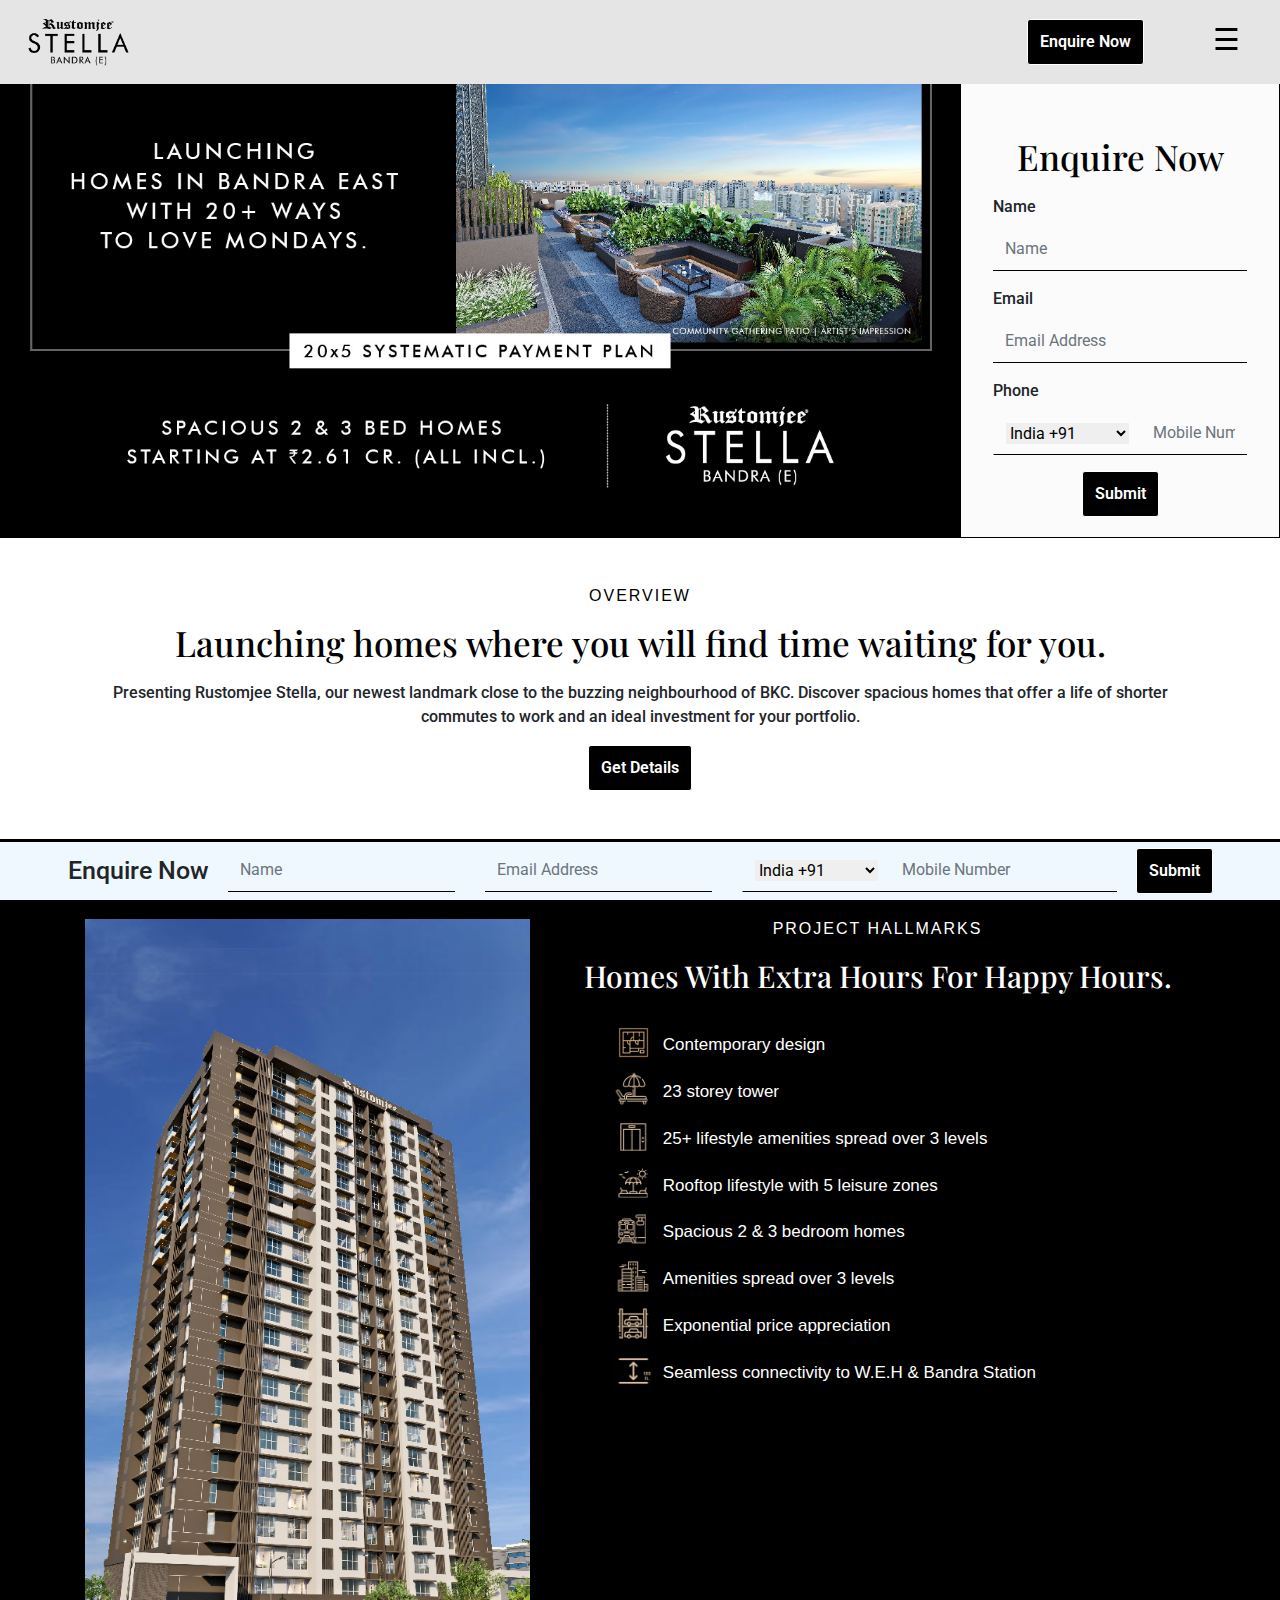
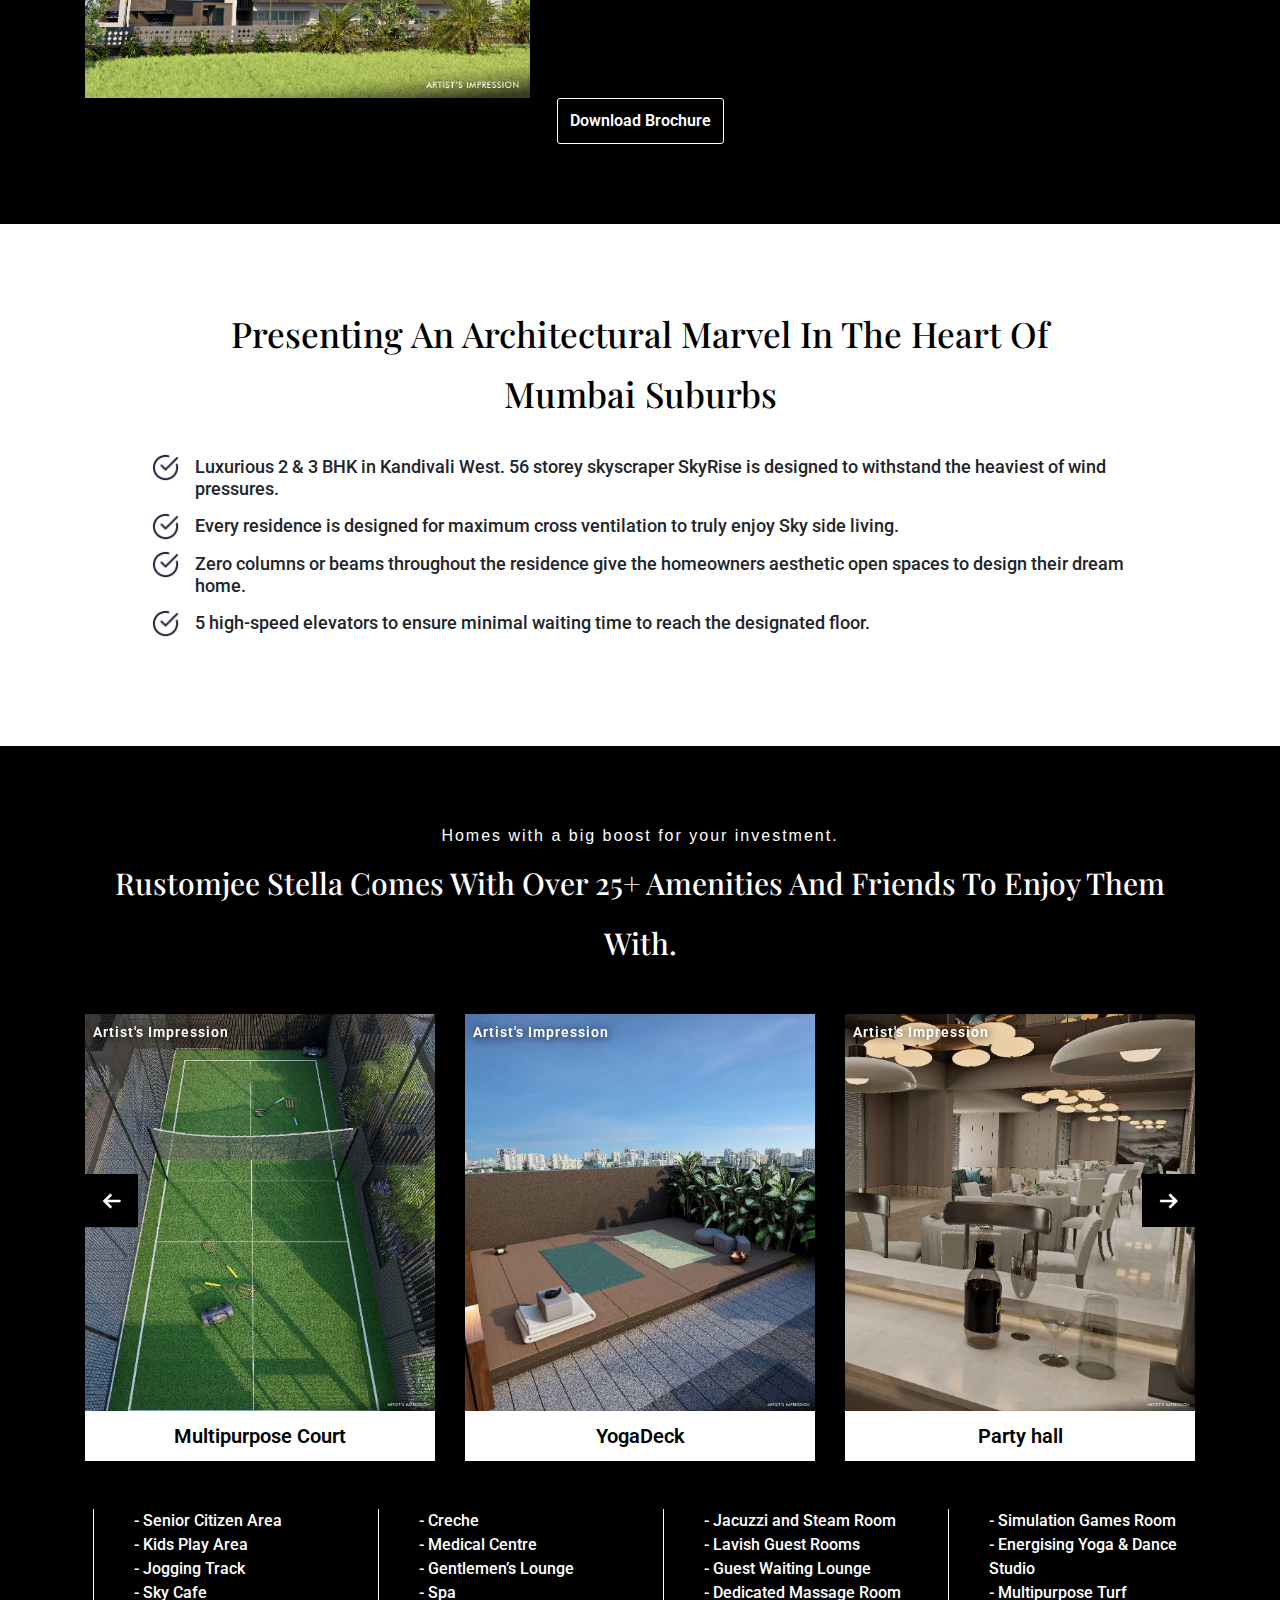
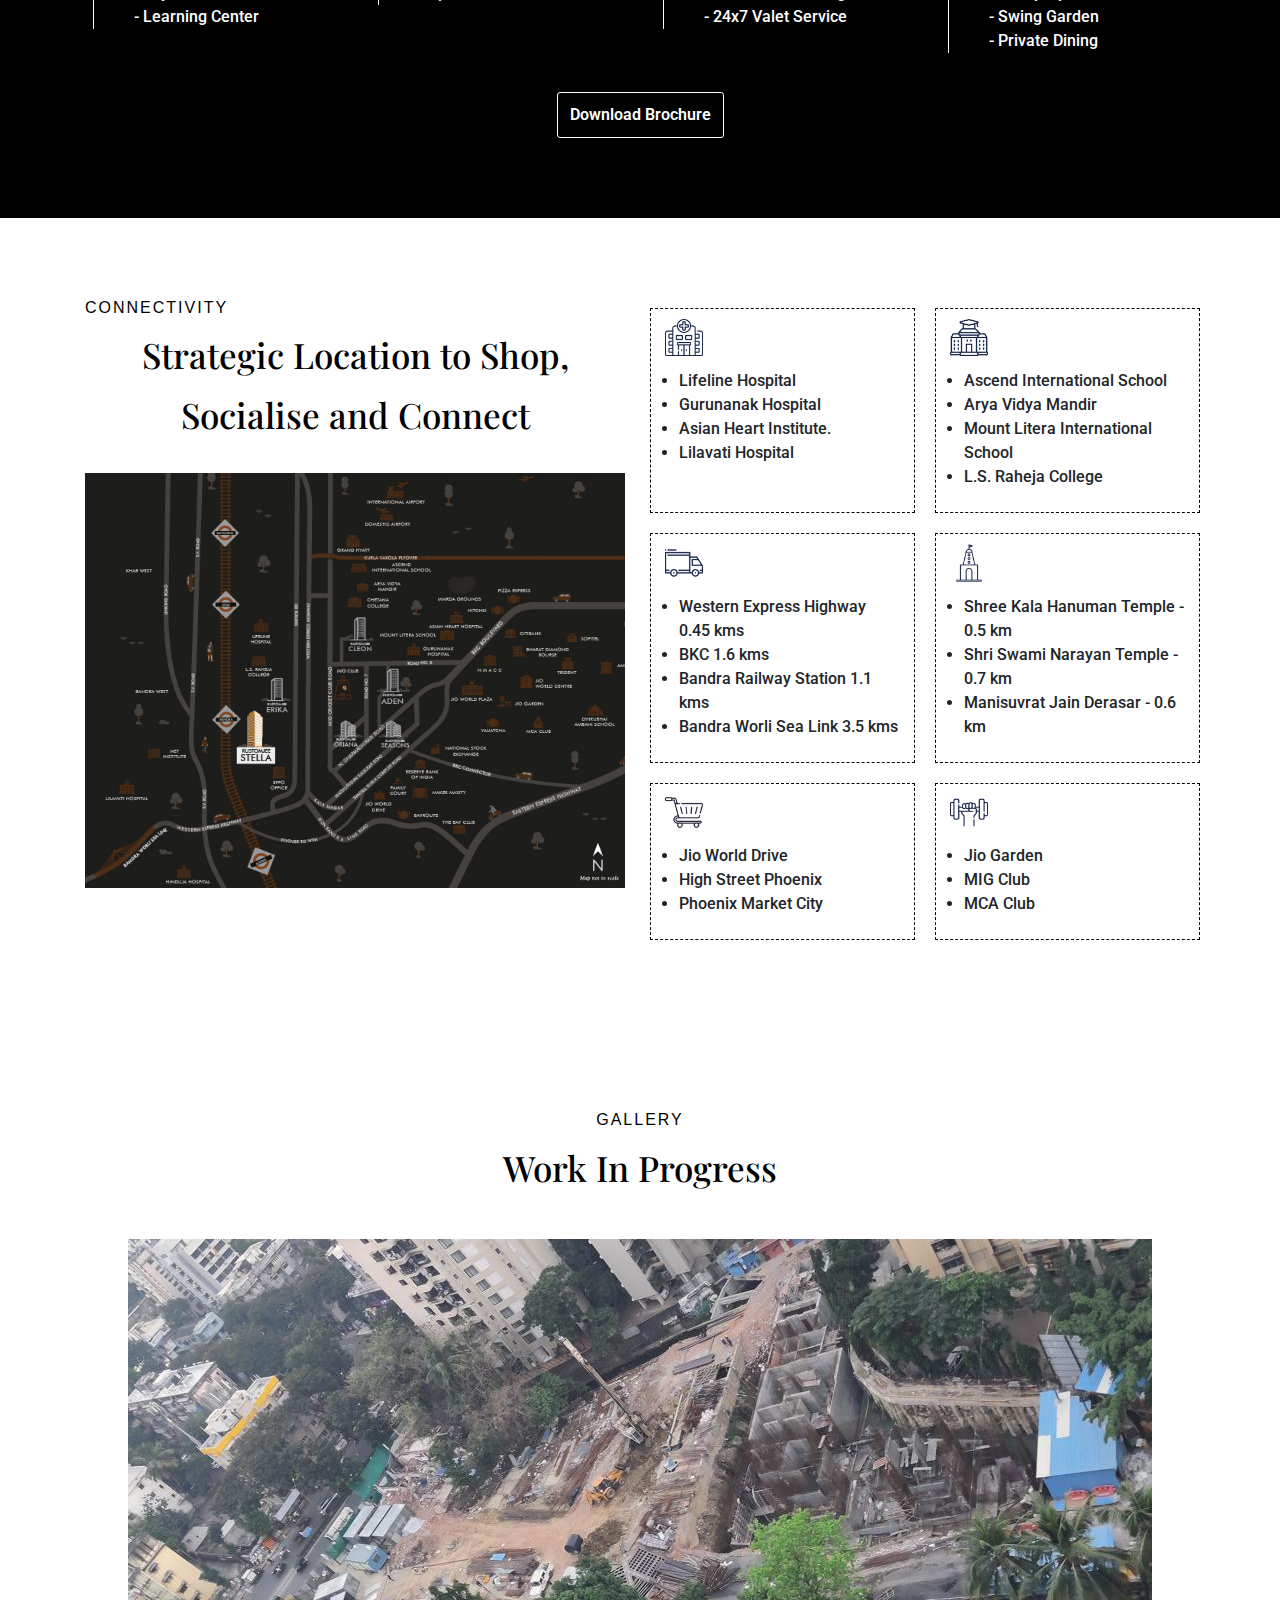
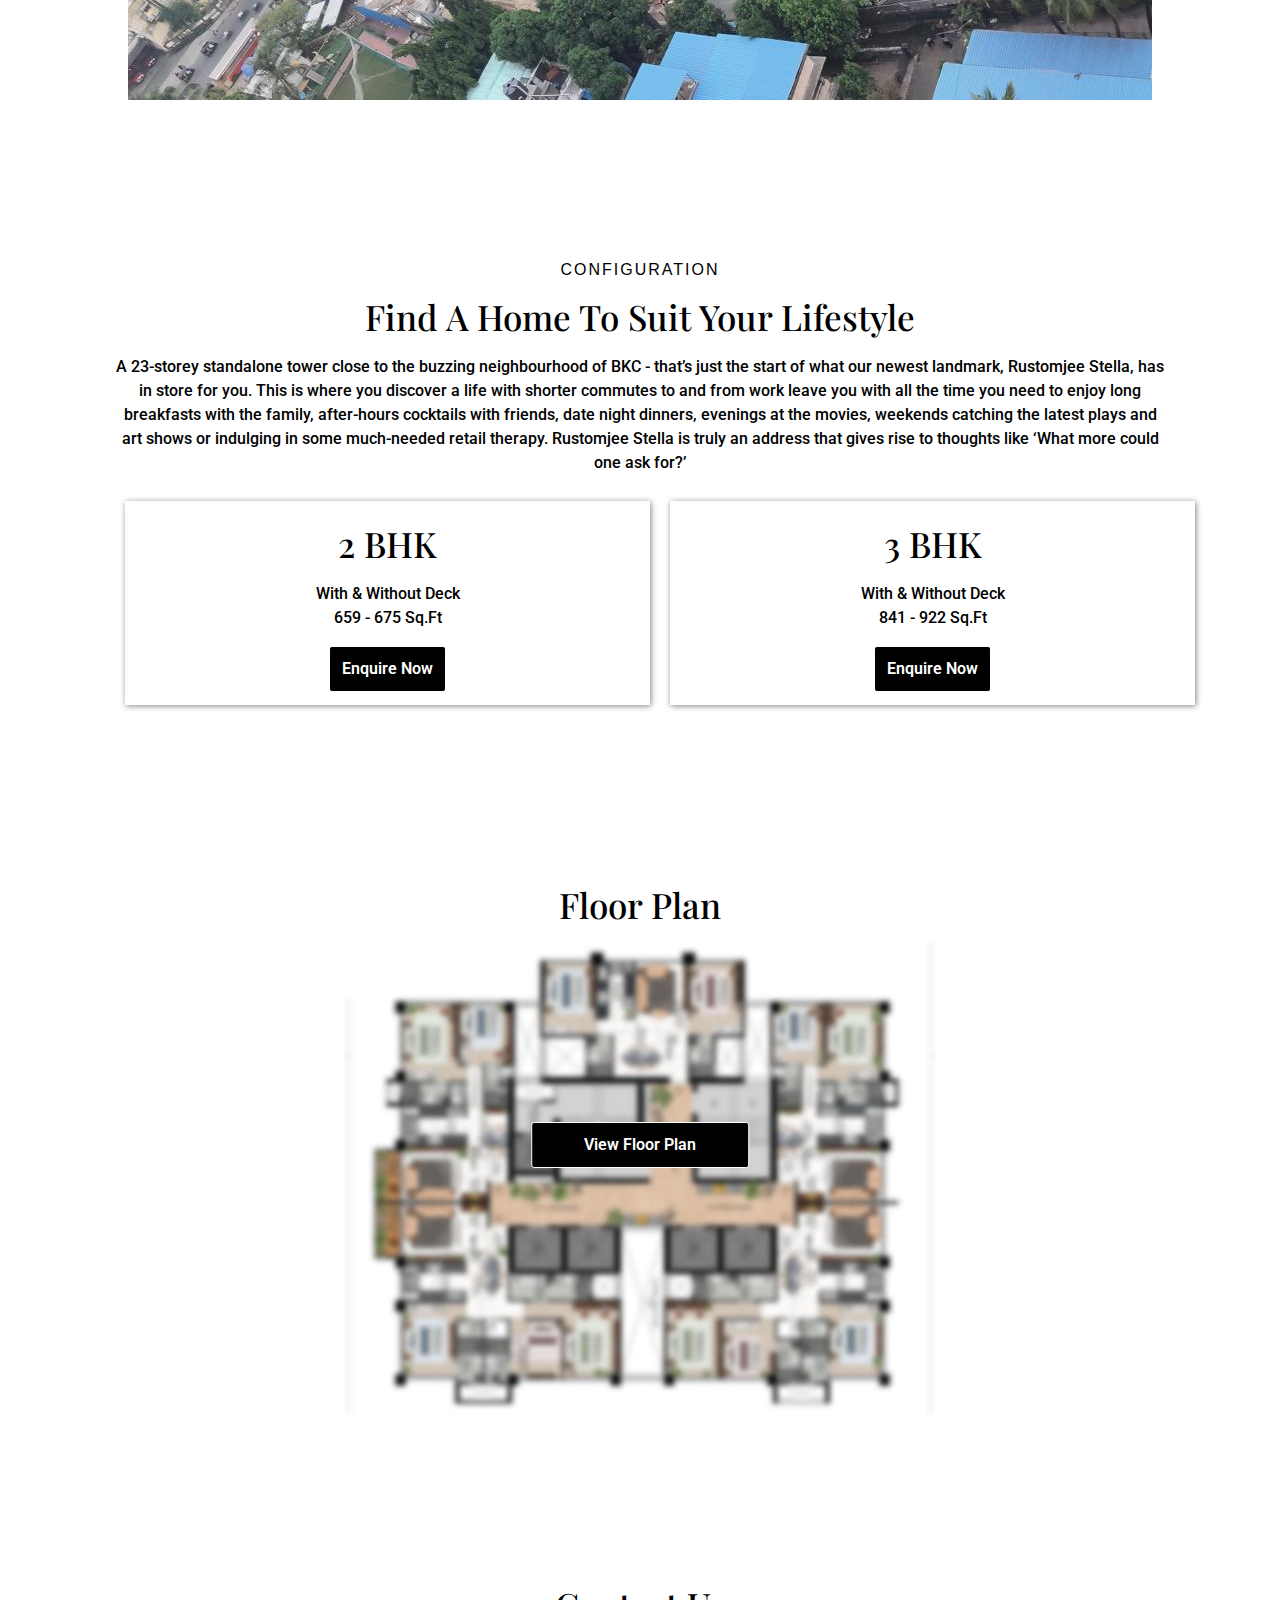
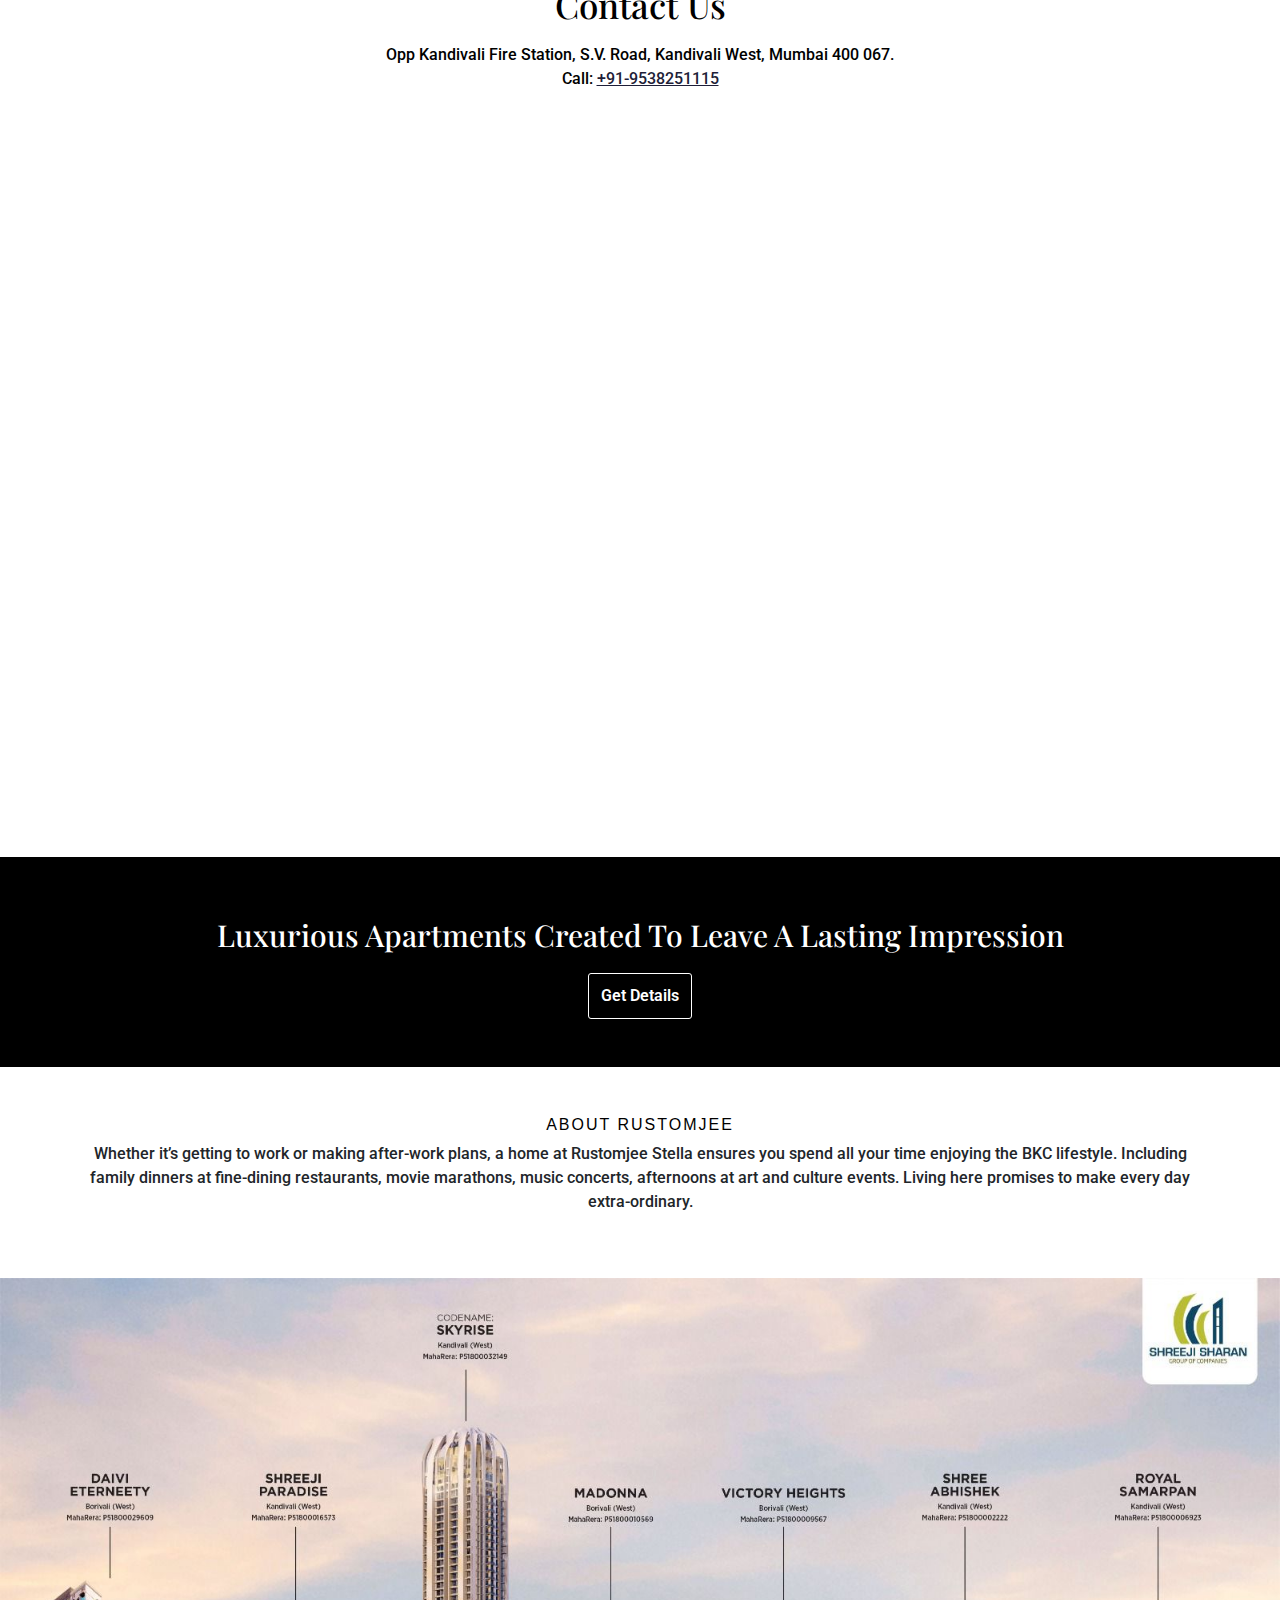
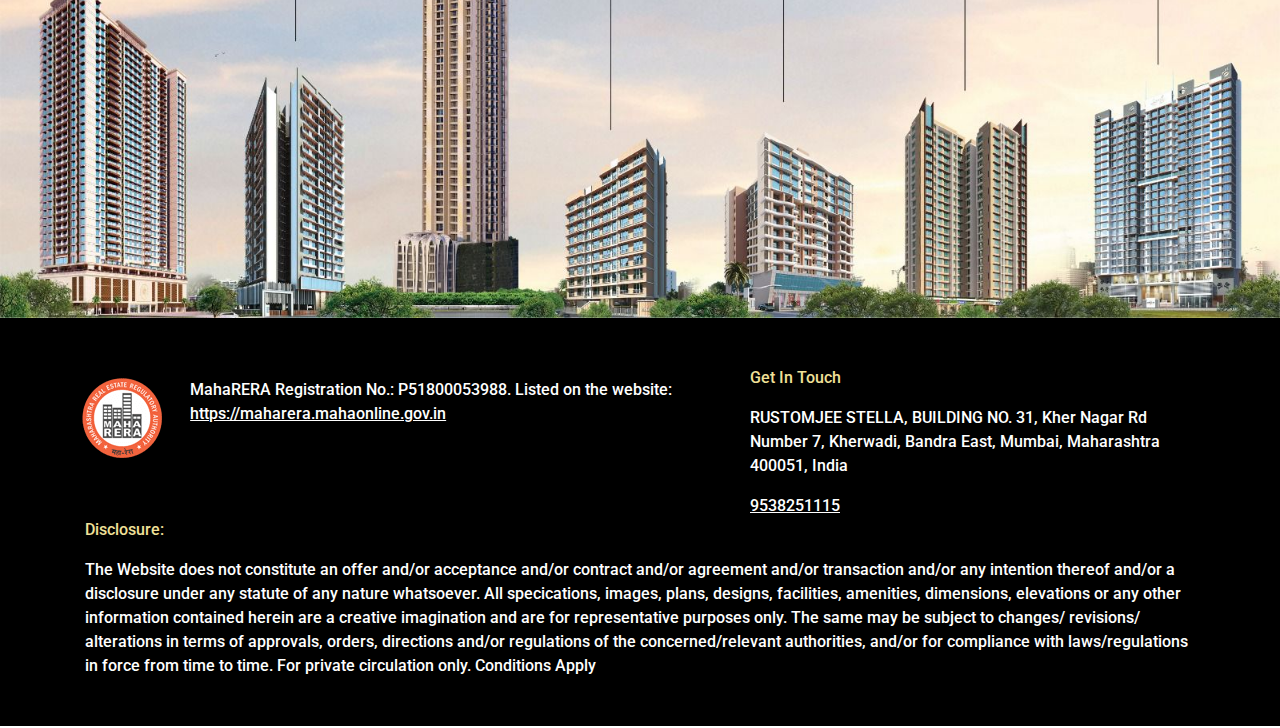
==== index.html @ 1943ddf2 "upd 1-29/1/23" ====
<!DOCTYPE html>
<html lang="en">
  <head>
    <meta charset="UTF-8" />
    <meta name="viewport" content="width=device-width, initial-scale=1" />
    <link
      rel="icon"
      type="image/png"
      href="./assets/images/codename-skyrise-favicon.png"
    />
    <link href="./assets/css/bootstrap.min.css" rel="stylesheet" />
    <link href="./assets/css/style.css" rel="stylesheet" />
    <link
      rel="stylesheet"
      href="https://cdn.jsdelivr.net/npm/bootstrap-icons@1.3.0/font/bootstrap-icons.css"
    />
    <link
      href="https://fonts.googleapis.com/css2?family=Playfair+Display:wght@600&display=swap"
      rel="stylesheet"
    />
    <link
      href="https://fonts.googleapis.com/css2?family=Roboto:wght@300&display=swap"
      rel="stylesheet"
    />
    <!-- End of CSS Section -->

    <link rel="canonical" href="https://shreejiskyrise.in/" />

    <!-- Google Tag Manager -->
    <script>
      (function (w, d, s, l, i) {
        w[l] = w[l] || [];
        w[l].push({ "gtm.start": new Date().getTime(), event: "gtm.js" });
        var f = d.getElementsByTagName(s)[0],
          j = d.createElement(s),
          dl = l != "dataLayer" ? "&l=" + l : "";
        j.async = true;
        j.src = "https://www.googletagmanager.com/gtm.js?id=" + i + dl;
        f.parentNode.insertBefore(j, f);
      })(window, document, "script", "dataLayer", "GTM-MJXNVMF");
    </script>
    <!-- End Google Tag Manager -->

    <title>Rustomjee Stella</title>
    <meta
      name="description"
      content="Live an extravagant life through a unique fusion of luxury and convenience with an awe-inspiring view, and experience 30+ world-class amenities at Shreeji Skyrise, Kandivali's finest skyscraper"
    />
    <link rel="canonical" href="/" />
  </head>
  <body>
    <!-- Google Tag Manager (noscript) -->
    <noscript
      ><iframe
        src="https://www.googletagmanager.com/ns.html?id=GTM-MJXNVMF"
        height="0"
        width="0"
        style="display: none; visibility: hidden"
      ></iframe
    ></noscript>
    <!-- End Google Tag Manager (noscript) -->

    <section class="skyrise-hero" id="about-skyrise">
      <!-- Header Section -->
      <nav
        class="navbar navbar-expand-lg navbar-light fixed-top"
        style="background: rgb(229, 229, 229)"
      >
        <a class="navbar-brand" href="/">
          <img
            src="assets\imagess\Logo (1).png"
            alt="skyrise-logo"
            class="logo-site"
            style="display: block"
          />
        </a>
        <span class="hambrger" onclick="openNav()">☰</span>

        <button
          type="button"
          class="btn btn-primary text-center skyrise-btn sky-nav-cta ss-n d-none d-lg-block"
          data-toggle="modal"
          data-target="#exampleModalCenter"
        >
          Enquire Now
        </button>

        <div id="mySidenav" class="sidenav">
          <a href="javascript:void(0)" class="closebtn" onclick="closeNav()"
            >×</a
          >

          <li class="nav-item">
            <a class="nav-link" onclick="closeNav()" href="#overview"
              >Overview</a
            >
          </li>
          <li class="nav-item">
            <a class="nav-link" onclick="closeNav()" href="#hallmarks"
              >Hallmarks</a
            >
          </li>
          <li class="nav-item">
            <a class="nav-link" onclick="closeNav()" href="#amenities"
              >Amenities</a
            >
          </li>
          <li class="nav-item">
            <a class="nav-link" onclick="closeNav()" href="#connectivity"
              >Connectivity</a
            >
          </li>
          <li class="nav-item">
            <a class="nav-link" onclick="closeNav()" href="#gallery">Gallery</a>
          </li>
          <li class="nav-item">
            <a class="nav-link" onclick="closeNav()" href="#configuration"
              >Configuration</a
            >
          </li>
          <li class="nav-item">
            <a class="nav-link" onclick="closeNav()" href="#floor-plan"
              >Floor Plan</a
            >
          </li>
          <li class="nav-item">
            <a class="nav-link" onclick="closeNav()" href="#enquire"
              >Enquire Now</a
            >
          </li>
        </div>
      </nav>

      <!-- End of Header Section -->
      <div class="container-fluid skyrise-container">
        <div class="row skyrise-hero-row">
          <div class="col-lg-9 skyrise-banner-slider">
            <div
              id="carouselExampleIndicatorsbb"
              class="carousel slide"
              data-ride="carousel"
            >
              <div class="carousel-inner">
                <div>
                  <img
                    class="d-none d-lg-block w-100"
                    src="assets\imagess\Stella NRI Landing Page 19 jan_1366x768.jpg"
                    alt="skyrise-website-banner"
                  />

                  <img
                    class="d-block d-lg-none w-100"
                    src="assets\imagess\Stella NRI Landing Page 19 jan_561×1000.jpg"
                    alt="skyrise-website-banner"
                  />
                </div>
              </div>
            </div>
            <!-- <div class="main-header">
              <h2 class="skyrise-big-header">
                Let The Sky Become Your New Neighbour At Kandivali’s Finest
                Landmark
              </h2>
              <h1 class="skyrise-small-subheader">
                2 &amp; 3 BHK flats in Kandivali West with deck starting at ₹
                2.05 Cr* onwards
              </h1>
            </div> -->
          </div>

          <div
            class="col-lg-3 col-sm-12 col-md-12 d-block d-lg-block d-md-block skyrise-banner-form frmbox"
          >
            <div class="form-container">
              <h2 class="skyrise-big-header-blue">Enquire Now</h2>
              <form id="headerform" action="javascript:void(0);" method="POST">
                <div class="form-group">
                  <label for="namelabel" class="formlabel"> Name </label>
                  <input
                    type="text"
                    class="form-control custfield"
                    name="name"
                    placeholder="Name"
                    id="nameinputf1"
                  />
                </div>
                <div class="form-group">
                  <label for="emaillabel" class="formlabel"> Email </label>
                  <input
                    type="email"
                    class="form-control custfield LoNotSensitive"
                    name="email"
                    placeholder="Email Address"
                    id="emailinputf1"
                    pattern="[a-z0-9._%+-]+@[a-z0-9.-]+\.[a-z]{2,63}$"
                  />
                </div>
                <div class="form-group">
                  <label for="phonelabel" class="formlabel"> Phone </label>
                  <div class="input-group">
                    <div class="input-group-prepend">
                      <span class="input-group-text custigp code-num">
                        <select name="country">
                          <option value="India +91" selected>India +91</option>
                          <option value="US +1">US +1</option>
                          <option value="UK +44">UK +44</option>
                          <option value="Canada +1">Canada +1</option>
                          <option value="Singapore +65">Singapore +65</option>
                          <option value="Dubai +971">Dubai +971</option>
                        </select>
                      </span>
                    </div>
                    <input
                      type="tel"
                      placeholder="Mobile Number"
                      class="form-control custfield custfieldphone LoNotSensitive"
                      name="phone"
                      id="phoneinputf1"
                      pattern="[6-9]{1}[0-9]{9}"
                      onkeypress="if(this.value.length==10) return false;"
                      required
                    />
                  </div>
                </div>
                <div>
                  <input type="hidden" class="querystring" name="qs" />
                  <input type="hidden" name="formid" value="HeaderForm" />
                </div>
                <div class="form-group frmsubmit">
                  <div class="text-center">
                    <button
                      type="submit"
                      id="submitf1"
                      class="skyrise-btn ss-n"
                    >
                      Submit
                    </button>
                  </div>
                </div>
              </form>
            </div>
          </div>
        </div>
      </div>
    </section>

    <section class="skyrise-about-ss" id="overview">
      <div class="container text-center">
        <div class="row">
          <div class="col-12">
            <h4 class="skyrise-small-subheader-blue">OVERVIEW</h4>
            <h2 class="skyrise-big-header-blue">
              Launching homes where you will find time waiting for you.
            </h2>
            <p>
              Presenting Rustomjee Stella, our newest landmark close to the
              buzzing neighbourhood of BKC. Discover spacious homes that offer a
              life of shorter commutes to work and an ideal investment for your
              portfolio.
            </p>
            <button
              type="button"
              class="btn btn-primary text-center skyrise-btn ss-n"
              data-toggle="modal"
              data-target="#exampleModalCenter"
            >
              Get Details
            </button>
          </div>
        </div>
      </div>
    </section>

    <section class="skyrise-project-hallmarks" id="hallmarks">
      <div class="container">
        <div class="row d-flex d-lg-flex">
          <div class="col-lg-5 col-md-12 col-sm-12 phallmarks-2">
            <img
              src="assets\imagess\571×1000 px elevation-01.jpg"
              alt=""
              class="hallmarks-elevation"
            />
          </div>

          <div class="col-lg-7 col-md-12 col-sm-12 phallmarks-2 text-center">
            <h4 class="skyrise-small-subheader">PROJECT HALLMARKS</h4>
            <h2 class="skyrise-big-header">
              Homes with extra hours for happy hours.
            </h2>
            <ul class="list-unstyled">
              <li class="media my-4">
                <img
                  class="bullets"
                  src="./assets/images/floor-plan-icon.png"
                  class="mr-3"
                  alt="Luxurious 2 & 3 BHK"
                />
                <div class="media-body">
                  <h5 class="mt-4 mb-1">Contemporary design</h5>
                </div>
              </li>
              <li class="media my-4 text-center">
                <img
                  class="bullets"
                  src="./assets/images/2-Eco-deck-amenities-level-at-105 -ft-above-ground.png"
                  class="mr-3"
                  alt="2 Eco-deck amenities "
                />
                <div class="media-body">
                  <h5 class="mt-4 mb-1">23 storey tower</h5>
                </div>
              </li>
              <li class="media my-4">
                <img
                  class="bullets"
                  src="./assets/images/Innovative-and-futuristic-elevation.png"
                  class="mr-3"
                  alt="futuristic elevation"
                />
                <div class="media-body">
                  <h5 class="mt-4 mb-1">
                    25+ lifestyle amenities spread over 3 levels
                  </h5>
                </div>
              </li>
              <li class="media my-4">
                <img
                  class="bullets"
                  src="./assets/images/Sky-Deck-amenities-at 617-ft-above-ground.png"
                  class="mr-3"
                  alt="Sky-Deck-amenities-at 617-ft-above-ground"
                />
                <div class="media-body">
                  <h5 class="mt-4 mb-1">
                    Rooftop lifestyle with 5 leisure zones
                  </h5>
                </div>
              </li>
              <li class="media my-4">
                <img
                  class="bullets"
                  src="./assets/images/Close-to-Kandivali-railway-station.png"
                  class="mr-3"
                  alt="Close-to-Kandivali-railway-station"
                />
                <div class="media-body">
                  <h5 class="mt-4 mb-1">Spacious 2 & 3 bedroom homes</h5>
                </div>
              </li>

              <li class="media my-4">
                <img
                  class="bullets"
                  src="./assets/images/Magnificent-58-Storey-skyscraper.png"
                  class="mr-3"
                  alt="Magnificent-58-Storey-skyscraper"
                />
                <br />
                <div class="media-body">
                  <h5 class="mt-4 mb-1">Amenities spread over 3 levels</h5>
                </div>
              </li>

              <li class="media my-4">
                <img
                  class="bullets"
                  src="./assets/images/10-levels-of-ramp-car-parking.png"
                  class="mr-3"
                  alt="ramp-car-parking"
                />
                <div class="media-body">
                  <h5 class="mt-4 mb-1">Exponential price appreciation</h5>
                </div>
              </li>

              <li class="media my-4">
                <img
                  class="bullets"
                  src="./assets/images/1st-habitable-floor-at-about-130-ft-above-ground.png"
                  class="mr-3"
                  alt="1st habitable floor "
                />
                <div class="media-body">
                  <h5 class="mt-4 mb-1">
                    Seamless connectivity to W.E.H & Bandra Station
                  </h5>
                </div>
              </li>

              <!-- <li class="media my-4">
                <img
                  class="bullets"
                  src="./assets/images/Awe-inspiring-national-park-and-sea-views.png"
                  class="mr-3"
                  alt=" national park and sea views"
                />
                <div class="media-body">
                  <h5 class="mt-4 mb-1">
                    Awe-inspiring national park and sea views
                  </h5>
                </div>
              </li> -->
            </ul>
          </div>
          <div class="col-12 text-center">
            <button
              type="button"
              class="btn btn-primary text-center skyrise-btn ss-n"
              data-toggle="modal"
              data-target="#exampleModalCenter"
            >
              Download Brochure
            </button>
          </div>
        </div>
      </div>
    </section>

    <section class="skyrise-pointofview" id="pointofview">
      <div class="container">
        <div class="row">
          <div class="col-12 text-center">
            <h2 class="skyrise-big-header-blue">
              Presenting An Architectural Marvel In The Heart Of <br />Mumbai
              Suburbs
            </h2>
          </div>
          <ul class="list-unstyled-pov">
            <li class="media my-4">
              <img
                class="bullets-pov"
                src="./assets/images/check.png"
                class="mr-3"
                alt="Architectural Marvel"
              />
              <div class="media-body">
                <h5 class="text-pov">
                  Luxurious 2 & 3 BHK in Kandivali West. 56 storey skyscraper
                  SkyRise is designed to withstand the heaviest of wind
                  pressures.
                </h5>
              </div>
            </li>
            <li class="media my-4">
              <img
                class="bullets-pov"
                src="./assets/images/check.png"
                class="mr-3"
                alt="Architectural Marvel"
              />
              <div class="media-body">
                <h5 class="text-pov">
                  Every residence is designed for maximum cross ventilation to
                  truly enjoy Sky side living.
                </h5>
              </div>
            </li>
            <li class="media my-4">
              <img
                class="bullets-pov"
                src="./assets/images/check.png"
                class="mr-3"
                alt="Architectural Marvel"
              />
              <div class="media-body">
                <h5 class="text-pov">
                  Zero columns or beams throughout the residence give the
                  homeowners aesthetic open spaces to design their dream home.
                </h5>
              </div>
            </li>
            <li class="media my-4">
              <img
                class="bullets-pov"
                src="./assets/images/check.png"
                class="mr-3"
                alt="Architectural Marvel"
              />
              <div class="media-body">
                <h5 class="text-pov">
                  5 high-speed elevators to ensure minimal waiting time to reach
                  the designated floor.
                </h5>
              </div>
            </li>
          </ul>
        </div>
      </div>
    </section>

    <section class="skyrise-amenities" id="amenities">
      <div class="container text-center">
        <div class="row">
          <div class="col-12">
            <h4 class="skyrise-small-subheader">
              Homes with a big boost for your investment.
            </h4>
            <h2 class="skyrise-big-header">
              Rustomjee Stella comes with over 25+ amenities and friends to
              enjoy them with.
            </h2>
            <!--  <p class="skyrise-paragraph-text">An epitome of luxury and class invites you to live your every desire. Be it fitness, relaxation, passion or socialising avenues, here you have an assortment for your every aspiration.</p> -->
          </div>
        </div>

        <div class="carousel-inner d-block d-lg-none d-md-block">
          <div
            id="carouselExampleControlsm"
            class="carousel slide"
            data-ride="carousel"
          >
            <div class="carousel-inner">
              <div class="carousel-item active">
                <div class="relativetextbox">
                  <div class="absolutetexttop">Artist's Impression</div>
                </div>
                <img
                  class="galleryimg"
                  src="assets\imagess\989x1120 stella amenities_Community gathering.jpg"
                  alt="skyrise-website-gallery-carousel"
                />
                <div class="caption">Community gathering</div>
              </div>
              <div class="carousel-item">
                <div class="relativetextbox">
                  <div class="absolutetexttop">Artist's Impression</div>
                </div>
                <img
                  class="galleryimg"
                  src="assets\imagess\989x1120 stella amenities_Children_s play.jpg"
                  alt="skyrise-website-gallery-carousel"
                />
                <div class="caption">Children's play</div>
              </div>
              <div class="carousel-item">
                <div class="relativetextbox">
                  <div class="absolutetexttop">Artist's Impression</div>
                </div>
                <img
                  class="galleryimg"
                  src="assets\imagess\989x1120 stella amenities_Fitness center.jpg"
                  alt="skyrise-website-gallery-carousel"
                />
                <div class="caption">Fitness center</div>
              </div>
              <div class="carousel-item">
                <div class="relativetextbox">
                  <div class="absolutetexttop">Artist's Impression</div>
                </div>
                <img
                  class="galleryimg"
                  src="assets\imagess\989x1120 stella amenities_GameZone.jpg"
                  alt="skyrise-website-gallery-carousel"
                />
                <div class="caption">GameZone</div>
              </div>
              <div class="carousel-item">
                <div class="relativetextbox">
                  <div class="absolutetexttop">Artist's Impression</div>
                </div>
                <img
                  class="galleryimg"
                  src="assets\imagess\989x1120 stella amenities_Hammock.jpg"
                  alt="skyrise-website-gallery-carousel"
                />
                <div class="caption">Hammock</div>
              </div>

              <div class="carousel-item">
                <div class="relativetextbox">
                  <div class="absolutetexttop">Artist's Impression</div>
                </div>
                <img
                  class="galleryimg"
                  src="assets\imagess\989x1120 stella amenities_Mirror Screen.jpg"
                  alt="skyrise-website-gallery-carousel"
                />
                <div class="caption">Mirror Screen</div>
              </div>
              <div class="carousel-item">
                <div class="relativetextbox">
                  <div class="absolutetexttop">Artist's Impression</div>
                </div>
                <img
                  class="galleryimg"
                  src="assets\imagess\989x1120 stella amenities_Multipurpose Court.jpg"
                  alt="skyrise-website-gallery-carousel"
                />
                <div class="caption">Multipurpose Court</div>
              </div>
              <div class="carousel-item">
                <div class="relativetextbox">
                  <div class="absolutetexttop">Artist's Impression</div>
                </div>
                <img
                  class="galleryimg"
                  src="assets\imagess\989x1120 stella amenities_YogaDeck.jpg"
                  alt="skyrise-website-gallery-carousel"
                />
                <div class="caption">YogaDeck</div>
              </div>

              <div class="carousel-item">
                <div class="relativetextbox">
                  <div class="absolutetexttop">Artist's Impression</div>
                </div>
                <img
                  class="galleryimg"
                  src="assets\imagess\989x1120 stella amenities_Party hall.jpg"
                  alt="skyrise-website-gallery-carousel"
                />
                <div class="caption">Party hall</div>
              </div>
            </div>

            <a
              class="carousel-control-prev"
              href="#carouselExampleControlsm"
              role="button"
              data-slide="prev"
            >
              <span
                class="carousel-control-prev-icon"
                aria-hidden="true"
              ></span>
              <span class="sr-only">Previous</span>
            </a>
            <a
              class="carousel-control-next"
              href="#carouselExampleControlsm"
              role="button"
              data-slide="next"
            >
              <span
                class="carousel-control-next-icon"
                aria-hidden="true"
              ></span>
              <span class="sr-only">Next</span>
            </a>
          </div>
        </div>

        <div class="row com-row-amen">
          <div
            class="col-lg-12 col-md-12 col-sm-12 amenities-2 d-none d-lg-block d-md-none"
          >
            <div
              id="carouselExampleControlsd"
              class="carousel slide"
              data-ride="carousel"
            >
              <div class="carousel-inner">
                <div class="carousel-item">
                  <div class="row">
                    <div class="col-lg-4 text-center">
                      <div class="relativetextbox">
                        <div class="absolutetexttop">Artist's Impression</div>
                      </div>
                      <img
                        class="galleryimg"
                        src="assets\imagess\989x1120 stella amenities_Community gathering.jpg"
                        alt="skyrise-website-gallery-carousel"
                      />
                      <div class="caption">Community gathering</div>
                    </div>

                    <div class="col-lg-4">
                      <div class="relativetextbox">
                        <div class="absolutetexttop">Artist's Impression</div>
                      </div>
                      <img
                        class="galleryimg"
                        src="assets\imagess\989x1120 stella amenities_Children_s play.jpg"
                        alt="skyrise-website-gallery-carousel"
                      />
                      <div class="caption">Children's play</div>
                    </div>

                    <div class="col-lg-4">
                      <div class="relativetextbox">
                        <div class="absolutetexttop">Artist's Impression</div>
                      </div>
                      <img
                        class="galleryimg"
                        src="assets\imagess\989x1120 stella amenities_Fitness center.jpg"
                        alt="skyrise-website-gallery-carousel"
                      />
                      <div class="caption">Fitness center</div>
                    </div>
                  </div>
                </div>

                <div class="carousel-item">
                  <div class="row">
                    <div class="col-lg-4 text-center">
                      <div class="relativetextbox">
                        <div class="absolutetexttop">Artist's Impression</div>
                      </div>
                      <img
                        class="galleryimg"
                        src="assets\imagess\989x1120 stella amenities_GameZone.jpg"
                        alt="skyrise-website-gallery-carousel"
                      />
                      <div class="caption">GameZone</div>
                    </div>

                    <div class="col-lg-4">
                      <div class="relativetextbox">
                        <div class="absolutetexttop">Artist's Impression</div>
                      </div>
                      <img
                        class="galleryimg"
                        src="assets\imagess\989x1120 stella amenities_Hammock.jpg"
                        alt="Multipurpose Hall"
                      />
                      <div class="caption">Hammock</div>
                    </div>

                    <div class="col-lg-4">
                      <div class="relativetextbox">
                        <div class="absolutetexttop">Artist's Impression</div>
                      </div>
                      <img
                        class="galleryimg"
                        src="assets\imagess\989x1120 stella amenities_Mirror Screen.jpg"
                        alt="Fully Equipped Fitness Center"
                      />
                      <div class="caption">Mirror Screen</div>
                    </div>
                  </div>
                </div>

                <div class="carousel-item active">
                  <div class="row">
                    <div class="col-lg-4 text-center">
                      <div class="relativetextbox">
                        <div class="absolutetexttop">Artist's Impression</div>
                      </div>
                      <img
                        class="galleryimg"
                        src="assets\imagess\989x1120 stella amenities_Multipurpose Court.jpg"
                        alt="skyrise-website-gallery-carousel"
                      />
                      <div class="caption">Multipurpose Court</div>
                    </div>

                    <div class="col-lg-4">
                      <div class="relativetextbox">
                        <div class="absolutetexttop">Artist's Impression</div>
                      </div>
                      <img
                        class="galleryimg"
                        src="assets\imagess\989x1120 stella amenities_YogaDeck.jpg"
                        alt="skyrise-website-gallery-carousel"
                      />
                      <div class="caption">YogaDeck</div>
                    </div>

                    <div class="col-lg-4">
                      <div class="relativetextbox">
                        <div class="absolutetexttop">Artist's Impression</div>
                      </div>
                      <img
                        class="galleryimg"
                        src="assets\imagess\989x1120 stella amenities_Party hall.jpg"
                        alt="skyrise-website-gallery-carousel"
                      />
                      <div class="caption">Party hall</div>
                    </div>
                  </div>
                </div>

                <a
                  class="carousel-control-prev"
                  href="#carouselExampleControlsd"
                  role="button"
                  data-slide="prev"
                >
                  <span
                    class="carousel-control-prev-icon"
                    aria-hidden="true"
                  ></span>
                  <span class="sr-only">Previous</span>
                </a>
                <a
                  class="carousel-control-next"
                  href="#carouselExampleControlsd"
                  role="button"
                  data-slide="next"
                >
                  <span
                    class="carousel-control-next-icon"
                    aria-hidden="true"
                  ></span>
                  <span class="sr-only">Next</span>
                </a>
              </div>
            </div>
          </div>

          <div class="col-lg-12 col-md-12 col-sm-12 amenities-1">
            <div class="row">
              <div class="col skyrise-con-amen-blocks">
                <ul class="nearest-amenities">
                  <li class="media">- Senior Citizen Area</li>
                  <li class="media">- Kids Play Area</li>
                  <li class="media">- Jogging Track</li>
                  <li class="media">- Sky Cafe</li>
                  <li class="media">- Learning Center</li>
                </ul>
              </div>
              <div class="col skyrise-con-amen-blocks">
                <ul class="nearest-amenities">
                  <li class="media">- Creche</li>
                  <li class="media">- Medical Centre</li>
                  <li class="media">- Gentlemen’s Lounge</li>
                  <li class="media">- Spa</li>
                </ul>
              </div>

              <div class="col skyrise-con-amen-blocks">
                <ul class="nearest-amenities">
                  <li class="media">- Jacuzzi and Steam Room</li>
                  <li class="media">- Lavish Guest Rooms</li>
                  <li class="media">- Guest Waiting Lounge</li>
                  <li class="media">- Dedicated Massage Room</li>
                  <li class="media">- 24x7 Valet Service</li>
                </ul>
              </div>

              <div class="col skyrise-con-amen-blocks">
                <ul class="nearest-amenities">
                  <li class="media">- Simulation Games Room</li>
                  <li class="media">- Energising Yoga &amp; Dance Studio</li>
                  <li class="media">- Multipurpose Turf</li>
                  <li class="media">- Swing Garden</li>
                  <li class="media">- Private Dining</li>
                </ul>
              </div>
            </div>
          </div>
        </div>
      </div>
      <div class="col-12 text-center">
        <button
          type="button"
          class="btn btn-primary text-center skyrise-btn ss-n"
          data-toggle="modal"
          data-target="#exampleModalCenter"
        >
          Download Brochure
        </button>
      </div>
    </section>

    <section class="skyrise-connectivity" id="connectivity">
      <div class="container">
        <div class="row">
          <div class="col-lg-6 col-md-12 col-sm-12 Connectivity-1">
            <h4 class="skyrise-small-subheader-blue">CONNECTIVITY</h4>
            <h2 class="skyrise-big-header-blue">
              Strategic Location to Shop, Socialise and Connect
            </h2>
            <img
              class="location-plan"
              src="assets\imagess\707×543 stella map-01.jpg"
              alt="skyrise-website-connectivity-location"
            />
          </div>
          <div class="col-lg-6 col-md-12 col-sm-1 Connectivity-2">
            <div class="row">
              <div class="col skyrise-con-blocks">
                <img
                  class="skyrise-icons-con text-center"
                  src="assets/images/skyrise-website-connectivity-icon-hospital230822.png"
                  alt="skyrise-website-connectivity-icon-hospital"
                />
                <ul class="nearest-loc">
                  <li>Lifeline Hospital</li>
                  <li>Gurunanak Hospital</li>
                  <li>Asian Heart Institute.</li>
                  <li>Lilavati Hospital</li>
                </ul>
              </div>
              <div class="col skyrise-con-blocks">
                <img
                  class="skyrise-icons-con text-center"
                  src="assets/images/skyrise-website-connectivity-icon-school230822.png"
                  alt="skyrise-website-connectivity-icon-school"
                />
                <ul class="nearest-loc">
                  <li>Ascend International School</li>
                  <li>Arya Vidya Mandir</li>
                  <li>Mount Litera International School</li>
                  <li>L.S. Raheja College</li>
                </ul>
              </div>
            </div>

            <div class="row">
              <div class="col skyrise-con-blocks">
                <img
                  class="skyrise-icons-con text-center"
                  src="assets/images/skyrise-website-connectivity-icon-truck230822.png"
                  alt="skyrise-website-connectivity-icon-truck"
                />
                <ul class="nearest-loc">
                  <li>Western Express Highway 0.45 kms</li>
                  <li>BKC 1.6 kms</li>
                  <li>Bandra Railway Station 1.1 kms</li>
                  <li>Bandra Worli Sea Link 3.5 kms</li>
                </ul>
              </div>
              <div class="col skyrise-con-blocks">
                <img
                  class="skyrise-icons-con text-center"
                  src="assets/images/skyrise-website-connectivity-icon-temple230822.png"
                  alt="skyrise-website-connectivity-icon-temple"
                />
                <ul class="nearest-loc">
                  <li>Shree Kala Hanuman Temple - 0.5 km</li>
                  <li>Shri Swami Narayan Temple - 0.7 km</li>
                  <li>Manisuvrat Jain Derasar - 0.6 km</li>
                </ul>
              </div>
            </div>

            <div class="row">
              <div class="col skyrise-con-blocks">
                <img
                  class="skyrise-icons-con text-center"
                  src="assets/images/skyrise-website-connectivity-icon-shopping-cart230822.png"
                  alt="skyrise-website-connectivity-icon-shopping-cart"
                />
                <ul class="nearest-loc">
                  <li>Jio World Drive</li>
                  <li>High Street Phoenix</li>
                  <li>Phoenix Market City</li>
                </ul>
              </div>
              <div class="col skyrise-con-blocks">
                <img
                  class="skyrise-icons-con text-center"
                  src="assets/images/skyrise-website-connectivity-icon-gym230822.png"
                  alt="skyrise-website-connectivity-icon-gym"
                />
                <ul class="nearest-loc">
                  <li>Jio Garden</li>
                  <li>MIG Club</li>
                  <li>MCA Club</li>
                </ul>
              </div>
            </div>
          </div>
        </div>
      </div>
    </section>

    <section class="skyrise-gallery-carousal text-center" id="gallery">
      <div class="container">
        <div class="row">
          <div class="col-12">
            <h4 class="skyrise-small-subheader-blue">GALLERY</h4>
            <h2 class="skyrise-big-header-blue">Work In Progress</h2>
          </div>
        </div>
        <img
          src="assets/images/skyrise-work-in-progress.jpeg"
          class="img-fluid"
          alt=""
        />
      </div>
    </section>

    <section class="skyrise-conf" id="configuration">
      <div class="container">
        <div class="row">
          <div class="col-lg-12 col-md-12 col-sm-12">
            <div class="col configuration1">
              <div class="col-12 text-center">
                <h4 class="skyrise-small-subheader-blue">CONFIGURATION</h4>
                <h2 class="skyrise-big-header-blue">
                  Find A Home To Suit Your Lifestyle
                </h2>
                <p class="skyrise-paragraph-text-blue">
                  A 23-storey standalone tower close to the buzzing
                  neighbourhood of BKC - that’s just the start of what our
                  newest landmark, Rustomjee Stella, has in store for you. This
                  is where you discover a life with shorter commutes to and from
                  work leave you with all the time you need to enjoy long
                  breakfasts with the family, after-hours cocktails with
                  friends, date night dinners, evenings at the movies, weekends
                  catching the latest plays and art shows or indulging in some
                  much-needed retail therapy. Rustomjee Stella is truly an
                  address that gives rise to thoughts like ‘What more could one
                  ask for?’
                </p>
              </div>

              <div class="col-12 text-center d-lg-flex">
                <div class="col-lg-6 col-md-12 col-sm-12 skyrise-config-blocks">
                  <h2 class="skyrise-big-header-blue">2 BHK</h2>
                  <p class="skyrise-paragraph-text-blue">
                    With & Without Deck <br />659 - 675 Sq.Ft
                  </p>
                  <button
                    type="button"
                    class="btn btn-primary text-center skyrise-btn ss-n"
                    data-toggle="modal"
                    data-target="#exampleModalCenter"
                  >
                    Enquire Now
                  </button>
                </div>

                <div class="col-lg-6 col-md-12 col-sm-12 skyrise-config-blocks">
                  <h2 class="skyrise-big-header-blue">3 BHK</h2>
                  <p class="skyrise-paragraph-text-blue">
                    With & Without Deck <br />
                    841 - 922 Sq.Ft
                  </p>
                  <button
                    type="button"
                    class="btn btn-primary text-center skyrise-btn ss-n"
                    data-toggle="modal"
                    data-target="#exampleModalCenter"
                  >
                    Enquire Now
                  </button>
                </div>
              </div>
            </div>
          </div>
        </div>
      </div>
    </section>

    <section class="skyrise-floorplan" id="floor-plan">
      <div class="container-fluid">
        <div class="row">
          <div class="col-12 configuration2 text-center">
            <h2 class="skyrise-big-header-blue">Floor Plan</h2>
            <img
              src="./assets/images/Floor-plan copy.jpg"
              alt="Floor-plan copy"
              class="floorplan"
            />
            <button
              type="button"
              class="btn btn-primary text-center skyrise-btn floor-plan-cta ss-n"
              data-toggle="modal"
              data-target="#exampleModalCenter"
            >
              View Floor Plan
            </button>
          </div>
        </div>
      </div>
    </section>

    <section class="skyrise-contact" id="enquire">
      <div class="container-fluid">
        <div class="row">
          <div class="col-12 text-center">
            <h2 class="skyrise-big-header-blue">Contact Us</h2>
            <p class="skyrise-paragraph-address">
              Opp Kandivali Fire Station, S.V. Road, Kandivali West, Mumbai 400
              067. <br />Call:
              <span
                ><a href="tel:+91-9538251115" style="color: #1e1e38">
                  +91-9538251115
                </a></span
              >
            </p>

            <div class="responsive-map">
              <!--Google map-->
              <div
                id="map-container-google-1"
                class="z-depth-1-half map-container"
              >
                <iframe
                src="https://www.google.com/maps/embed?pb=!1m18!1m12!1m3!1d3771.1351086445534!2d72.8439195!3d19.0577964!2m3!1f0!2f0!3f0!3m2!1i1024!2i768!4f13.1!3m3!1m2!1s0x3be7c9e6a5e8c529%3A0xed1de53fac4bdb6e!2sVinay%20co%20op%20hsg!5e0!3m2!1sen!2sin!4v1705578314848!5m2!1sen!2sin"
                  width="600"
                  height="450"
                  style="border: 0"
                  allowfullscreen=""
                  loading="lazy"
                  responsive
                ></iframe>
              </div>
            </div>
          </div>
        </div>
      </div>
    </section>

    <section class="skyrise-cta">
      <div class="container text-center">
        <div class="row">
          <div class="col-12">
            <h2 class="skyrise-big-header">
              Luxurious Apartments Created To Leave A Lasting Impression
            </h2>
            <button
              type="button"
              class="btn btn-primary text-center skyrise-btn ss-n"
              data-toggle="modal"
              data-target="#exampleModalCenter"
            >
              Get Details
            </button>
          </div>
        </div>
      </div>
    </section>

    <section class="skyrise-about-ss">
      <div class="container text-center">
        <div class="row">
          <div class="col-12">
            <h4 class="skyrise-small-subheader-blue">ABOUT RUSTOMJEE</h4>
            <!-- <h2 class="skyrise-big-header-blue">
              Elevating Mumbai's Skyline With Our Iconic Landmark
            </h2> -->
            <p>
              Whether it’s getting to work or making after-work plans, a home at
              Rustomjee Stella ensures you spend all your time enjoying the BKC
              lifestyle. Including family dinners at fine-dining restaurants,
              movie marathons, music concerts, afternoons at art and culture
              events. Living here promises to make every day extra-ordinary. 
            </p>
          </div>
        </div>
      </div>
    </section>

    <!-- all modals -->
    <!-- Button trigger modal -->

    <!-- Modal -->
    <div
      class="modal fade"
      id="exampleModalCenter"
      tabindex="-1"
      role="dialog"
      aria-labelledby="exampleModalCenterTitle"
      aria-hidden="true"
    >
      <div class="modal-dialog modal-dialog-centered" role="document">
        <div class="modal-content frmbdr">
          <div class="modal-body frmbox">
            <button
              type="button"
              class="close"
              data-dismiss="modal"
              aria-label="Close"
            >
              <span aria-hidden="true">&times;</span>
            </button>
            <br />
            <br />
            <h5 class="modal-title text-center" id="exampleModalLongTitle">
              Enquire Now
            </h5>
            <form id="popupform" action="javascript:void(0);" method="POST">
              <div class="form-group">
                <label for="namelabel" class="formlabel"> Name </label>
                <input
                  type="text"
                  class="form-control custfield"
                  name="name"
                  pattern="[a-zA-Z\s]*$"
                  placeholder="Name"
                  id="nameinputf1"
                  required
                />
              </div>
              <div class="form-group">
                <label for="emaillabel" class="formlabel"> Email </label>
                <input
                  type="email"
                  class="form-control custfield LoNotSensitive"
                  name="email"
                  placeholder="Email Address"
                  id="emailinputf1"
                  pattern="[a-z0-9._%+-]+@[a-z0-9.-]+\.[a-z]{2,63}$"
                  required
                />
              </div>
              <div class="form-group">
                <label for="phonelabel" class="formlabel"> Phone </label>
                <div class="input-group">
                  <div class="input-group-prepend">
                    <span class="input-group-text custigp code-num">
                      <select name="country">
                        <option value="India +91" selected>India +91</option>
                        <option value="US +1">US +1</option>
                        <option value="UK +44">UK +44</option>
                        <option value="Canada +1">Canada +1</option>
                        <option value="Singapore +65">Singapore +65</option>
                        <option value="Dubai +971">Dubai +971</option>
                      </select>
                    </span>
                  </div>
                  <input
                    type="tel"
                    placeholder="Mobile Number"
                    class="form-control custfield custfieldphone LoNotSensitive"
                    name="phone"
                    id="phoneinputf1"
                    pattern="[6-9]{1}[0-9]{9}"
                    onkeypress="if(this.value.length==10) return false;"
                    required
                  />
                </div>
              </div>
              <div>
                <input type="hidden" class="querystring" name="qs" />
                <input type="hidden" name="formid" value="Popupform" />
              </div>
              <div class="form-group frmsubmit">
                <div class="text-center">
                  <button type="submit" id="submitf1" class="skyrise-btn ss-n">
                    Submit
                  </button>
                </div>
              </div>
            </form>
          </div>
        </div>
      </div>
    </div>

    <img
      src="./assets/images/ShreejiElevations.jpg"
      style="height: auto; width: 100%"
      alt="ShreejiElevations"
      srcset=""
    />

    <!-- Footer Section -->
    <footer class="bg-footer">
      <div class="container">
        <div class="row">
          <div class="col-lg-7">
            <div class="row p-2">
              <div class="col-lg-2 col-12 p-1">
                <img
                  src="./assets/images/maharera-logo.png"
                  alt="maharera"
                  title="maharera"
                />
              </div>
              <div class="col-lg-10 col-12 p-1">
                <p class="mb-0">
                  MahaRERA Registration No.: P51800053988. Listed on the website:
                  <span
                    ><br />
                    <a
                      class="footer-link"
                      target="_blank"
                      href="https://maharera.mahaonline.gov.in/"
                      >https://maharera.mahaonline.gov.in</a
                    >
                  </span>
                </p>
                <!-- <a class="footer-link" href="/privacy-policy.html" target=""
                  >Privacy Policy</a
                > -->
              </div>
            </div>
          </div>

          <div class="col-lg-5 all-f-links">
            <p class="footer-company-about text-white-50">
              <span class="text-white-50" style="color: #f1e098 !important"
                >Get In Touch</span
              >
            </p>
            <div>
              <p class="">
                <span
                  >RUSTOMJEE STELLA, BUILDING NO. 31, Kher Nagar Rd Number 7, Kherwadi, Bandra East, Mumbai, Maharashtra 400051, India</span
                >
              </p>
            </div>
            <div class="links-div">
              <a class="footer-link" href="tel:9538251115">9538251115</a>
            </div>
          </div>
        </div>
      </div>

      <div class="container" id="instructions">
        <p class="footer-company-about text-white-50">
          <span class="text-white-50" style="color: #f1e098 !important"
            >Disclosure:</span
          >
        </p>

        The Website does not constitute an offer and/or acceptance and/or
        contract and/or agreement and/or transaction and/or any intention
        thereof and/or a disclosure under any statute of any nature whatsoever.
        All specications, images, plans, designs, facilities, amenities,
        dimensions, elevations or any other information contained herein are a
        creative imagination and are for representative purposes only. The same
        may be subject to changes/ revisions/ alterations in terms of approvals,
        orders, directions and/or regulations of the concerned/relevant
        authorities, and/or for compliance with laws/regulations in force from
        time to time. For private circulation only. Conditions Apply
      </div>
    </footer>

    <!-- <p class="end text-center">
      This site is designed and developed by
      <a class="footer-link" href="https://altois.com/" target="_blank"
        >Altois</a
      >
    </p> -->

    <!-- sticky mob -->
    <div class="fixed-bottom d-md-block d-lg-none d-block container-fluid">
      <div id="stickymob">
        <div class="row stickybtn">
          <a
            class="col stickycall text-center stickycol stickybdr calltrigger"
            href="tel:+917406163163"
          >
            CALL NOW
          </a>
          <a
            class="col stickyenq text-center stickycol"
            href=""
            data-toggle="modal"
            data-target="#exampleModalCenter"
          >
            ENQUIRE NOW
          </a>
        </div>
      </div>
    </div>

    <section class="fixed-bottom d-md-none d-none d-lg-block stickyest">
      <div id="FooterForm">
        <div class="container-fluid px-0">
          <form id="footerForm" action="javascript:void(0);" method="POST">
            <div class="row justify-content-center">
              <div class="col-lg-auto px-1 d-flex align-items-center">
                <h5 class="modal-title text-center" id="exampleModalLongTitle">
                  Enquire Now
                </h5>
              </div>

              <div class="col-lg-auto col stformspace">
                <input
                  type="text"
                  class="form-control custfield LoNotSensitive"
                  name="name"
                  pattern="[a-zA-Z\s]*$"
                  placeholder="Name"
                  id="nameinputf1"
                  required
                />
              </div>

              <div class="col-lg-auto col stformspace">
                <input
                  type="email"
                  class="form-control custfield LoNotSensitive"
                  name="email"
                  placeholder="Email Address"
                  id="emailinputf1"
                  pattern="[a-z0-9._%+-]+@[a-z0-9.-]+\.[a-z]{2,63}$"
                  required
                />
              </div>
              <div class="col-lg-auto col stformspace">
                <div class="input-group">
                  <div class="input-group-prepend">
                    <span class="input-group-text custigp code-num">
                      <select name="country">
                        <option value="India +91" selected>India +91</option>
                        <option value="US +1">US +1</option>
                        <option value="UK +44">UK +44</option>
                        <option value="Canada +1">Canada +1</option>
                        <option value="Singapore +65">Singapore +65</option>
                        <option value="Dubai +971">Dubai +971</option>
                      </select>
                    </span>
                  </div>
                  <input
                    type="tel"
                    placeholder="Mobile Number"
                    class="form-control custfield custfieldphone LoNotSensitive"
                    name="phone"
                    id="phoneinputf1"
                    pattern="[6-9]{1}[0-9]{9}"
                    onkeypress="if(this.value.length==10) return false;"
                    required
                  />
                </div>
              </div>

              <div>
                <input type="hidden" class="querystring" name="qs" />
                <input type="hidden" name="formid" value="FooterForm" />
              </div>
              <div class="col-lg-auto col px-1">
                <div class="text-center">
                  <button type="submit" id="submitf4" class="skyrise-btn ss-n">
                    Submit
                  </button>
                </div>
              </div>
            </div>
          </form>
        </div>
      </div>
    </section>

    <div id="myBtn">
      <!-- <a href="https://wa.me/917406163163?">
  <img class="wapp" src="assets/images/whatsapp.png"></a> -->
    </div>
    <!-- End of Footer Section-->

    <!-- Scripts Section -->
    <script type="text/javascript" src="./assets/js/jquery.min.js"></script>
    <script
      type="text/javascript"
      src="./assets/js/bootstrap.bundle.min.js"
    ></script>
    <script type="text/javascript" src="./assets/js/script.js"></script>
    <script src="assets/ajax/validation.js"></script>
    <script src="assets/ajax/ajax-form.js"></script>

    <script>
      function openNav() {
        document.getElementById("mySidenav").style.width = "250px";
      }

      function closeNav() {
        document.getElementById("mySidenav").style.width = "0";
      }
    </script>

    <!-- End of Scripts Section-->
  </body>
</html>
---- assets/css/style.css ----
html {
  scroll-behavior: smooth;
}

section#not-foud-section {
  padding: 10rem;
}

body {
  font-family: "Roboto", sans-serif;
  font-weight: 500;
}

.navbar {
  transition: background-color 0.4s ease-out;
}

.sidenav {
  height: 100%;
  width: 0;
  position: fixed;
  z-index: 1;
  top: 0;
  right: 0;
  background-color: #000000;
  overflow-x: hidden;
  transition: 0.5s;
  padding-top: 60px;
}

.hallmarks-elevation {
  width: 100%;
}

.main-header {
  position: absolute !important;
  bottom: 0px !important;
  left: 0px !important;
  /* background: linear-gradient(to top, rgba(255,255,255,1) 0%, rgba(255,255,255,0.75) 20%, rgba(255,255,255,0.50) 40%, rgba(255,255,255,0.25) 60%, rgba(255,255,255,0.10) 80%, rgba(255,255,255,0.05) 100%); */
  color: #ffffff !important;
  background-color: rgb(0 0 0 / 65%) !important;
  width: 100%;
  margin-bottom: 0px;
  padding: 1rem;
}

.sidenav a {
  padding: 8px 8px 8px 32px;
  text-decoration: none;
  font-weight: bold;
  font-size: 18px;
  color: white;
  display: block;
  transition: 0.3s;
}

.sidenav a:hover {
  color: #f1f1f1;
}

.sidenav .closebtn {
  position: absolute;
  top: 0;
  right: 25px;
  font-size: 36px;
  margin-left: 50px;
}

@media screen and (max-height: 450px) {
  .sidenav {
    padding-top: 15px;
  }

  .sidenav a {
    font-size: 18px;
  }
}

.btn-primary:not(:disabled):not(.disabled).active:focus,
.btn-primary:not(:disabled):not(.disabled):active:focus,
.show > .btn-primary.dropdown-toggle:focus {
  box-shadow: none;
}

.carousel-control-prev-icon {
  background-image: url(../../assets/images/arrow.png);
}

.carousel-control-next-icon {
  background-image: url(../../assets/images/r-arrow.png);
}

.btn-primary:not(:disabled):not(.disabled).active,
.btn-primary:not(:disabled):not(.disabled):active,
.show > .btn-primary.dropdown-toggle {
  color: #fff;
  background-color: #000000;
  border-color: #005cbf;
}

.frmbox {
  border: 1px solid #000;
  padding: 1rem;
}

.frmbdr {
  padding: 0.25rem;
  border-radius: 0rem;
  background-color: #ffffff;
}

a.carousel-control-prev,
a.carousel-control-next {
  opacity: 1;
  top: 160px;
  background: #000000;
  height: 53px;
  width: 53px;
}

div#navbarNav {
  margin: auto 2em;
}

.hambrger {
  color: #000000;
  font-size: 30px;
  cursor: pointer;
  padding: 30px 40px 35px 30px;
  position: absolute;
  right: 0;
}

.navbar-light .navbar-nav .nav-link {
  text-decoration: none;
  font-weight: 500;
  color: #ffffff;
}

.navbar-light .navbar-nav .nav-link:focus,
.navbar-light .navbar-nav .nav-link:hover {
  color: #ffffff;
}

button.btn.btn-primary.text-center.skyrise-btn.sky-nav-cta {
  margin-top: 0px;
}

.fixed-top button.btn.btn-primary.text-center.skyrise-btn.sky-nav-cta {
  position: absolute;
  right: 136px;
}

.navbar-light .navbar-nav .active > .nav-link,
.navbar-light .navbar-nav .nav-link.active,
.navbar-light .navbar-nav .nav-link.show,
.navbar-light .navbar-nav .show > .nav-link {
  color: #ffffff;
}

.fixed-top {
  height: 84px;
}

.btn-primary:hover {
  color: #fff;
  background-color: #000000;
  border-color: #ffffff;
}

.btn-primary:not(:disabled):not(.disabled).active,
.btn-primary:not(:disabled):not(.disabled):active,
.show > .btn-primary.dropdown-toggle {
  color: #fff;
  background-color: #000000;
  border-color: #ffffff;
}

.btn-primary.focus,
.btn-primary:focus {
  box-shadow: none;
}

.floor-plan-cta {
  position: absolute;
  top: 50%;
  left: 50%;
  transform: translate(-50%, -50%);
  width: 17%;
}

.row.stickybtn {
  background: black;
  text-align: center;
  padding: 12px;
}

a.col-sm-6.stickycall,
a.col-sm-6.stickyenq.text-center.stickycol {
  text-decoration: none;
  color: #000000;
  font-weight: 600;
}

p.end.text-center.second {
  margin-bottom: 0;
}

#ppsec1 {
  padding: 36px 14px;
}

a.col.stickycall.text-center.stickycol.stickybdr.calltrigger {
  padding: 0px 20px;
  text-decoration: none;
  border-right: 1px solid white;
}

a.col.stickyenq.text-center.stickycol {
  padding: 0px 30px;
  text-decoration: none;
}

p.end.text-center {
  color: #daced2;
  margin-bottom: 0px;
  font-weight: 400;
  padding: 10px;
  background: #000000;
}

.modal-title {
  margin-bottom: 0;
  line-height: 1.5;
  font-size: 25px;
}

img.logo-site {
  display: none;
  max-width: 125px;
  height: auto;
}

a.navbar-brand {
  padding: 0;
}

.bg-light {
  z-index: 1;
  height: 96px;
  /*background-color: #00000000!important;*/
  padding: 0px;
}

.bg-light .container-fluid {
  padding: 0;
}

.skyrise-container {
  margin-top: -2px;
}

.icon-hamburger {
  font-size: 30px;
  cursor: pointer;
  float: right;
}

section#header-fil-form {
  padding: 5rem 3rem;
}

.skyrise-banner-slider {
  padding: 0;
}

.skyrise-banner-form {
  margin: 0 auto;
  padding: 8rem 2rem 0rem 2rem !important;
  background: #fbfbfb;
}

.stickyest {
  background: aliceblue;
  padding: 6px;
}

#FooterForm .form-group {
  display: inline-flex;
}

.centered {
  position: absolute;
  top: 50%;
  left: 37%;
  transform: translate(-50%, -50%);
}

.custfield {
  background-color: transparent;
  color: #000000;
  border-width: 0px 0px 1px 0px;
  border-radius: 0;
  border-style: solid;
  border-color: #000000 !important;
  box-shadow: 0px 0px !important;
  /* height: calc(1.5em + 0.75rem + 2px); */
  height: 2.75rem;
  resize: none;
}

hr {
  margin: 20px 0px;
  border: none;
  border-left: 1px solid hsl(0deg 0% 100%);
  height: 10vh;
  width: 1px;
}

.media {
  margin: 0 !important;
  list-style: none;
}

i {
  padding: 0px;
  font-size: 30px;
  color: white;
}

.hero-copy {
  text-align: center;
  font-size: 50px;
  font-family: "Playfair Display", serif;
  line-height: 68px;
}

.skyrise-btn {
  color: white;
  text-decoration: none;
  font-family: inherit;
  border: 1px solid #ffffff;
  background: #000000;
  padding: 10px 12px;
}

h2.skyrise-big-header.dark-color {
  padding-bottom: 30px;
}

.hamburger {
  font-size: 30px;
  cursor: pointer;
  margin: 40px !important;
}

.section-skyrise-mid {
  padding-right: 50px;
  border-right: 2px solid #000000;
}

.skyrise-project-hallmarks {
  padding: 5rem 3rem;
  background: #000000;
  background-position: center;
  background-size: cover;
}

.location-plan-half {
  width: 86%;
  padding: 32px;
}

.skyrise-small-subheader {
  font-weight: 300;
  color: white;
  font-family: "Roboto Condensed", sans-serif;
  font-size: 16px;
  letter-spacing: 2px;
}

.skyrise-big-header {
  text-transform: capitalize;
  font-size: 30px;
  font-family: "Playfair Display";
  color: #ffffff;
  line-height: 60px;
}

.skyrise-paragraph-text {
  line-height: 26px;
  font-family: "Roboto Condensed", sans-serif;
  color: #fffefed9;
  font-weight: 400;
}

.skyrise-amenities {
  padding: 5rem 3rem;
  background: #000000;
  background-position: center;
  background-size: cover;
}

.skyrise-conf {
  padding: 5rem 3rem;
  background: #fff;
}

.bullets {
  width: 8%;
}

.mt-4.mb-1 {
  color: white;
  margin-top: 16px !important;
  text-align: left;
  font-family: "Roboto Condensed", sans-serif;
  margin-left: 6px;
  font-size: 17px;
}

li.nav-item {
  list-style: none;
}

.list-unstyled {
  margin: 13px 0px 50px 50px;
}

section#pointofview {
  padding: 5rem 3rem;
}

img.bullets-pov {
  width: 3%;
}

.list-unstyled-pov {
  margin: 20px 40px;
}

.text-pov {
  font-size: 18px;
  padding: 4px 14px;
}

.skyrise-connectivity {
  padding: 5rem 3rem;
  background: #ffffff;
}

.skyrise-small-subheader-blue {
  font-weight: 300;
  color: #000000;
  font-family: "Roboto Condensed", sans-serif;
  font-size: 16px;
  letter-spacing: 2px;
}

.skyrise-big-header-blue {
  text-align: center;
  font-size: 35px;
  font-family: "Playfair Display";
  color: #000000;
  line-height: 60px;
}

.skyrise-icons-con {
  width: 16%;
}

.nearest-loc {
  margin: 13px 0px;
  padding-left: inherit;
}

.sky-amen-carousel {
  height: 23rem;
  width: 100% !important;
  /* margin: 43px auto; */
}

.skyrise-con-blocks {
  margin: 10px;
  border: 1px dashed #000000;
  padding: 10px 14px;
}

.com-row-amen {
  margin-top: 3%;
}

.location-plan {
  margin-top: 20px;
  width: 100%;
}

.skyrise-amen-lists {
  text-align: left;
  color: white;
  font-size: 16px;
}

.skyrise-amenities .list-unstyled {
  margin: 46px 0px 0px 0px;
}

.nearest-amenities {
  color: #ffffff;
  text-align: left;
  border-left: 1px solid #ffffff;
}

.amenities-1 {
  margin-top: 25px;
}

section.skyrise-configuration {
  /*padding: 5rem 3rem;*/
  background: #000000;
}

.skyrise-config-blocks {
  margin: 10px;
  /* border: 1px solid #ffffff; */
  box-shadow: 1px 1px 6px #858483;
  padding: 13px;
}

.wapp {
  width: 45px;
}

#myBtn {
  display: none;
  position: fixed;
  bottom: 78px;
  right: 0px;
  z-index: 99;
  cursor: pointer;
  padding: 15px;
}

.img-fluid {
  margin-top: 3%;
}

.caption {
  background: #ffffff;
  color: #000000;
  font-size: 20px;
  font-weight: 600;
  padding: 10px;
}

/*.configuration1 {
  padding: 5rem 3rem;
}*/
.configuration2 {
  padding: 5rem 3rem;
  background-color: white;
}

.floorplan {
  width: 50%;
}

.conf-h4 {
  margin-left: -14px;
}

.skyrise-con-amen-blocks {
  margin: 10px;
  max-width: 45%;
  padding: 13px;
}

section.skyrise-contact {
  background: #ffffff;
  padding: 5rem 3rem;
}

.skyrise-paragraph-address {
  margin-bottom: 37px;
  color: #000000;
}

section.skyrise-cta {
  background: #000000;
  padding: 3rem 2rem;
}

.skyrise-cta .skyrise-btn {
  float: none;
  margin-top: 0;
}

section.skyrise-about-ss {
  padding: 3rem 2rem;
}

section.skyrise-gallery-carousal {
  padding: 5rem 3rem;
}

.galleryimg {
  width: 100%;
}

.relativetextbox {
  position: relative;
  width: auto;
}

.absolutetexttop {
  letter-spacing: 1px;
  font-size: 14px;
  position: absolute;
  top: 0;
  left: 0;
  padding: 0.5rem;
  text-shadow: 1px 1px 10px #000000;
  color: #fff;
  text-align: left;
  font-weight: 600;
}

.ss-n {
  font-weight: 600;
  /* background: #ffffff; */
  /* color: #000000; */
  font-weight: 600;
  background: #000000;
  color: #ffffff;
  border-radius: 3px;
}

footer {
  color: white;
  padding: 3rem 2rem;
  background: #000000;
}

a {
  color: #ffffff;
  text-decoration: underline;
  background-color: transparent;
}

.responsive-map {
  overflow: hidden;
  padding-bottom: 56.25%;
  position: relative;
  height: 0;
}

.responsive-map iframe {
  left: 0;
  top: 0;
  height: 100%;
  width: 100%;
  position: absolute;
}

button:focus {
  outline: 1px dotted;
  outline: none;
}

.navbar-light .navbar-toggler-icon {
  background-image: url(../../assets/images/menu.png);
}

section#tyfssec1 {
  padding: 5rem 3rem;
}

.code-num {
  background: #f0f8ff00;
  border-radius: 0;
  border-bottom: 1px solid black !important;
  border: 1px solid #ced4da00;
}

.skyrise-paragraph-text-blue {
  color: #000000;
}

.space {
  height: 24px;
}

.input-group select {
  border: none;
}

@media screen and (min-device-width: 320px) and (max-device-width: 767px) {
  .logo-box {
    width: 50%;
  }

  .sky-amen-carousel {
    height: 16rem;
    width: 100% !important;
    margin: 40px auto;
  }

  img.bullets-pov {
    width: 9%;
  }

  .list-unstyled-pov {
    margin: 20px 30px;
    padding: 5px;
  }

  .text-pov {
    line-height: inherit;
    font-size: 18px;
    padding: 3px 12px;
  }

  .hambrger {
    padding: 1px 15px 33px 14px;
  }

  a.carousel-control-prev,
  a.carousel-control-next {
    top: 150px;
  }

  .Connectivity-1 {
    padding: 0;
  }

  .all-f-links {
    margin-bottom: 30px;
  }

  .skyrise-banner-form {
    padding: 3rem 2rem 0rem 2rem !important;
    height: 30rem;
  }

  .row {
    display: block;
  }

  .skyrise-big-header-blue {
    font-size: 25px;
    line-height: 35px;
  }

  .skyrise-big-header {
    font-size: 25px;
    line-height: 35px;
  }

  .floorplan {
    width: 100%;
  }

  .floor-plan-cta {
    width: 55%;
  }

  .skyrise-con-blocks {
    max-width: 100%;
  }

  .dark-color {
    color: #000000;
  }

  p.bold-text {
    font-weight: 700;
  }

  .phallmarks-2 {
    padding: 0;
    background-image: none;
  }

  .list-unstyled {
    margin: 42px auto;
  }

  .skyrise-config-blocks {
    margin: 25px auto;
  }

  .skyrise-amenities,
  .skyrise-project-hallmarks,
  .skyrise-connectivity,
  .configuration2,
  section.skyrise-contact,
  section.skyrise-about-ss,
  section.skyrise-gallery-carousal,
  .skyrise-conf {
    padding: 3rem 2rem;
  }

  .skyrise-con-blocks {
    margin: 11px auto;
  }

  img.logo-site {
    max-width: 28%;
  }

  .bg-light {
    height: auto;
    /*background-color: #1c1c36!important;*/
    padding: 12px;
  }

  button.btn.btn-primary.text-center.skyrise-btn.sky-nav-cta {
    float: initial;
    margin-left: 0px;
    margin-top: 0px;
  }

  div#navbarNav {
    margin: auto;
  }

  .navbar-light .navbar-toggler {
    color: rgb(21 35 72);
    border-color: none !important;
  }

  .navbar-light .navbar-nav .nav-link {
    text-decoration: none;
    font-weight: 600;
    color: rgb(255 255 255) !important;
  }

  footer {
    color: white;
    padding: 1rem 1rem;
    background: #000000;
  }

  .skyrise-con-amen-blocks {
    max-width: 100%;
  }

  .location-plan {
    margin: 28px auto;
    width: 100%;
  }

  .amenities-2 {
    background-size: contain;
    height: 18rem;
    background-position: center;
    background-repeat: no-repeat;
  }

  p.end.text-center {
    margin-bottom: 47px;
  }

  .bullets {
    width: 20%;
  }

  .media.my-4 {
    text-align: center;
  }

  .mt-4.mb-1 {
    margin-top: 10px !important;
  }

  .configuration1 {
    padding: 0px !important;
  }

  .absolutetexttop {
    font-weight: 400;
  }

  .skyrise-container {
    margin-top: 0px;
  }

  .povtext {
    padding: 1rem;
  }

  section#pointofview {
    padding: 3rem 0rem;
  }

  .location-plan-half {
    padding: 0px;
  }

  .Connectivity-1 {
    text-align: center;
    padding: 0;
  }

  .row.d-flex.d-lg-flex {
    flex-direction: column-reverse;
  }
}

/*
@media (min-width: 576px) {
.col-sm-1 {
  -ms-flex: 0 0 8.333333%;
  flex: 0 0 8.333333%;
  max-width: 100%;
}  
}
*/
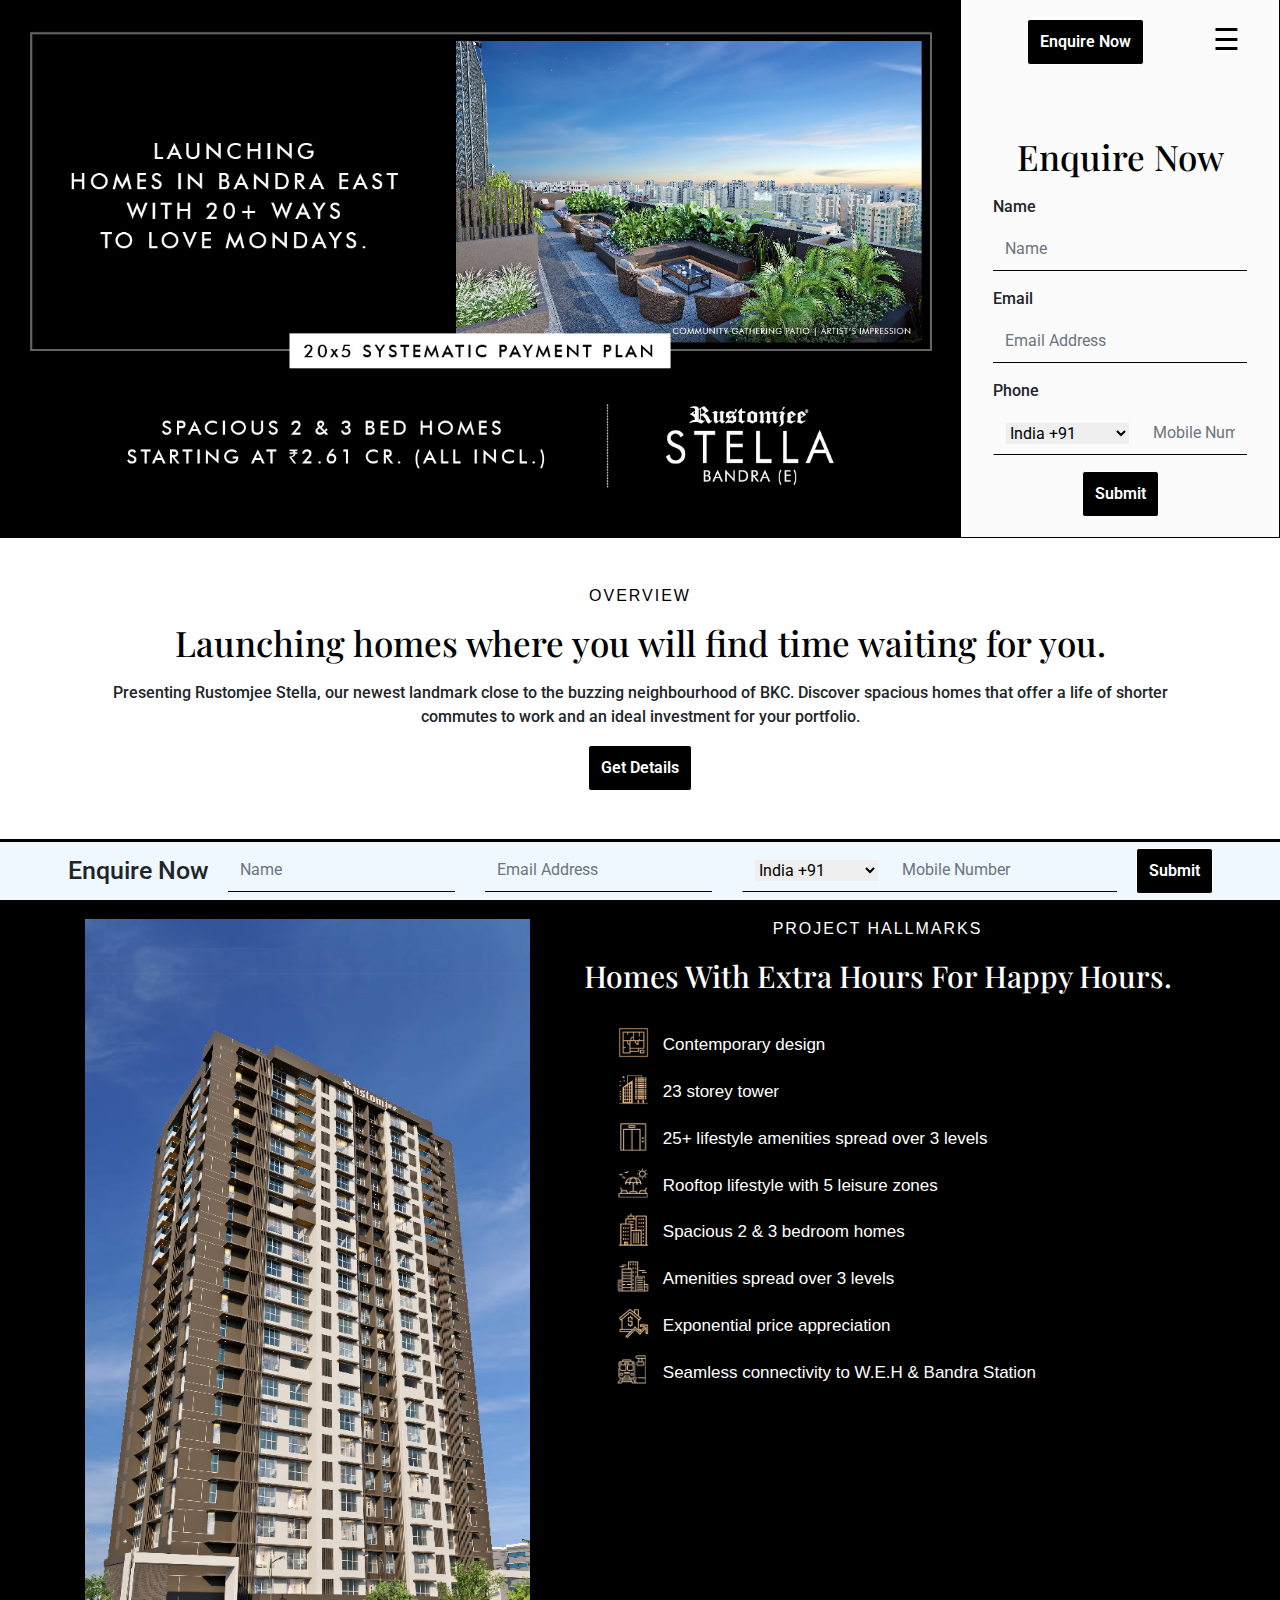
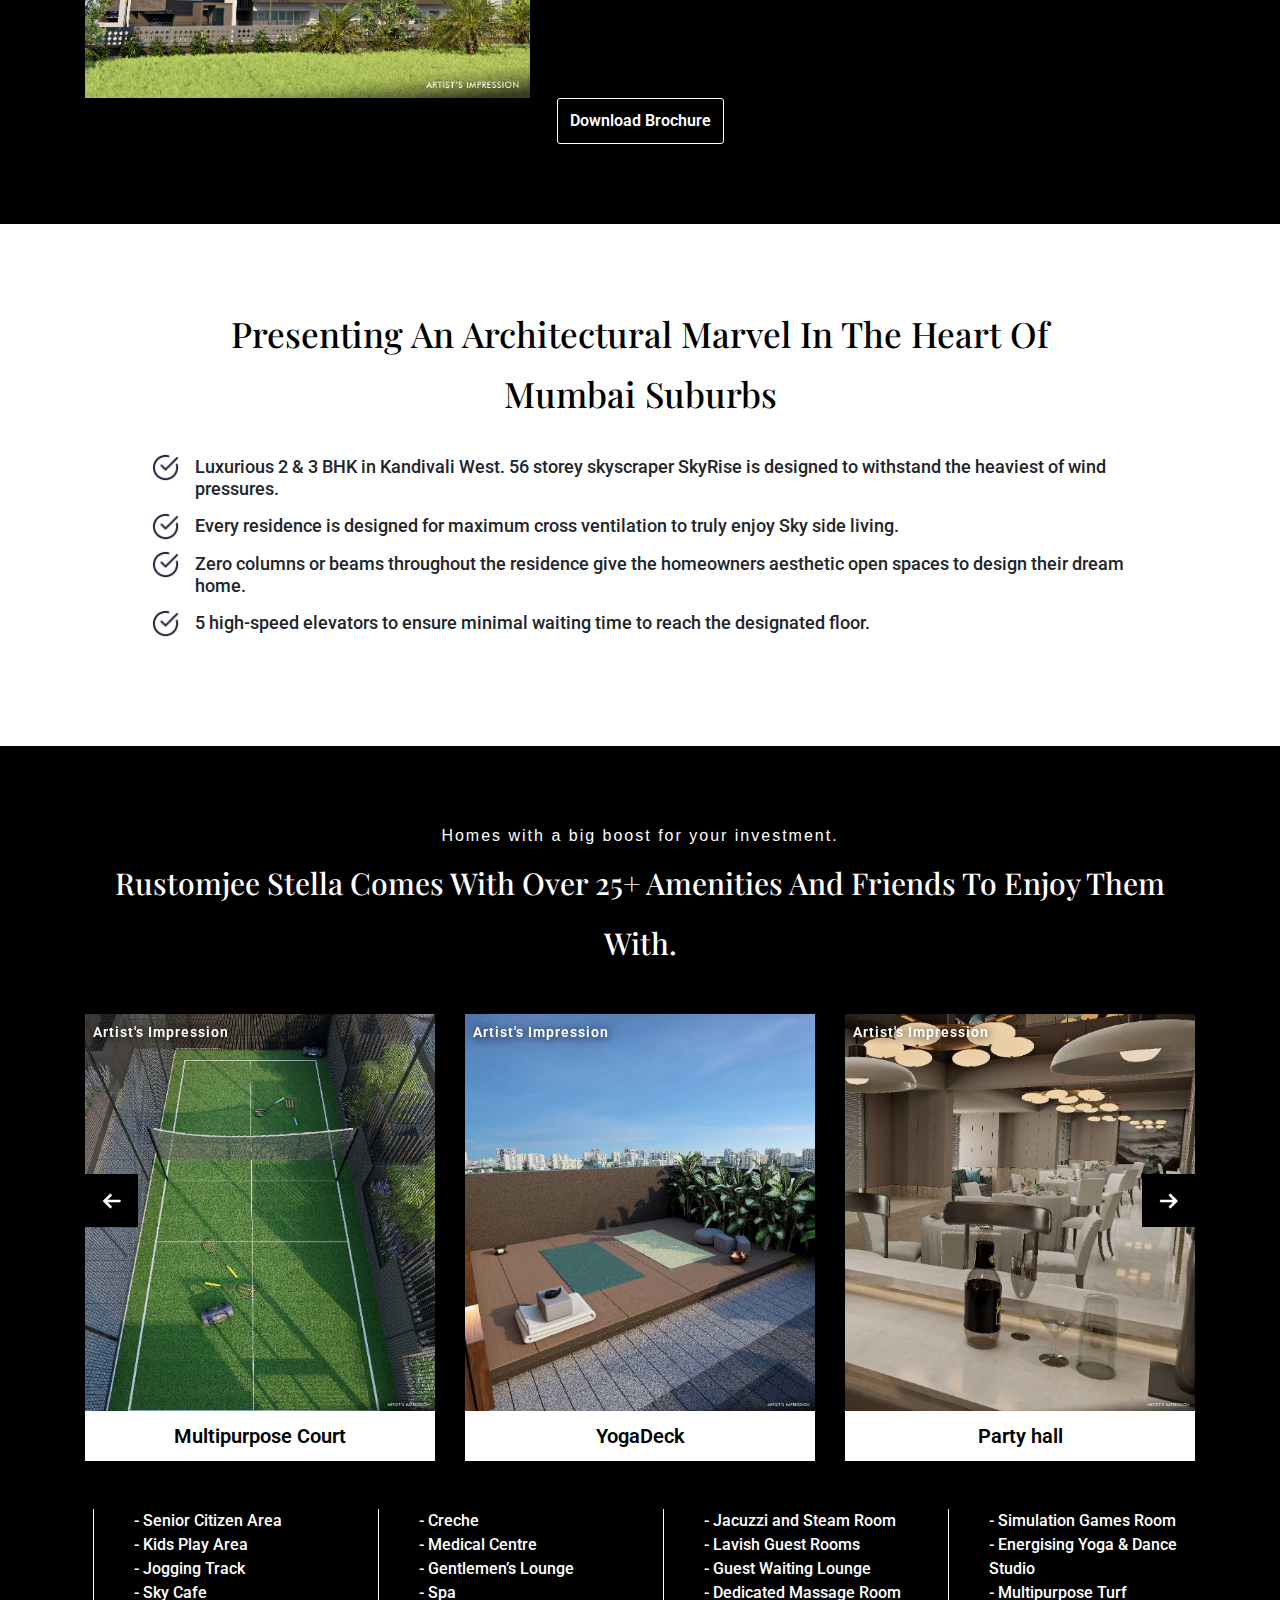
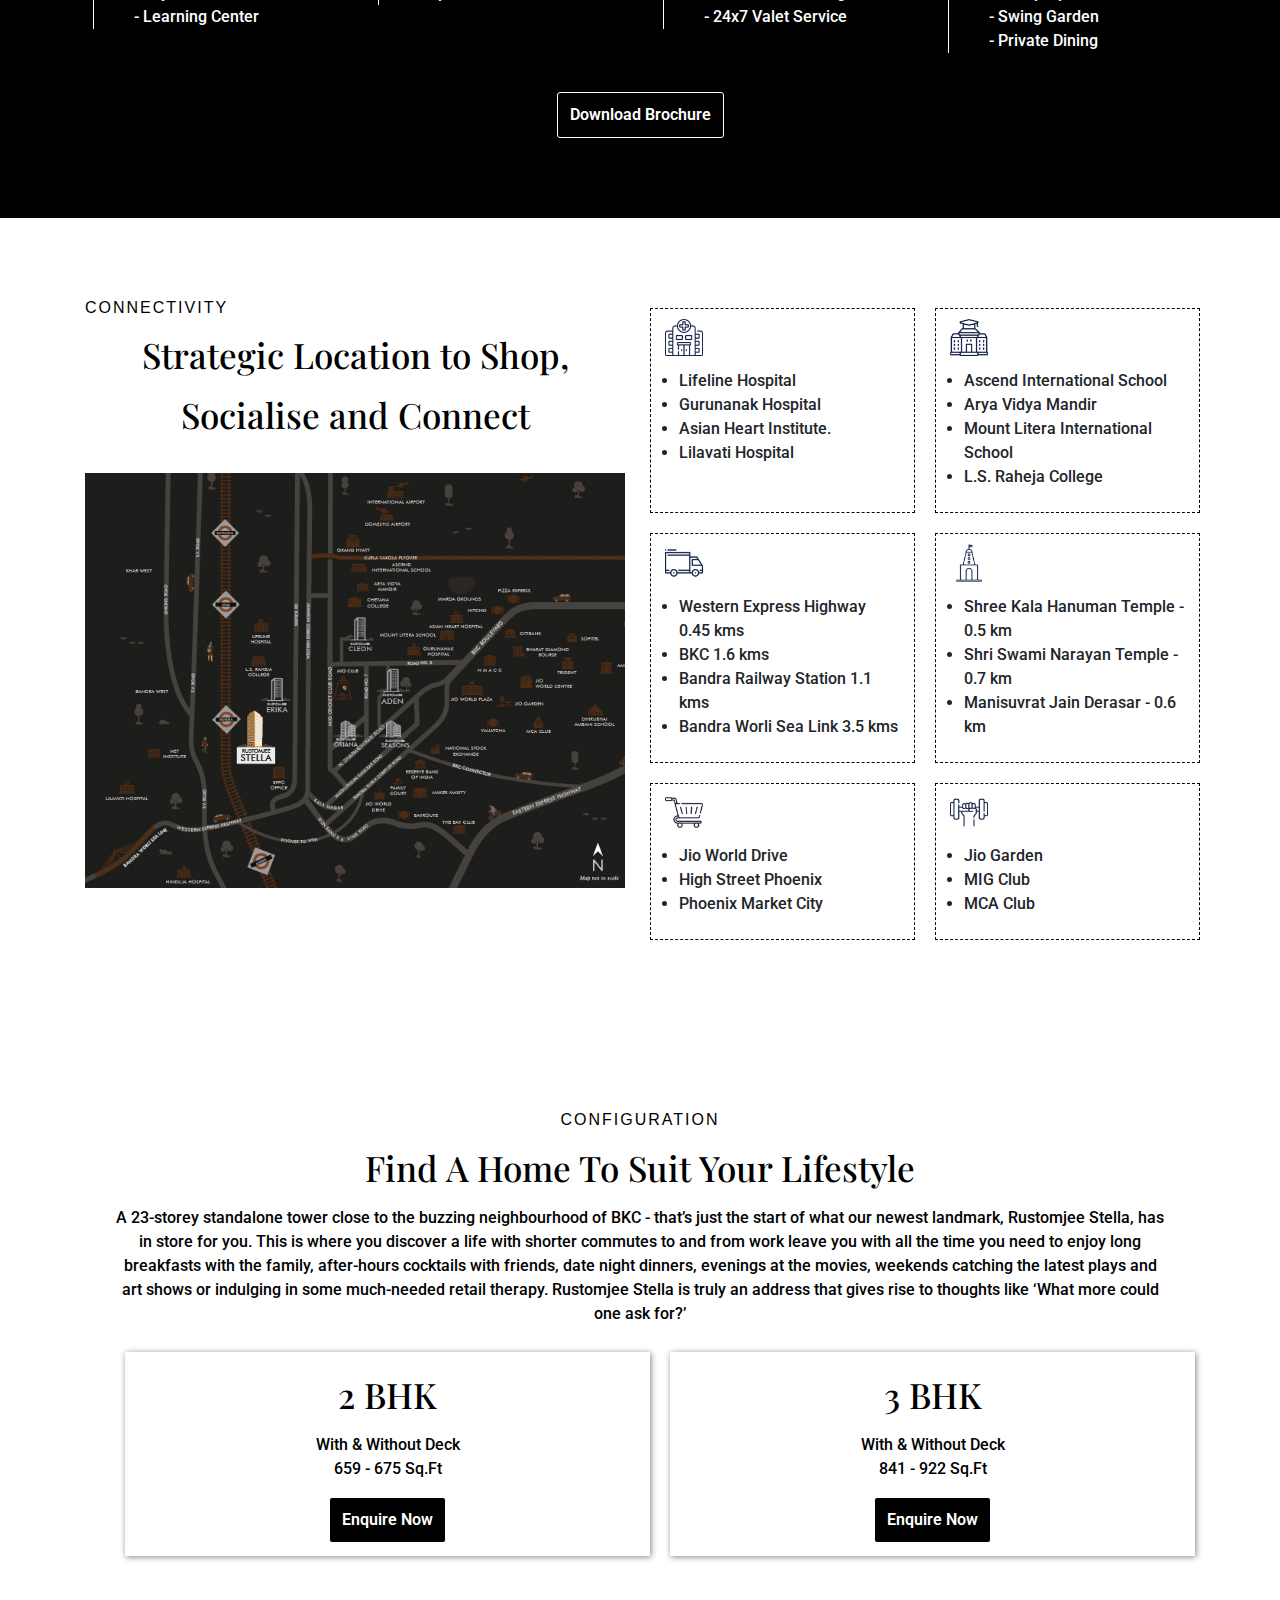
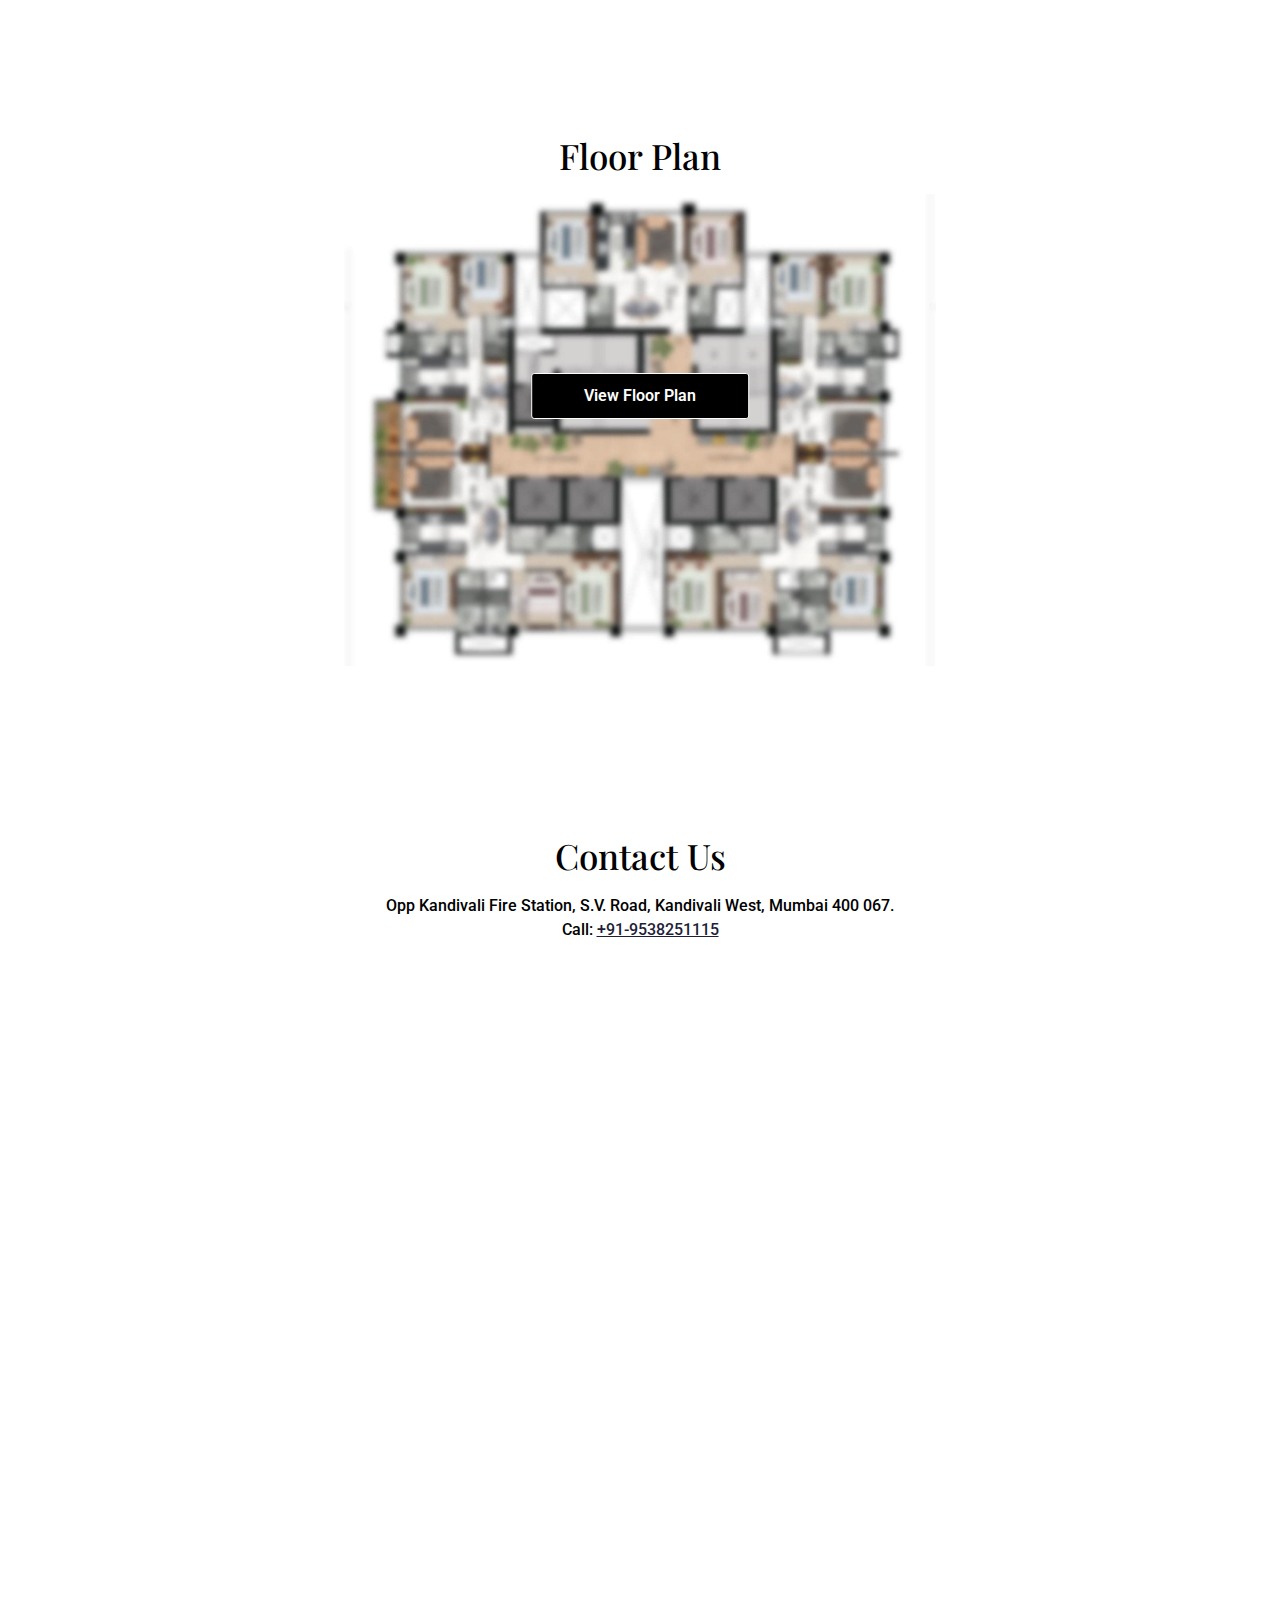
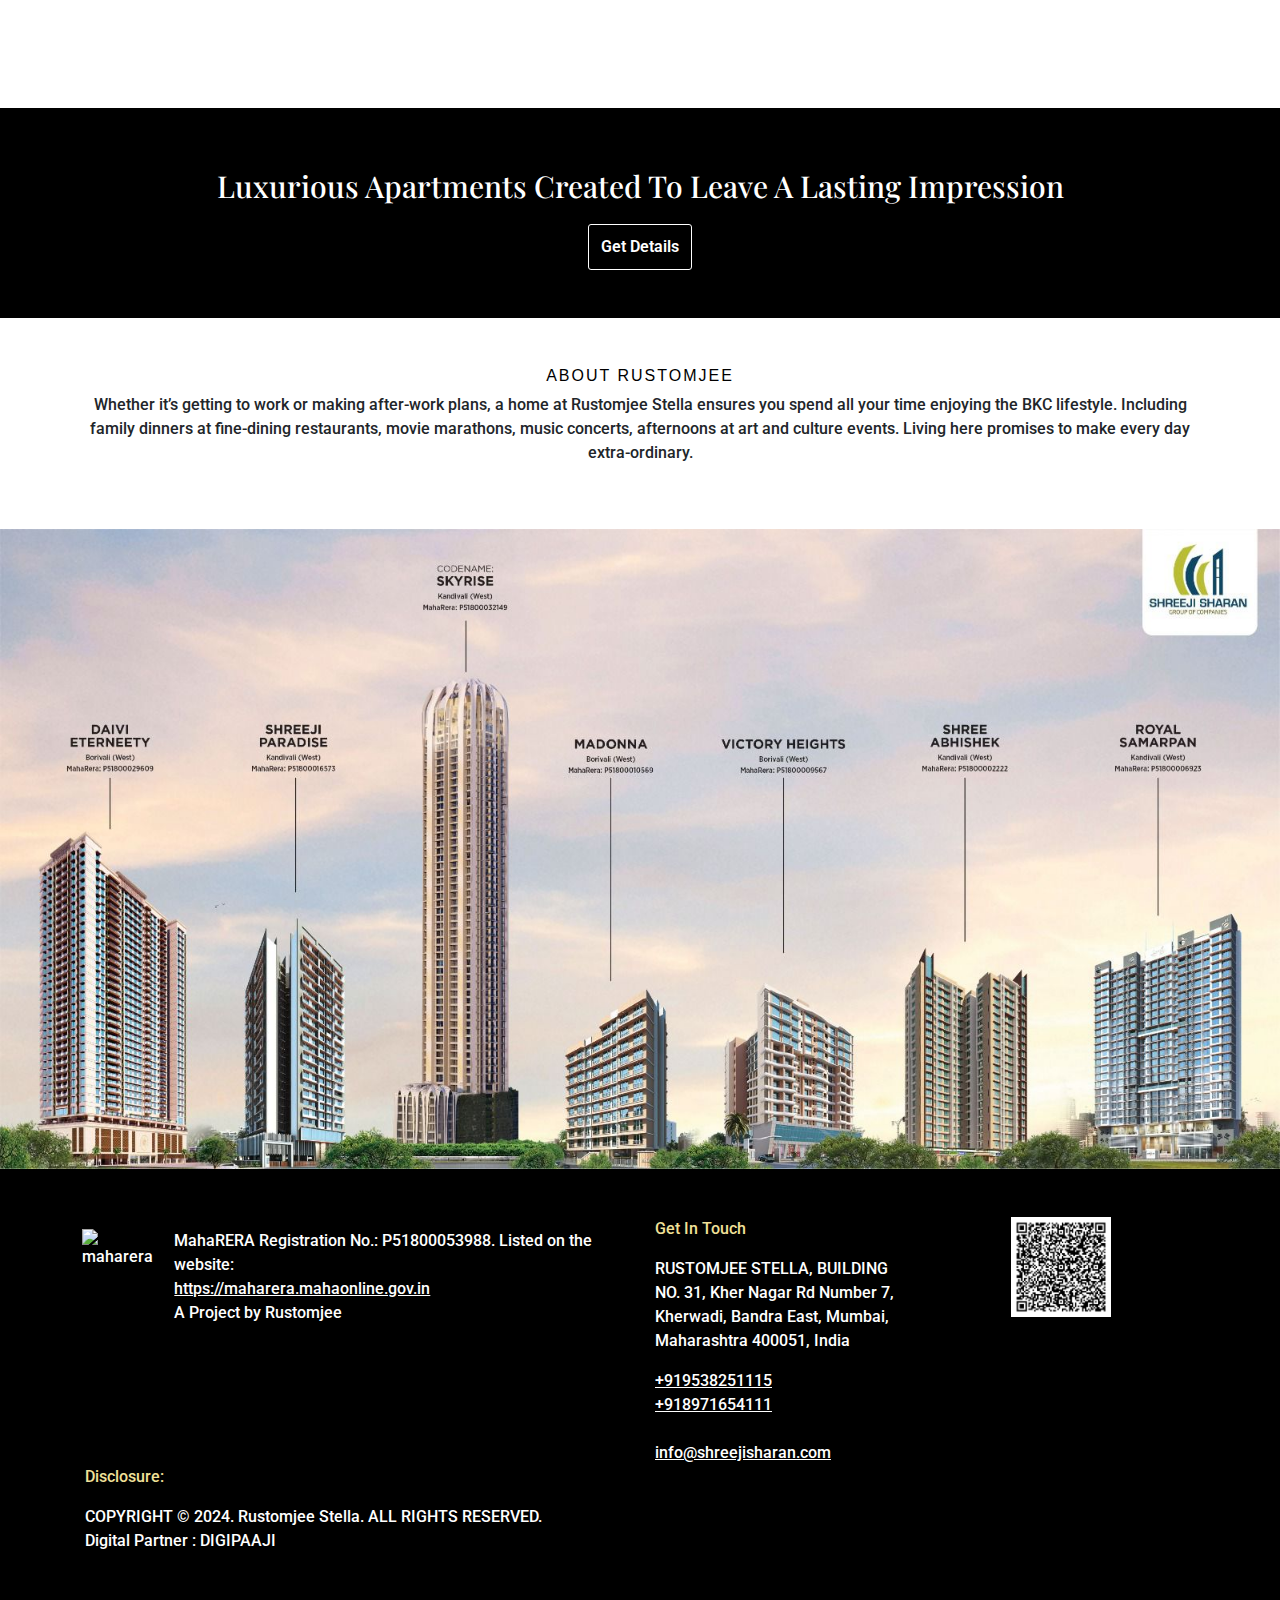
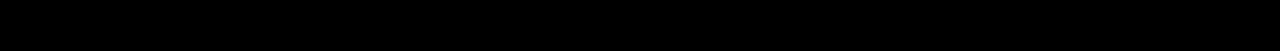
==== commit a20a331c: "update 29/01/2024" ====
--- a/index.html
+++ b/index.html
@@ -24,10 +24,10 @@
     />
     <!-- End of CSS Section -->
 
-    <link rel="canonical" href="https://shreejiskyrise.in/" />
+    <link rel="canonical" href="" />
 
     <!-- Google Tag Manager -->
-    <script>
+    <!-- <script>
       (function (w, d, s, l, i) {
         w[l] = w[l] || [];
         w[l].push({ "gtm.start": new Date().getTime(), event: "gtm.js" });
@@ -38,13 +38,13 @@
         j.src = "https://www.googletagmanager.com/gtm.js?id=" + i + dl;
         f.parentNode.insertBefore(j, f);
       })(window, document, "script", "dataLayer", "GTM-MJXNVMF");
-    </script>
+    </script> -->
     <!-- End Google Tag Manager -->
 
     <title>Rustomjee Stella</title>
     <meta
       name="description"
-      content="Live an extravagant life through a unique fusion of luxury and convenience with an awe-inspiring view, and experience 30+ world-class amenities at Shreeji Skyrise, Kandivali's finest skyscraper"
+      content=""
     />
     <link rel="canonical" href="/" />
   </head>
@@ -64,14 +64,13 @@
       <!-- Header Section -->
       <nav
         class="navbar navbar-expand-lg navbar-light fixed-top"
-        style="background: rgb(229, 229, 229)"
+        style="background: rgba(51, 51, 51, 0)"
       >
-        <a class="navbar-brand" href="/">
+        <a class="navbar-brand" href="#">
           <img
             src="assets\imagess\Logo (1).png"
             alt="skyrise-logo"
             class="logo-site"
-            style="display: block"
           />
         </a>
         <span class="hambrger" onclick="openNav()">☰</span>
@@ -302,7 +301,7 @@
               <li class="media my-4 text-center">
                 <img
                   class="bullets"
-                  src="./assets/images/2-Eco-deck-amenities-level-at-105 -ft-above-ground.png"
+                  src="assets\images\building 1 (1).png"
                   class="mr-3"
                   alt="2 Eco-deck amenities "
                 />
@@ -339,7 +338,7 @@
               <li class="media my-4">
                 <img
                   class="bullets"
-                  src="./assets/images/Close-to-Kandivali-railway-station.png"
+                  src="assets\images\skyline 1 (1).png"
                   class="mr-3"
                   alt="Close-to-Kandivali-railway-station"
                 />
@@ -364,7 +363,7 @@
               <li class="media my-4">
                 <img
                   class="bullets"
-                  src="./assets/images/10-levels-of-ramp-car-parking.png"
+                  src="assets\images\house_8301312 1 (1).png"
                   class="mr-3"
                   alt="ramp-car-parking"
                 />
@@ -376,7 +375,7 @@
               <li class="media my-4">
                 <img
                   class="bullets"
-                  src="./assets/images/1st-habitable-floor-at-about-130-ft-above-ground.png"
+                  src="./assets/images/Close-to-Kandivali-railway-station.png"
                   class="mr-3"
                   alt="1st habitable floor "
                 />
@@ -956,7 +955,7 @@
       </div>
     </section>
 
-    <section class="skyrise-gallery-carousal text-center" id="gallery">
+    <!-- <section class="skyrise-gallery-carousal text-center" id="gallery">
       <div class="container">
         <div class="row">
           <div class="col-12">
@@ -970,7 +969,7 @@
           alt=""
         />
       </div>
-    </section>
+    </section> -->
 
     <section class="skyrise-conf" id="configuration">
       <div class="container">
@@ -1241,76 +1240,76 @@
 
     <!-- Footer Section -->
     <footer class="bg-footer">
-      <div class="container">
-        <div class="row">
-          <div class="col-lg-7">
-            <div class="row p-2">
-              <div class="col-lg-2 col-12 p-1">
-                <img
-                  src="./assets/images/maharera-logo.png"
-                  alt="maharera"
-                  title="maharera"
-                />
-              </div>
-              <div class="col-lg-10 col-12 p-1">
-                <p class="mb-0">
-                  MahaRERA Registration No.: P51800053988. Listed on the website:
-                  <span
-                    ><br />
-                    <a
-                      class="footer-link"
-                      target="_blank"
-                      href="https://maharera.mahaonline.gov.in/"
-                      >https://maharera.mahaonline.gov.in</a
-                    >
-                  </span>
-                </p>
-                <!-- <a class="footer-link" href="/privacy-policy.html" target=""
-                  >Privacy Policy</a
-                > -->
-              </div>
-            </div>
-          </div>
-
-          <div class="col-lg-5 all-f-links">
-            <p class="footer-company-about text-white-50">
-              <span class="text-white-50" style="color: #f1e098 !important"
-                >Get In Touch</span
-              >
-            </p>
-            <div>
-              <p class="">
-                <span
-                  >RUSTOMJEE STELLA, BUILDING NO. 31, Kher Nagar Rd Number 7, Kherwadi, Bandra East, Mumbai, Maharashtra 400051, India</span
-                >
-              </p>
-            </div>
-            <div class="links-div">
-              <a class="footer-link" href="tel:9538251115">9538251115</a>
-            </div>
-          </div>
-        </div>
-      </div>
-
-      <div class="container" id="instructions">
-        <p class="footer-company-about text-white-50">
-          <span class="text-white-50" style="color: #f1e098 !important"
-            >Disclosure:</span
-          >
-        </p>
-
-        The Website does not constitute an offer and/or acceptance and/or
-        contract and/or agreement and/or transaction and/or any intention
-        thereof and/or a disclosure under any statute of any nature whatsoever.
-        All specications, images, plans, designs, facilities, amenities,
-        dimensions, elevations or any other information contained herein are a
-        creative imagination and are for representative purposes only. The same
-        may be subject to changes/ revisions/ alterations in terms of approvals,
-        orders, directions and/or regulations of the concerned/relevant
-        authorities, and/or for compliance with laws/regulations in force from
-        time to time. For private circulation only. Conditions Apply
-      </div>
-    </footer>
+      <div class="container"> 
+       <div class="row">
+        <div class="col-lg-6">
+         <div class="row p-2">
+          <div class="col-lg-2 col-12 p-1">
+            <img src="https://shreejiskyrise.in/assets/images/maharera-logo.png" alt="maharera" title="maharera" loding="lazy">
+          </div>
+          <div class="col-lg-10 col-12 p-1">
+           <p class="mb-0">
+            MahaRERA Registration No.: P51800053988. Listed on the website:
+            <span><br>
+             <a class="footer-link" target="_blank" href="https://maharera.mahaonline.gov.in/">https://maharera.mahaonline.gov.in</a>
+           </span>
+         </p>
+         <p>A Project by Rustomjee</p>
+         <!-- <a class="footer-link" href="https://shreejiskyrise.in/privacy-policy/" target="">Privacy Policy</a> -->
+         
+       </div>
+     </div>
+     </div>
+     
+     
+     <div class="col-lg-3 all-f-links">
+       <p class="footer-company-about text-white-50">
+         <span class="text-white-50" style="color: #f1e098 !important;">Get In Touch</span>
+       </p>
+       <div>
+         <p class=""><span>RUSTOMJEE STELLA, BUILDING NO. 31, Kher Nagar Rd Number 7, Kherwadi, Bandra East, Mumbai, Maharashtra 400051, India</span></p>
+         </div>
+         <div class="links-div d-flex flex-column">
+          <a class="footer-link" href="tel:+919538251115"> +919538251115</a>
+          <a class="footer-link" href="tel:+918971654111"> +918971654111</a>
+          <br>
+          <a class="footer-link" href="mailto:info@shreejisharan.com">info@shreejisharan.com</a>
+        </div>
+      </div>
+     
+     
+     
+     
+      <div class="col-lg-3 all-f-links">
+      <div class="row" style="justify-content: center;">
+        <div class="col-6">
+        <img src="assets\images\qr.webp" alt="maharera qr" title="maharera qr" width="100" height="100" loding="lazy">
+        </div>
+        <!-- <div class="col-6">
+           <p style="font-size:14px">2 BHK Kandivali West</p>
+           <p style="font-size:14px">2 BHK for Sale in Kandivali West</p>
+           <p style="font-size:14px">2BHK Flat in Kandivali West</p>
+        </div> -->
+      </div>
+      </div>
+     
+     
+     
+     
+     
+     
+     </div>
+     </div>
+     
+     <div class="container" id="instructions" style="margin-bottom: 50px;">
+      <p class="footer-company-about text-white-50">
+       <span class="text-white-50" style="color: #f1e098 !important;">Disclosure:</span>
+     </p>
+     
+     COPYRIGHT © 2024. Rustomjee Stella. ALL RIGHTS RESERVED.<br>
+     Digital Partner : <a href="https://digipaaji.com/" target="_blank" style="text-decoration: none;"> DIGIPAAJI</a>
+     </div>
+     </footer>
 
     <!-- <p class="end text-center">
       This site is designed and developed by
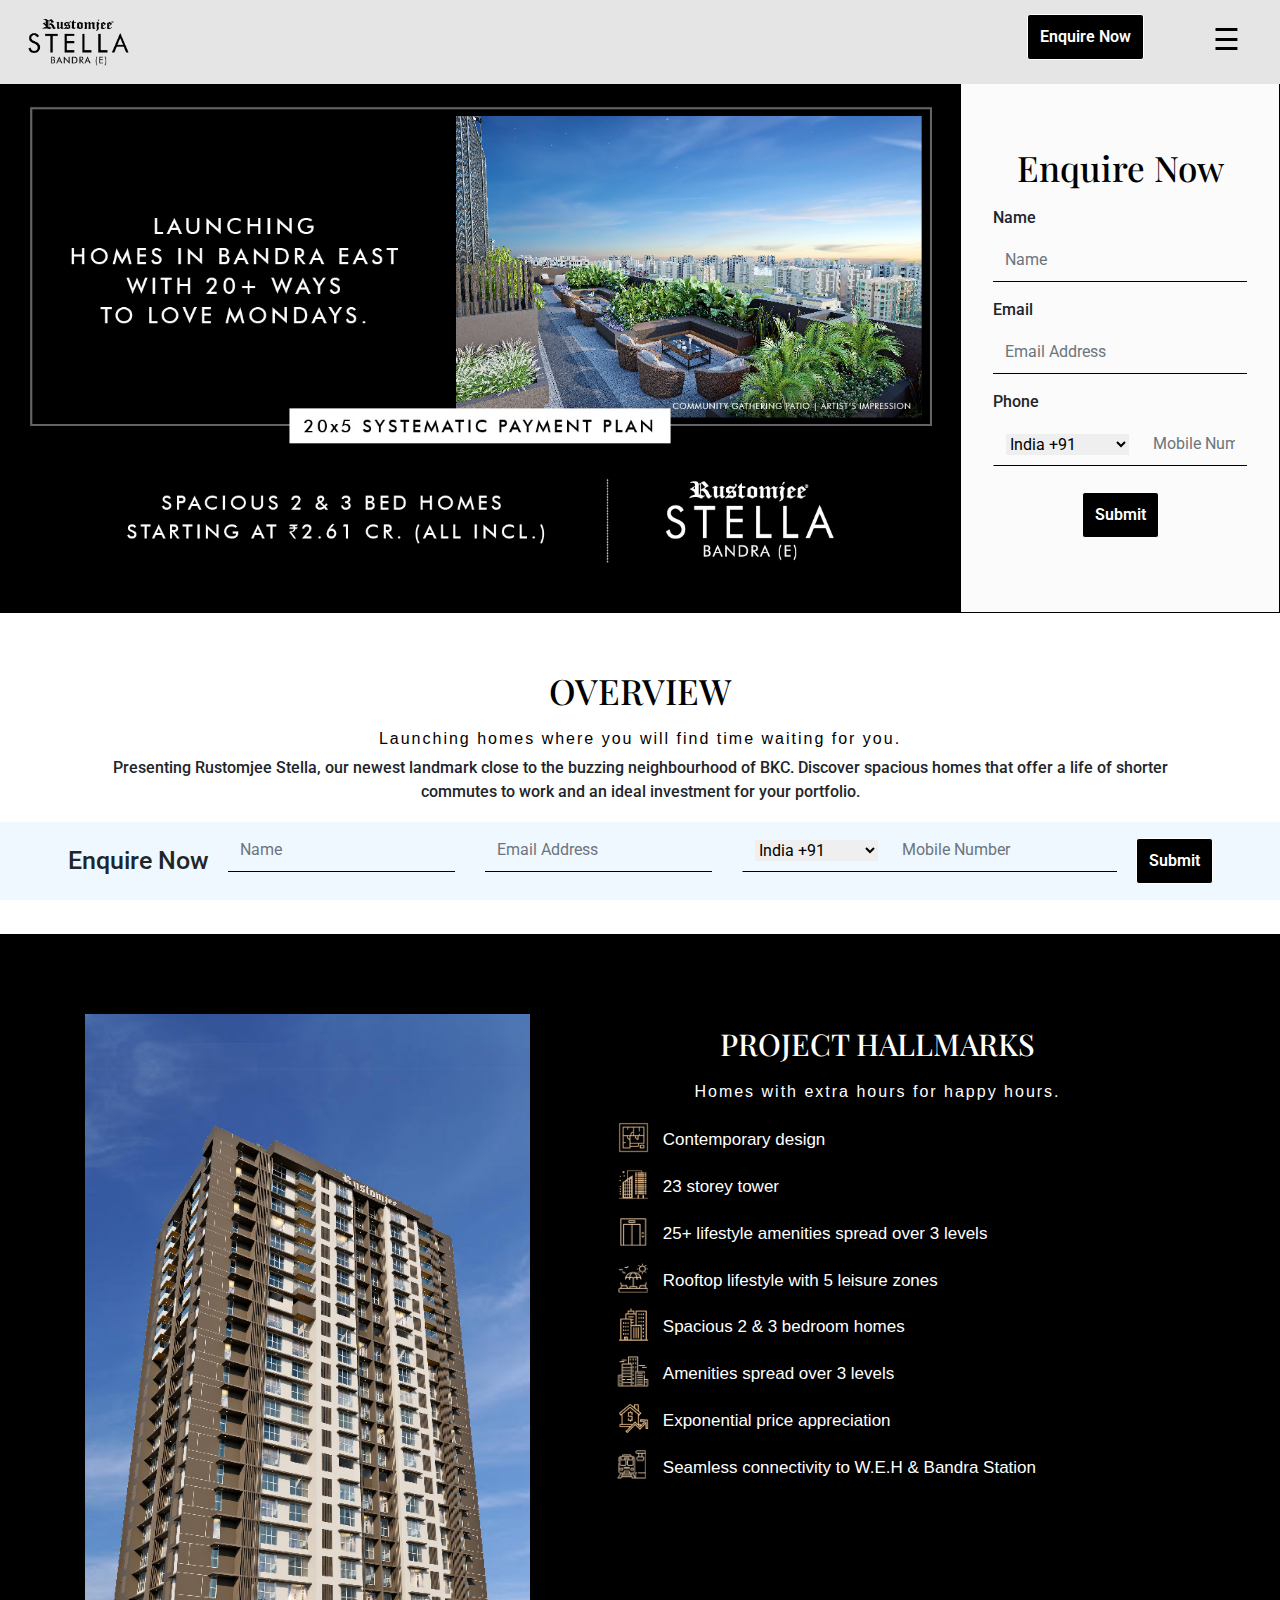
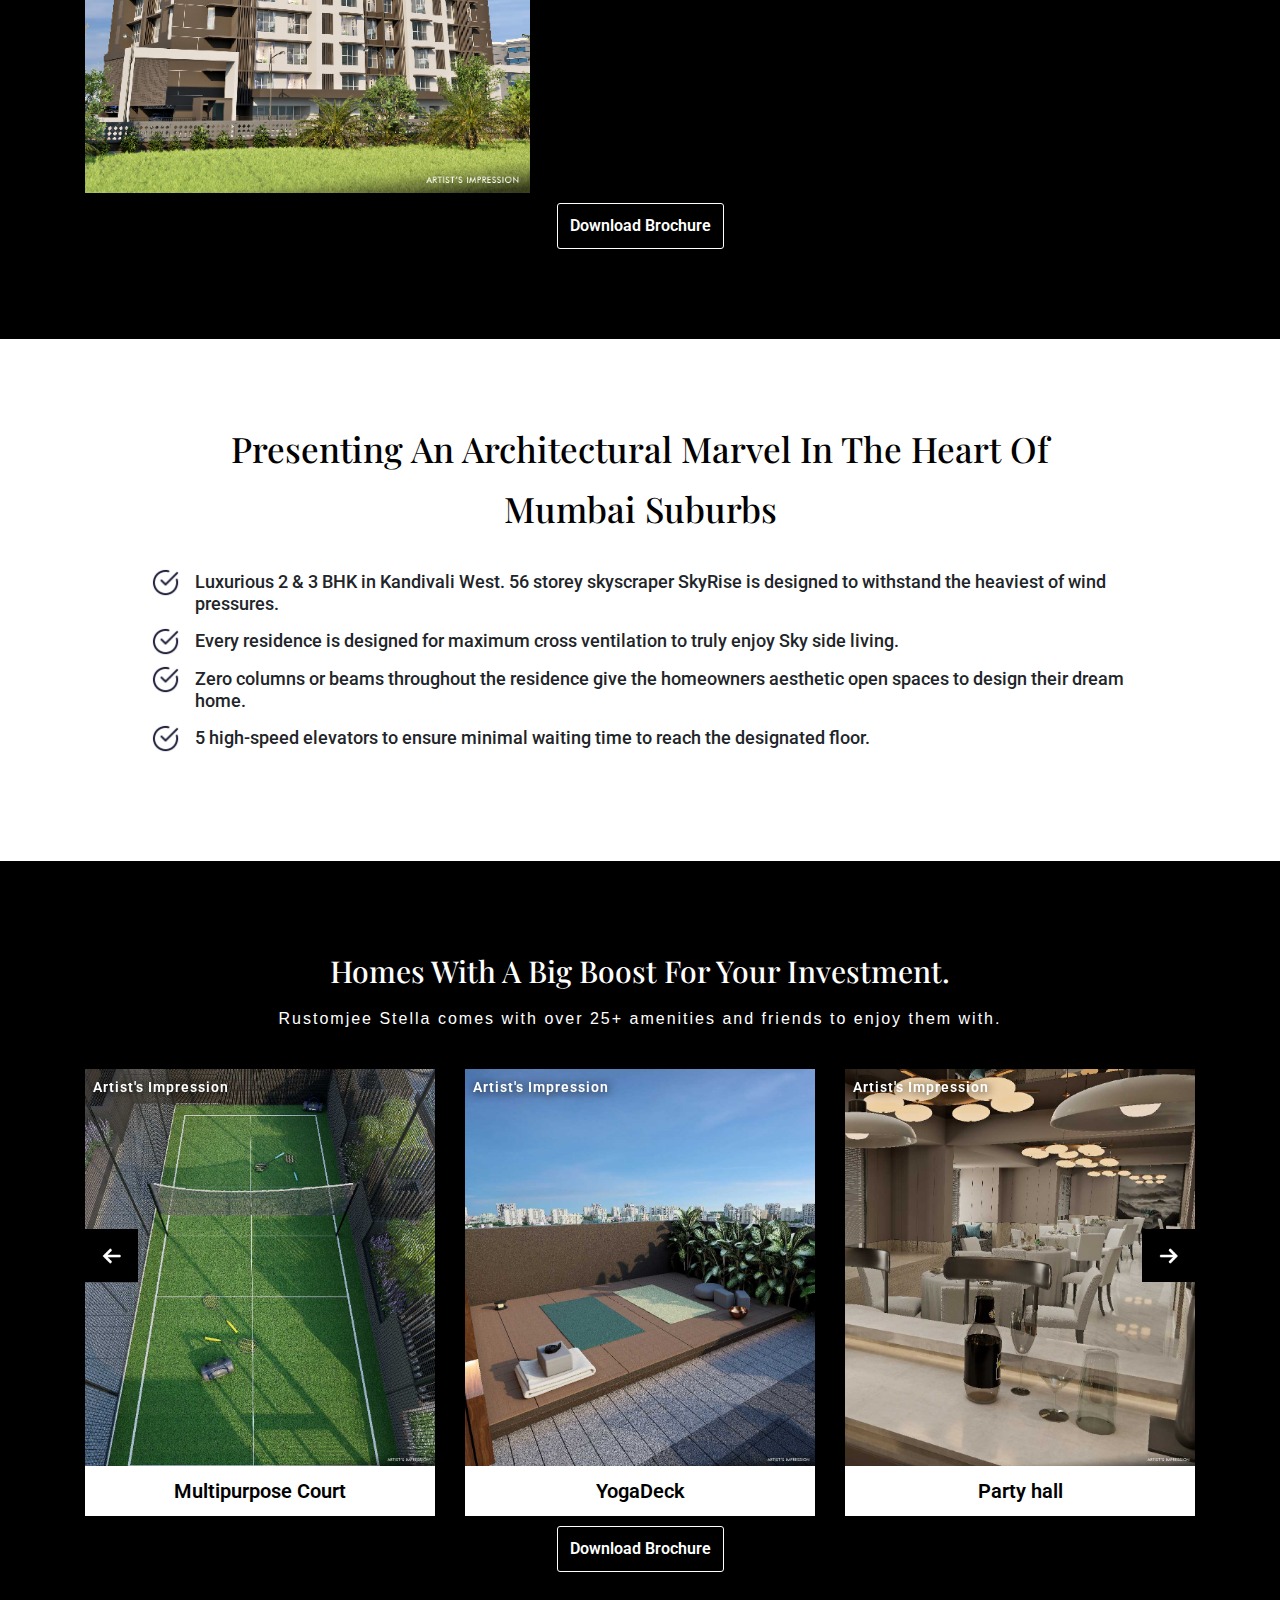
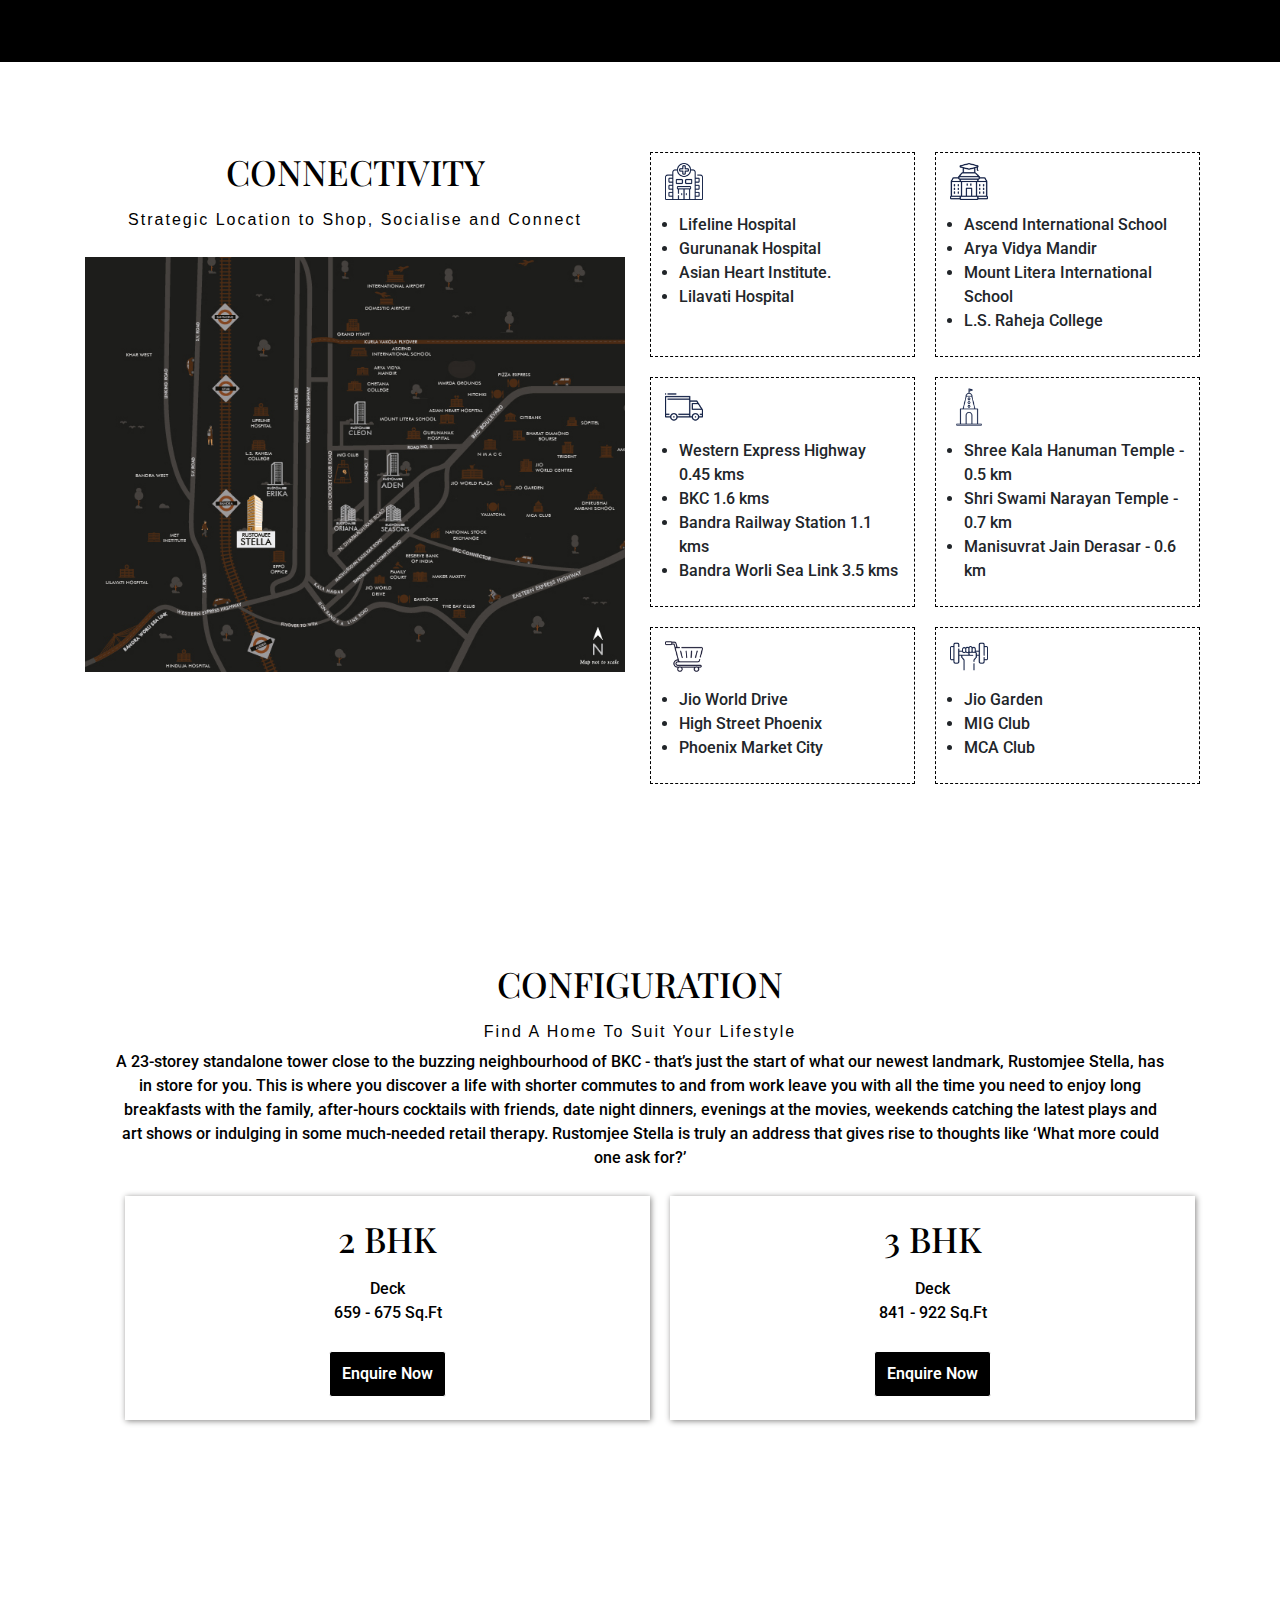
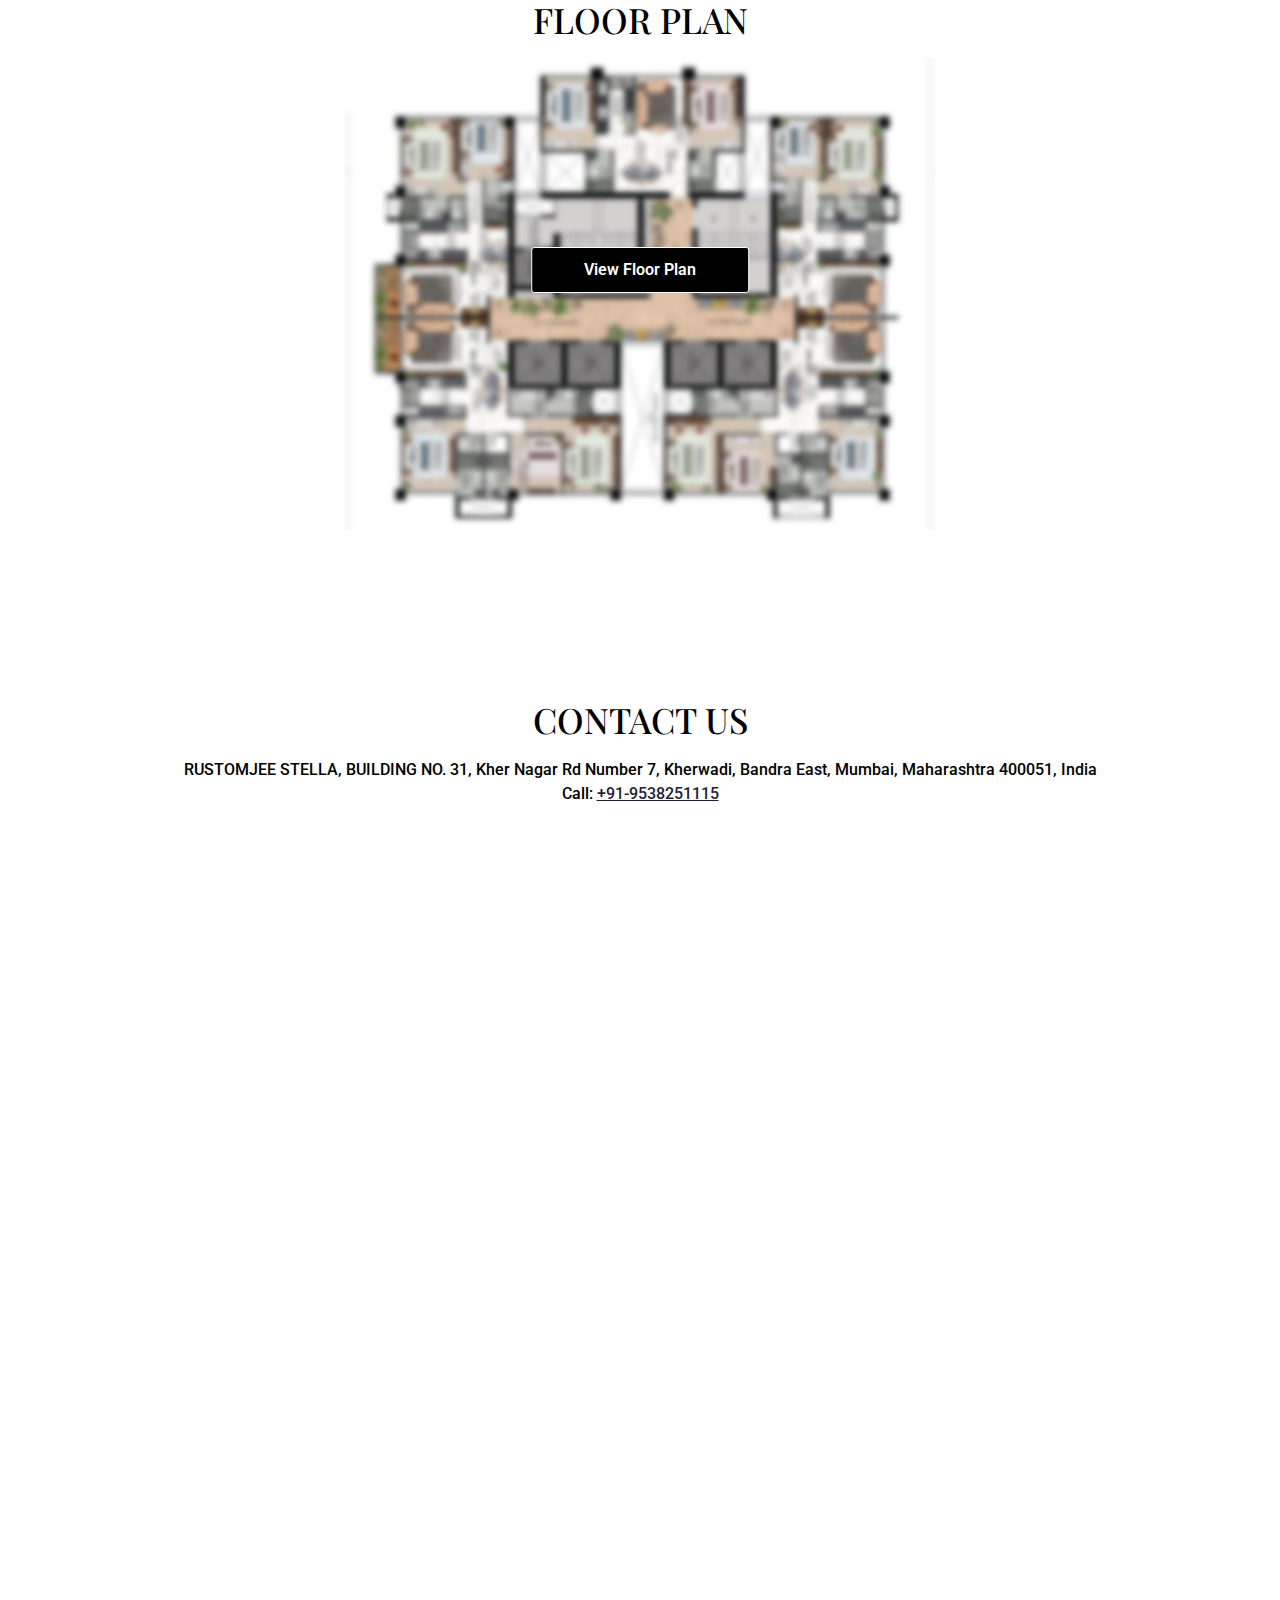
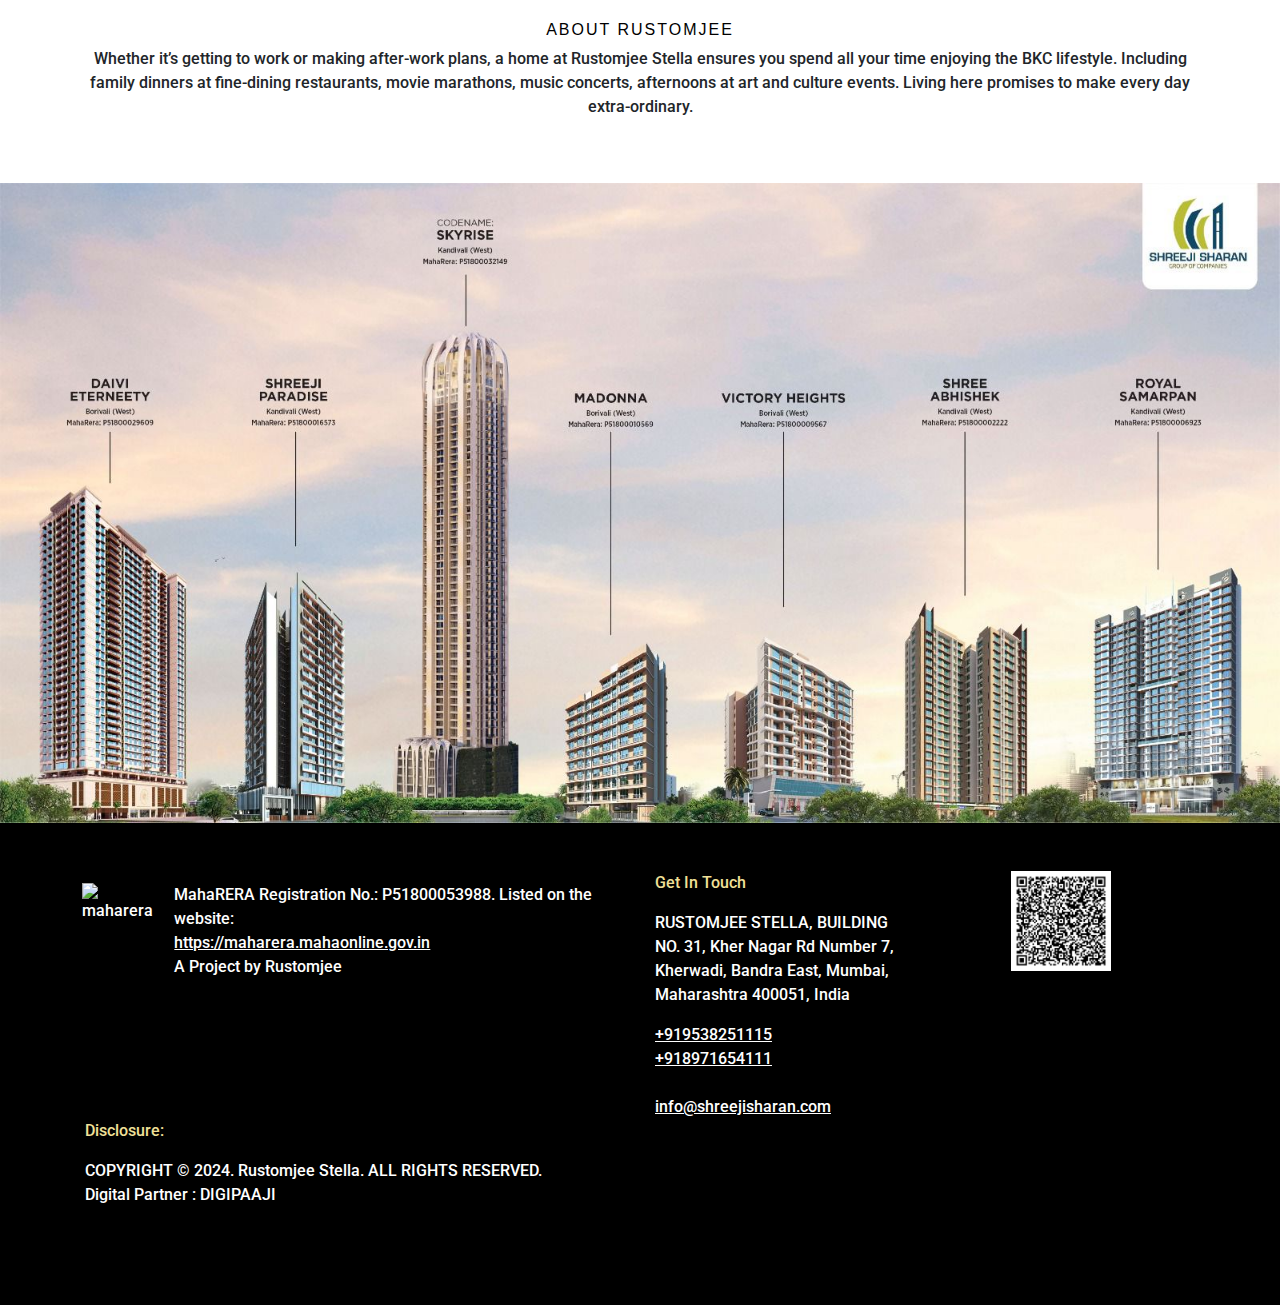
==== commit 34184e7e: "updates 01/02/2024" ====
--- a/index.html
+++ b/index.html
@@ -59,10 +59,80 @@
       ></iframe
     ></noscript>
     <!-- End Google Tag Manager (noscript) -->
+    <!-- Header Section -->
+    <nav
+    class="navbar navbar-expand-lg navbar-light fixed-top"
+    style="background: rgb(229, 229, 229)";
+  >
+    <a class="navbar-brand" href="#">
+      <img
+        src="assets\imagess\Logo (1).png"
+        alt="skyrise-logo"
+        class="logo-site"
+      />
+    </a>
+    <span class="hambrger" onclick="openNav()">☰</span>
+
+    <button
+      type="button"
+      class="btn btn-primary text-center skyrise-btn sky-nav-cta ss-n d-none d-lg-block"
+      data-toggle="modal"
+      data-target="#exampleModalCenter"
+    >
+      Enquire Now
+    </button>
+
+    <div id="mySidenav" class="sidenav">
+      <a href="javascript:void(0)" class="closebtn" onclick="closeNav()"
+        >×</a
+      >
+
+      <li class="nav-item">
+        <a class="nav-link" onclick="closeNav()" href="#overview"
+          >Overview</a
+        >
+      </li>
+      <li class="nav-item">
+        <a class="nav-link" onclick="closeNav()" href="#hallmarks"
+          >Hallmarks</a
+        >
+      </li>
+      <li class="nav-item">
+        <a class="nav-link" onclick="closeNav()" href="#amenities"
+          >Amenities</a
+        >
+      </li>
+      <li class="nav-item">
+        <a class="nav-link" onclick="closeNav()" href="#connectivity"
+          >Connectivity</a
+        >
+      </li>
+      <li class="nav-item">
+        <a class="nav-link" onclick="closeNav()" href="#gallery">Gallery</a>
+      </li>
+      <li class="nav-item">
+        <a class="nav-link" onclick="closeNav()" href="#configuration"
+          >Configuration</a
+        >
+      </li>
+      <li class="nav-item">
+        <a class="nav-link" onclick="closeNav()" href="#floor-plan"
+          >Floor Plan</a
+        >
+      </li>
+      <li class="nav-item">
+        <a class="nav-link" onclick="closeNav()" href="#enquire"
+          >Enquire Now</a
+        >
+      </li>
+    </div>
+  </nav>
+
+  <!-- End of Header Section -->
 
     <section class="skyrise-hero" id="about-skyrise">
       <!-- Header Section -->
-      <nav
+      <!-- <nav
         class="navbar navbar-expand-lg navbar-light fixed-top"
         style="background: rgba(51, 51, 51, 0)"
       >
@@ -128,7 +198,7 @@
             >
           </li>
         </div>
-      </nav>
+      </nav> -->
 
       <!-- End of Header Section -->
       <div class="container-fluid skyrise-container">
@@ -247,10 +317,10 @@
       <div class="container text-center">
         <div class="row">
           <div class="col-12">
-            <h4 class="skyrise-small-subheader-blue">OVERVIEW</h4>
             <h2 class="skyrise-big-header-blue">
-              Launching homes where you will find time waiting for you.
+              OVERVIEW
             </h2>
+            <h4 class="skyrise-small-subheader-blue">Launching homes where you will find time waiting for you.</h4>
             <p>
               Presenting Rustomjee Stella, our newest landmark close to the
               buzzing neighbourhood of BKC. Discover spacious homes that offer a
@@ -282,10 +352,11 @@
           </div>
 
           <div class="col-lg-7 col-md-12 col-sm-12 phallmarks-2 text-center">
-            <h4 class="skyrise-small-subheader">PROJECT HALLMARKS</h4>
+            
             <h2 class="skyrise-big-header">
-              Homes with extra hours for happy hours.
+              PROJECT HALLMARKS
             </h2>
+            <h4 class="skyrise-small-subheader">Homes with extra hours for happy hours.</h4>
             <ul class="list-unstyled">
               <li class="media my-4">
                 <img
@@ -491,13 +562,14 @@
       <div class="container text-center">
         <div class="row">
           <div class="col-12">
+            
+            <h2 class="skyrise-big-header">
+              Homes with a big boost for your investment.
+            </h2>
             <h4 class="skyrise-small-subheader">
-              Homes with a big boost for your investment.
-            </h4>
-            <h2 class="skyrise-big-header">
               Rustomjee Stella comes with over 25+ amenities and friends to
               enjoy them with.
-            </h2>
+            </h4>
             <!--  <p class="skyrise-paragraph-text">An epitome of luxury and class invites you to live your every desire. Be it fitness, relaxation, passion or socialising avenues, here you have an assortment for your every aspiration.</p> -->
           </div>
         </div>
@@ -651,10 +723,10 @@
               <div class="carousel-inner">
                 <div class="carousel-item">
                   <div class="row">
-                    <div class="col-lg-4 text-center">
-                      <div class="relativetextbox">
+                    <div class="col-lg-4 text-center relativetextbox">
+                      
                         <div class="absolutetexttop">Artist's Impression</div>
-                      </div>
+                      
                       <img
                         class="galleryimg"
                         src="assets\imagess\989x1120 stella amenities_Community gathering.jpg"
@@ -797,7 +869,7 @@
             </div>
           </div>
 
-          <div class="col-lg-12 col-md-12 col-sm-12 amenities-1">
+          <!-- <div class="col-lg-12 col-md-12 col-sm-12 amenities-1">
             <div class="row">
               <div class="col skyrise-con-amen-blocks">
                 <ul class="nearest-amenities">
@@ -837,7 +909,7 @@
                 </ul>
               </div>
             </div>
-          </div>
+          </div> -->
         </div>
       </div>
       <div class="col-12 text-center">
@@ -856,10 +928,11 @@
       <div class="container">
         <div class="row">
           <div class="col-lg-6 col-md-12 col-sm-12 Connectivity-1">
-            <h4 class="skyrise-small-subheader-blue">CONNECTIVITY</h4>
+            
             <h2 class="skyrise-big-header-blue">
-              Strategic Location to Shop, Socialise and Connect
+              CONNECTIVITY
             </h2>
+            <h4 class="skyrise-small-subheader-blue">Strategic Location to Shop, Socialise and Connect</h4>
             <img
               class="location-plan"
               src="assets\imagess\707×543 stella map-01.jpg"
@@ -977,10 +1050,11 @@
           <div class="col-lg-12 col-md-12 col-sm-12">
             <div class="col configuration1">
               <div class="col-12 text-center">
-                <h4 class="skyrise-small-subheader-blue">CONFIGURATION</h4>
+                
                 <h2 class="skyrise-big-header-blue">
-                  Find A Home To Suit Your Lifestyle
+                  CONFIGURATION
                 </h2>
+                <h4 class="skyrise-small-subheader-blue"> Find A Home To Suit Your Lifestyle</h4>
                 <p class="skyrise-paragraph-text-blue">
                   A 23-storey standalone tower close to the buzzing
                   neighbourhood of BKC - that’s just the start of what our
@@ -1000,7 +1074,7 @@
                 <div class="col-lg-6 col-md-12 col-sm-12 skyrise-config-blocks">
                   <h2 class="skyrise-big-header-blue">2 BHK</h2>
                   <p class="skyrise-paragraph-text-blue">
-                    With & Without Deck <br />659 - 675 Sq.Ft
+                    Deck <br />659 - 675 Sq.Ft
                   </p>
                   <button
                     type="button"
@@ -1015,7 +1089,7 @@
                 <div class="col-lg-6 col-md-12 col-sm-12 skyrise-config-blocks">
                   <h2 class="skyrise-big-header-blue">3 BHK</h2>
                   <p class="skyrise-paragraph-text-blue">
-                    With & Without Deck <br />
+                    Deck <br />
                     841 - 922 Sq.Ft
                   </p>
                   <button
@@ -1038,7 +1112,7 @@
       <div class="container-fluid">
         <div class="row">
           <div class="col-12 configuration2 text-center">
-            <h2 class="skyrise-big-header-blue">Floor Plan</h2>
+            <h2 class="skyrise-big-header-blue">FLOOR PLAN</h2>
             <img
               src="./assets/images/Floor-plan copy.jpg"
               alt="Floor-plan copy"
@@ -1061,10 +1135,10 @@
       <div class="container-fluid">
         <div class="row">
           <div class="col-12 text-center">
-            <h2 class="skyrise-big-header-blue">Contact Us</h2>
+            <h2 class="skyrise-big-header-blue">CONTACT US</h2>
             <p class="skyrise-paragraph-address">
-              Opp Kandivali Fire Station, S.V. Road, Kandivali West, Mumbai 400
-              067. <br />Call:
+              RUSTOMJEE STELLA, BUILDING NO. 31, Kher Nagar Rd Number 7, Kherwadi, Bandra East, Mumbai, Maharashtra 400051, India
+              <br />Call:
               <span
                 ><a href="tel:+91-9538251115" style="color: #1e1e38">
                   +91-9538251115
@@ -1094,7 +1168,7 @@
       </div>
     </section>
 
-    <section class="skyrise-cta">
+    <!-- <section class="skyrise-cta">
       <div class="container text-center">
         <div class="row">
           <div class="col-12">
@@ -1112,7 +1186,7 @@
           </div>
         </div>
       </div>
-    </section>
+    </section> -->
 
     <section class="skyrise-about-ss">
       <div class="container text-center">
--- a/assets/css/style.css
+++ b/assets/css/style.css
@@ -13,6 +13,10 @@
 
 .navbar {
   transition: background-color 0.4s ease-out;
+}
+
+.skyrise-hero{
+  margin-top: 75px;
 }
 
 .sidenav {
@@ -236,7 +240,6 @@
 }
 
 img.logo-site {
-  display: none;
   max-width: 125px;
   height: auto;
 }
@@ -276,7 +279,7 @@
 
 .skyrise-banner-form {
   margin: 0 auto;
-  padding: 8rem 2rem 0rem 2rem !important;
+  padding: 4rem 2rem 0rem 2rem !important;
   background: #fbfbfb;
 }
 
@@ -342,6 +345,7 @@
   border: 1px solid #ffffff;
   background: #000000;
   padding: 10px 12px;
+  margin:10px 0px 10px 0px;
 }
 
 h2.skyrise-big-header.dark-color {
@@ -455,6 +459,7 @@
   font-family: "Roboto Condensed", sans-serif;
   font-size: 16px;
   letter-spacing: 2px;
+  text-align: center;
 }
 
 .skyrise-big-header-blue {
@@ -797,7 +802,7 @@
   section.skyrise-about-ss,
   section.skyrise-gallery-carousal,
   .skyrise-conf {
-    padding: 3rem 2rem;
+    padding: 2.5rem 2rem;
   }
 
   .skyrise-con-blocks {
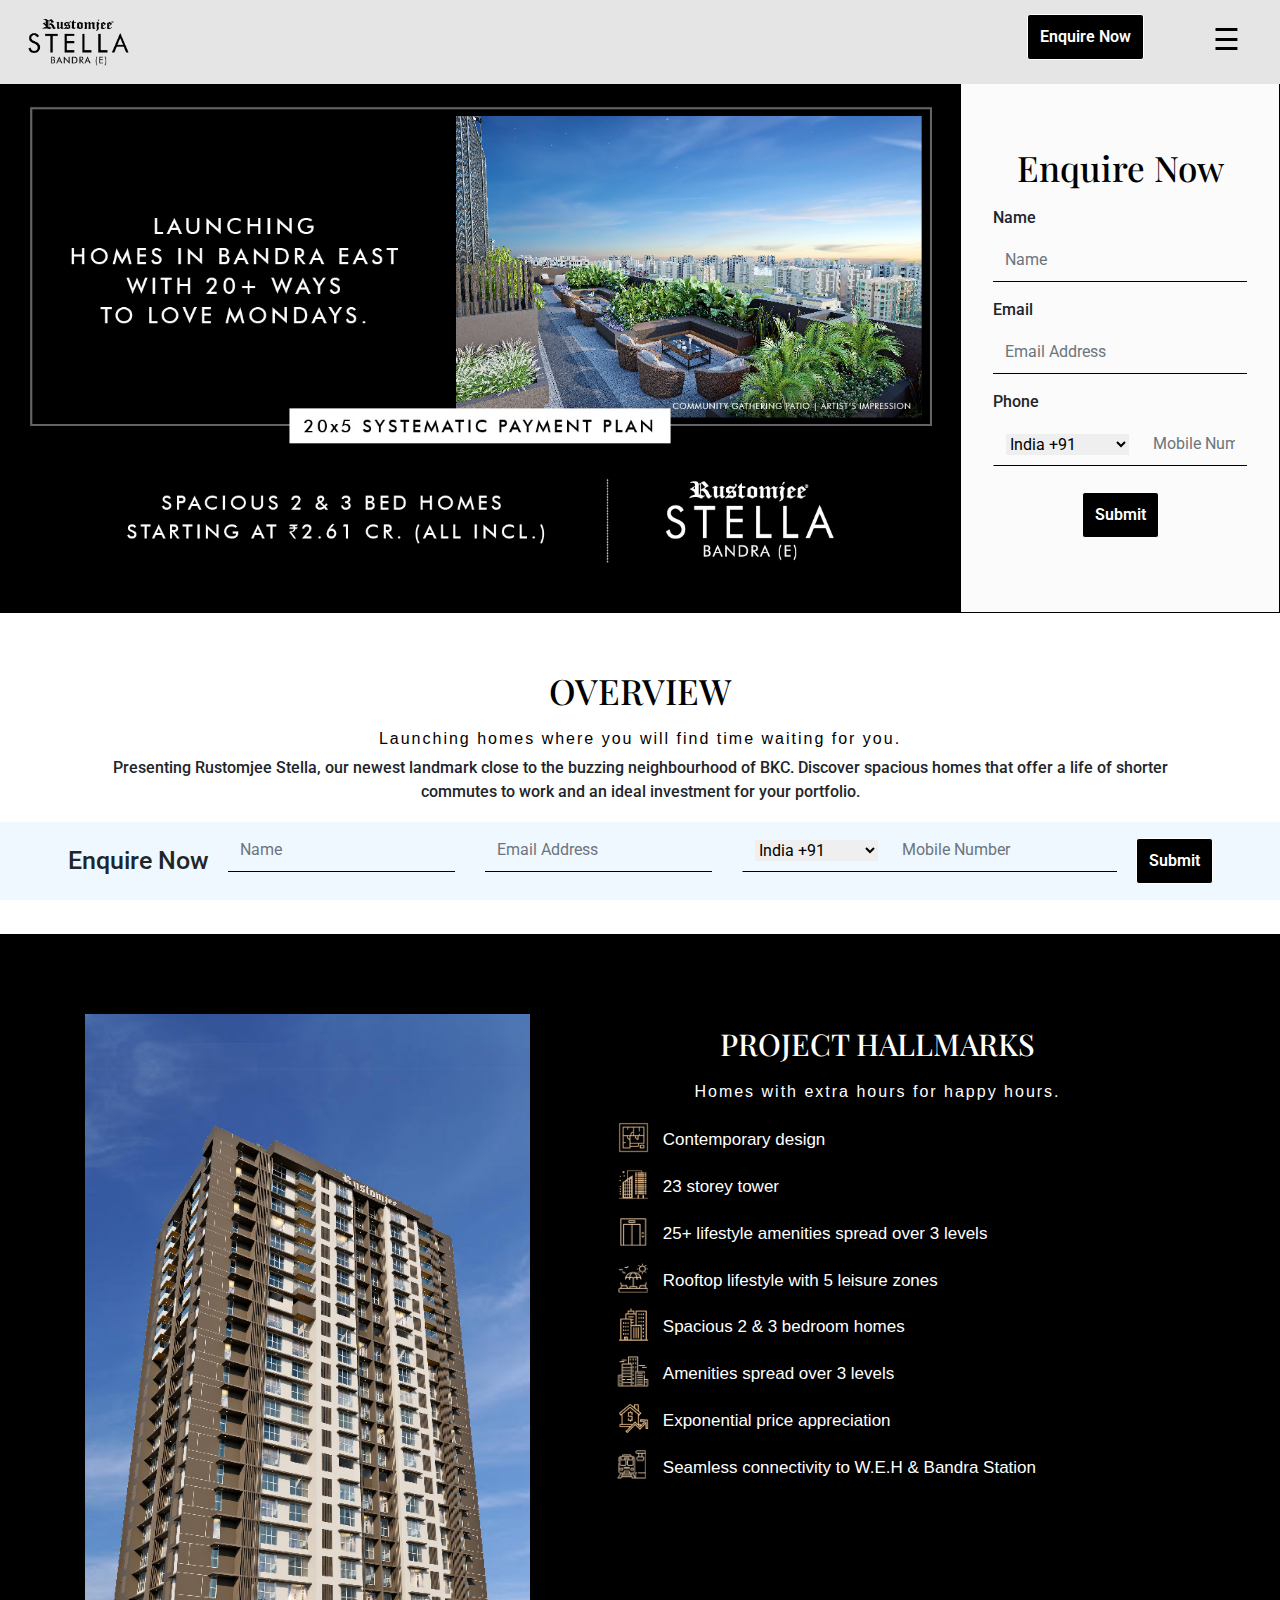
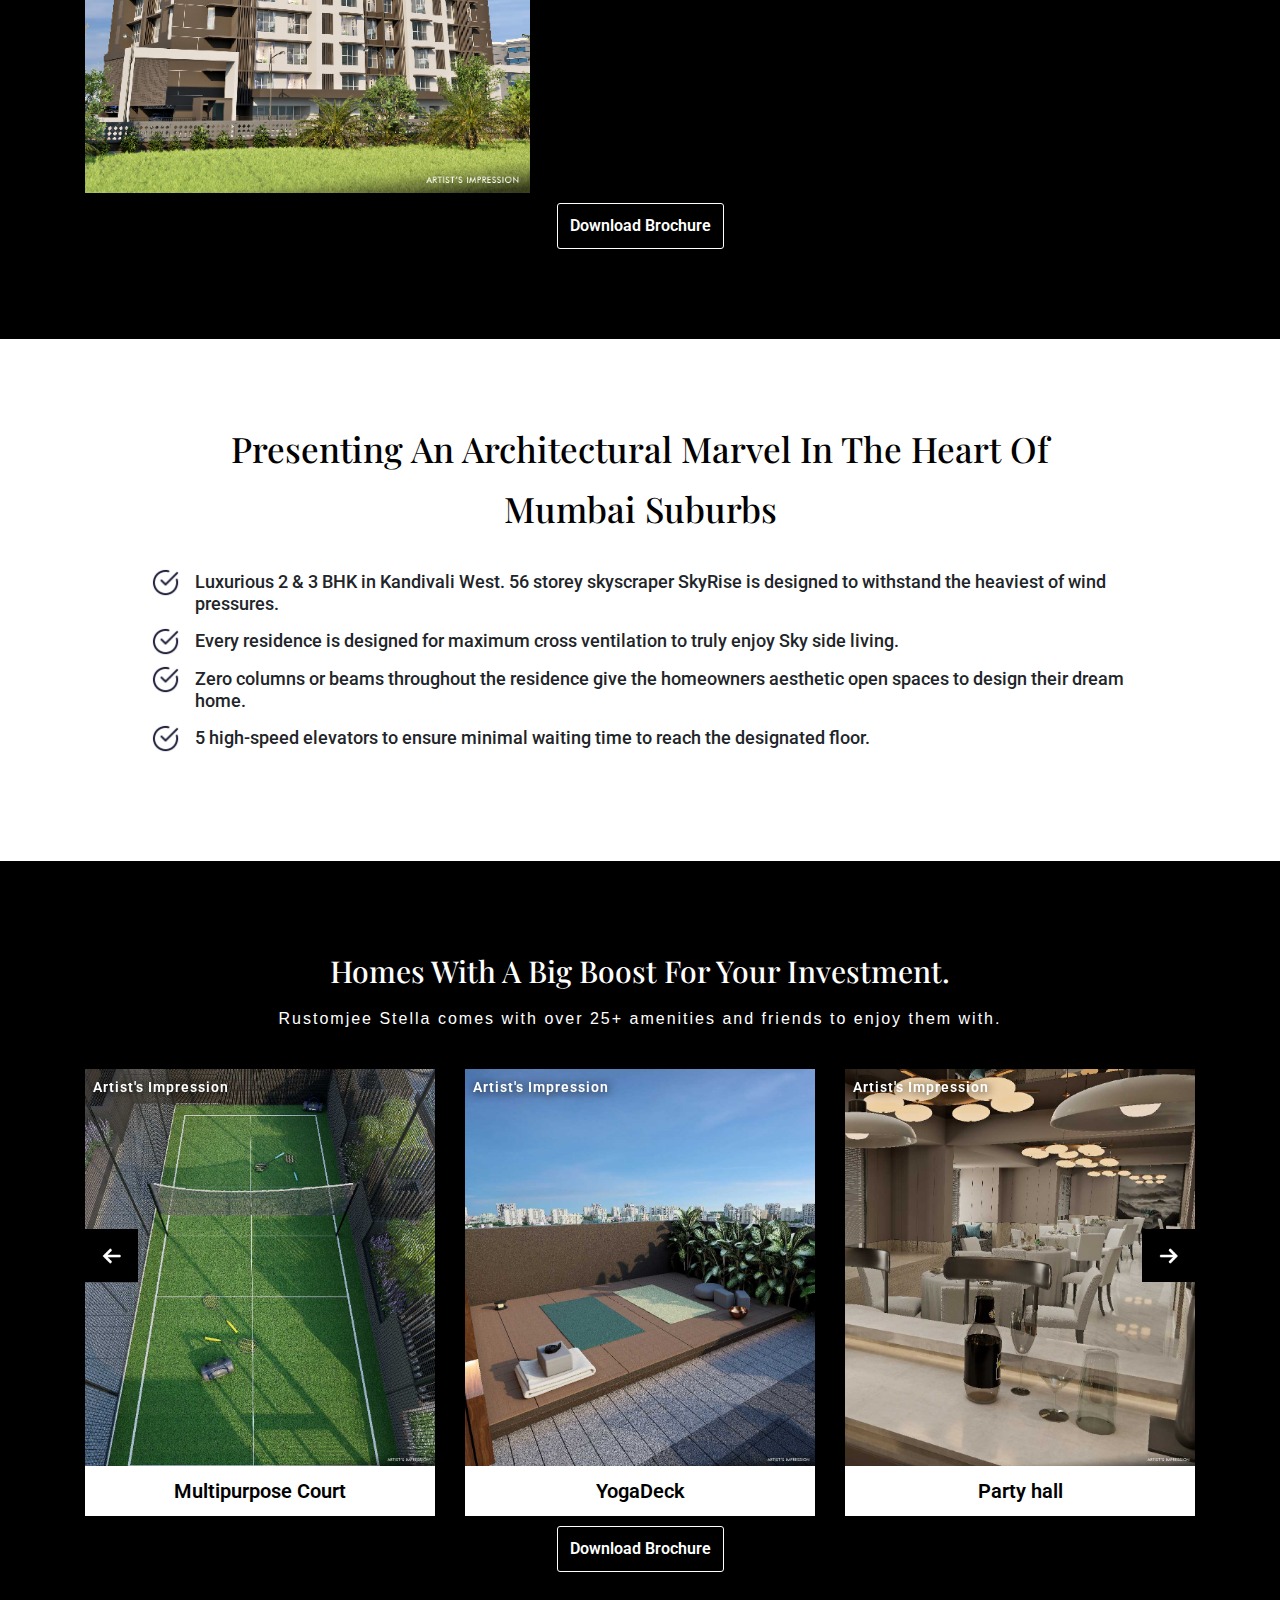
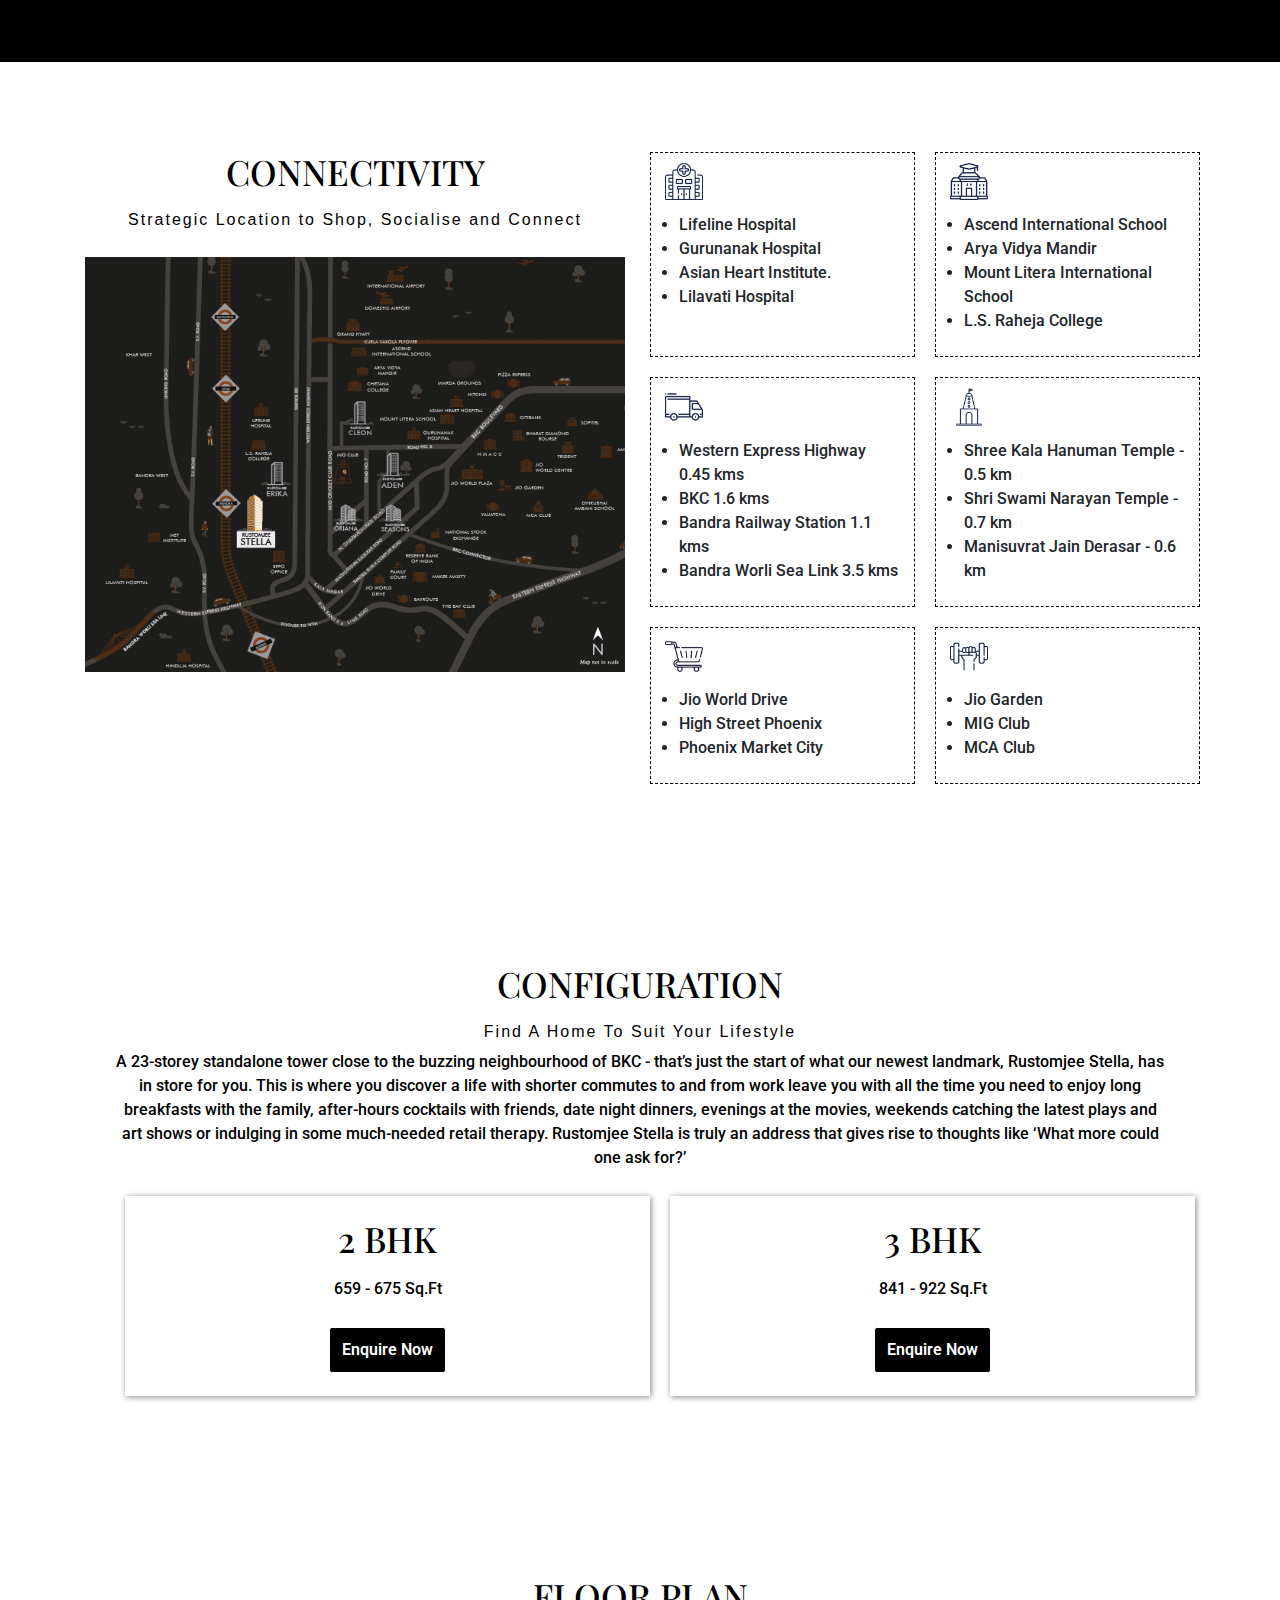
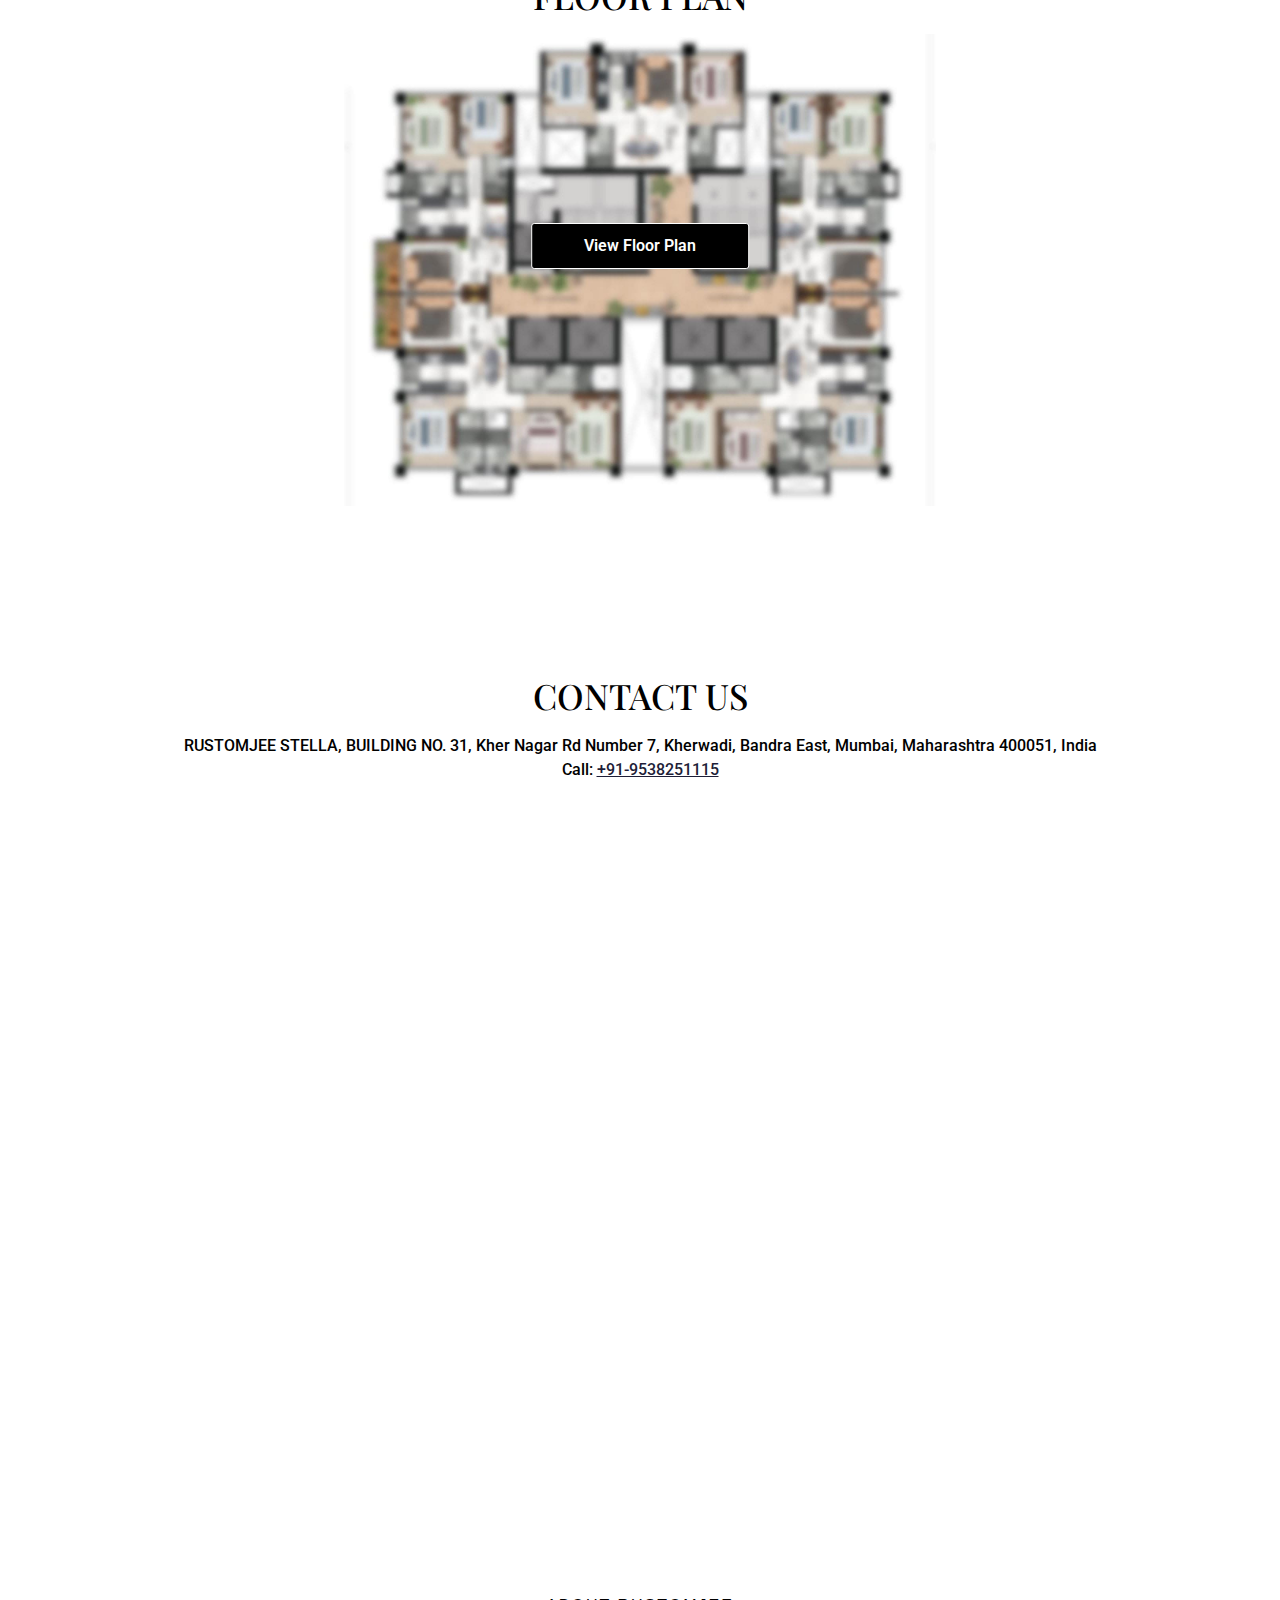
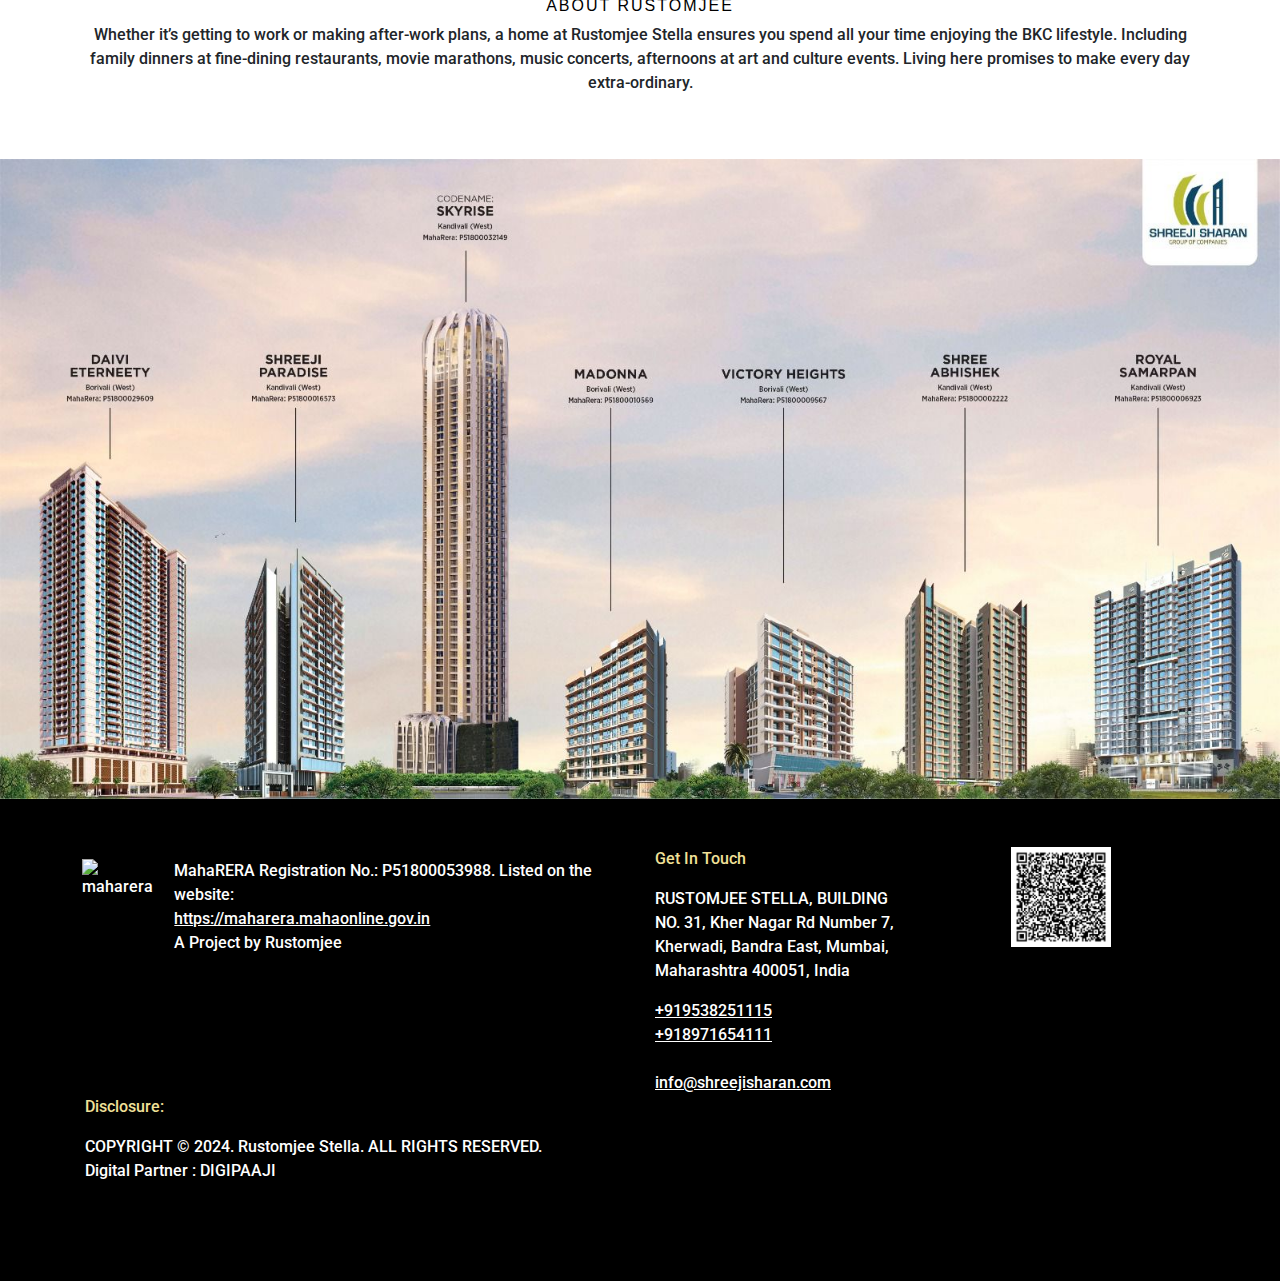
==== commit 3dfb12d4: "upd 5/2/24" ====
--- a/index.html
+++ b/index.html
@@ -1074,7 +1074,7 @@
                 <div class="col-lg-6 col-md-12 col-sm-12 skyrise-config-blocks">
                   <h2 class="skyrise-big-header-blue">2 BHK</h2>
                   <p class="skyrise-paragraph-text-blue">
-                    Deck <br />659 - 675 Sq.Ft
+                    659 - 675 Sq.Ft
                   </p>
                   <button
                     type="button"
@@ -1089,7 +1089,6 @@
                 <div class="col-lg-6 col-md-12 col-sm-12 skyrise-config-blocks">
                   <h2 class="skyrise-big-header-blue">3 BHK</h2>
                   <p class="skyrise-paragraph-text-blue">
-                    Deck <br />
                     841 - 922 Sq.Ft
                   </p>
                   <button
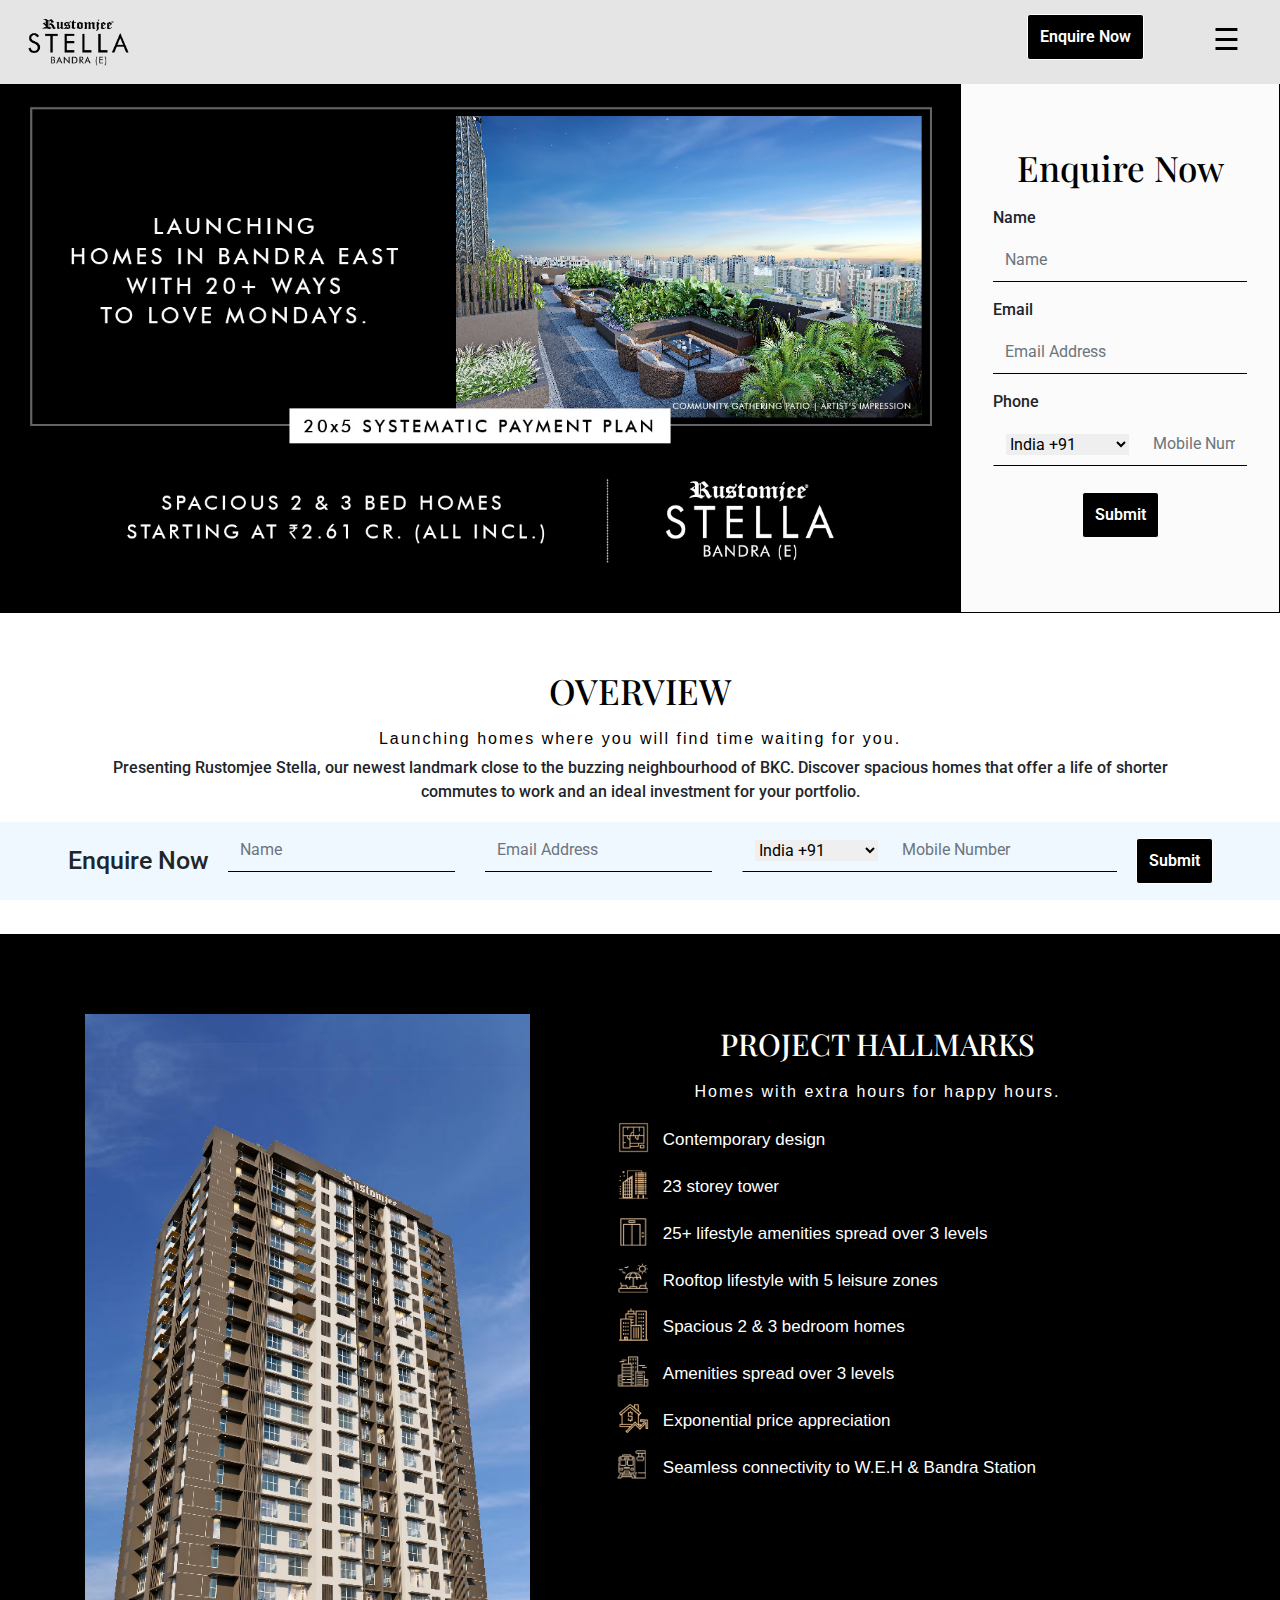
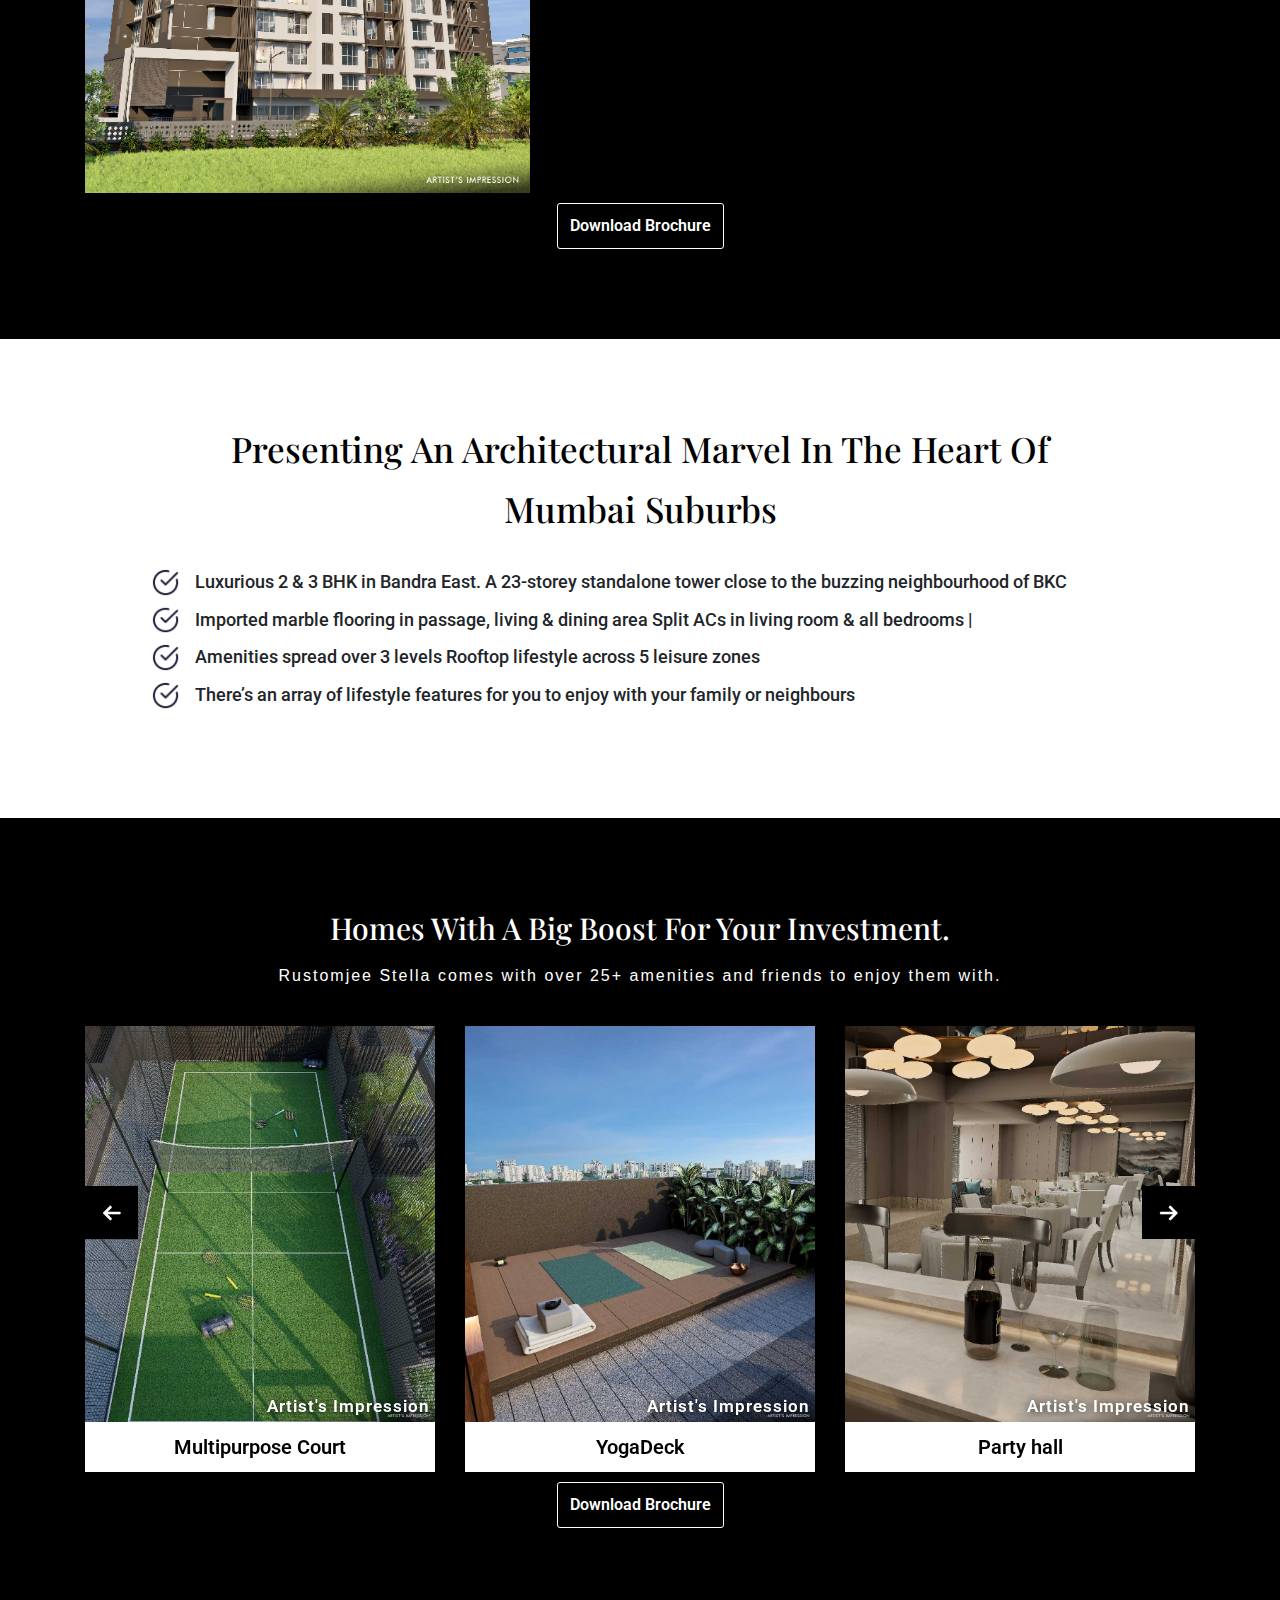
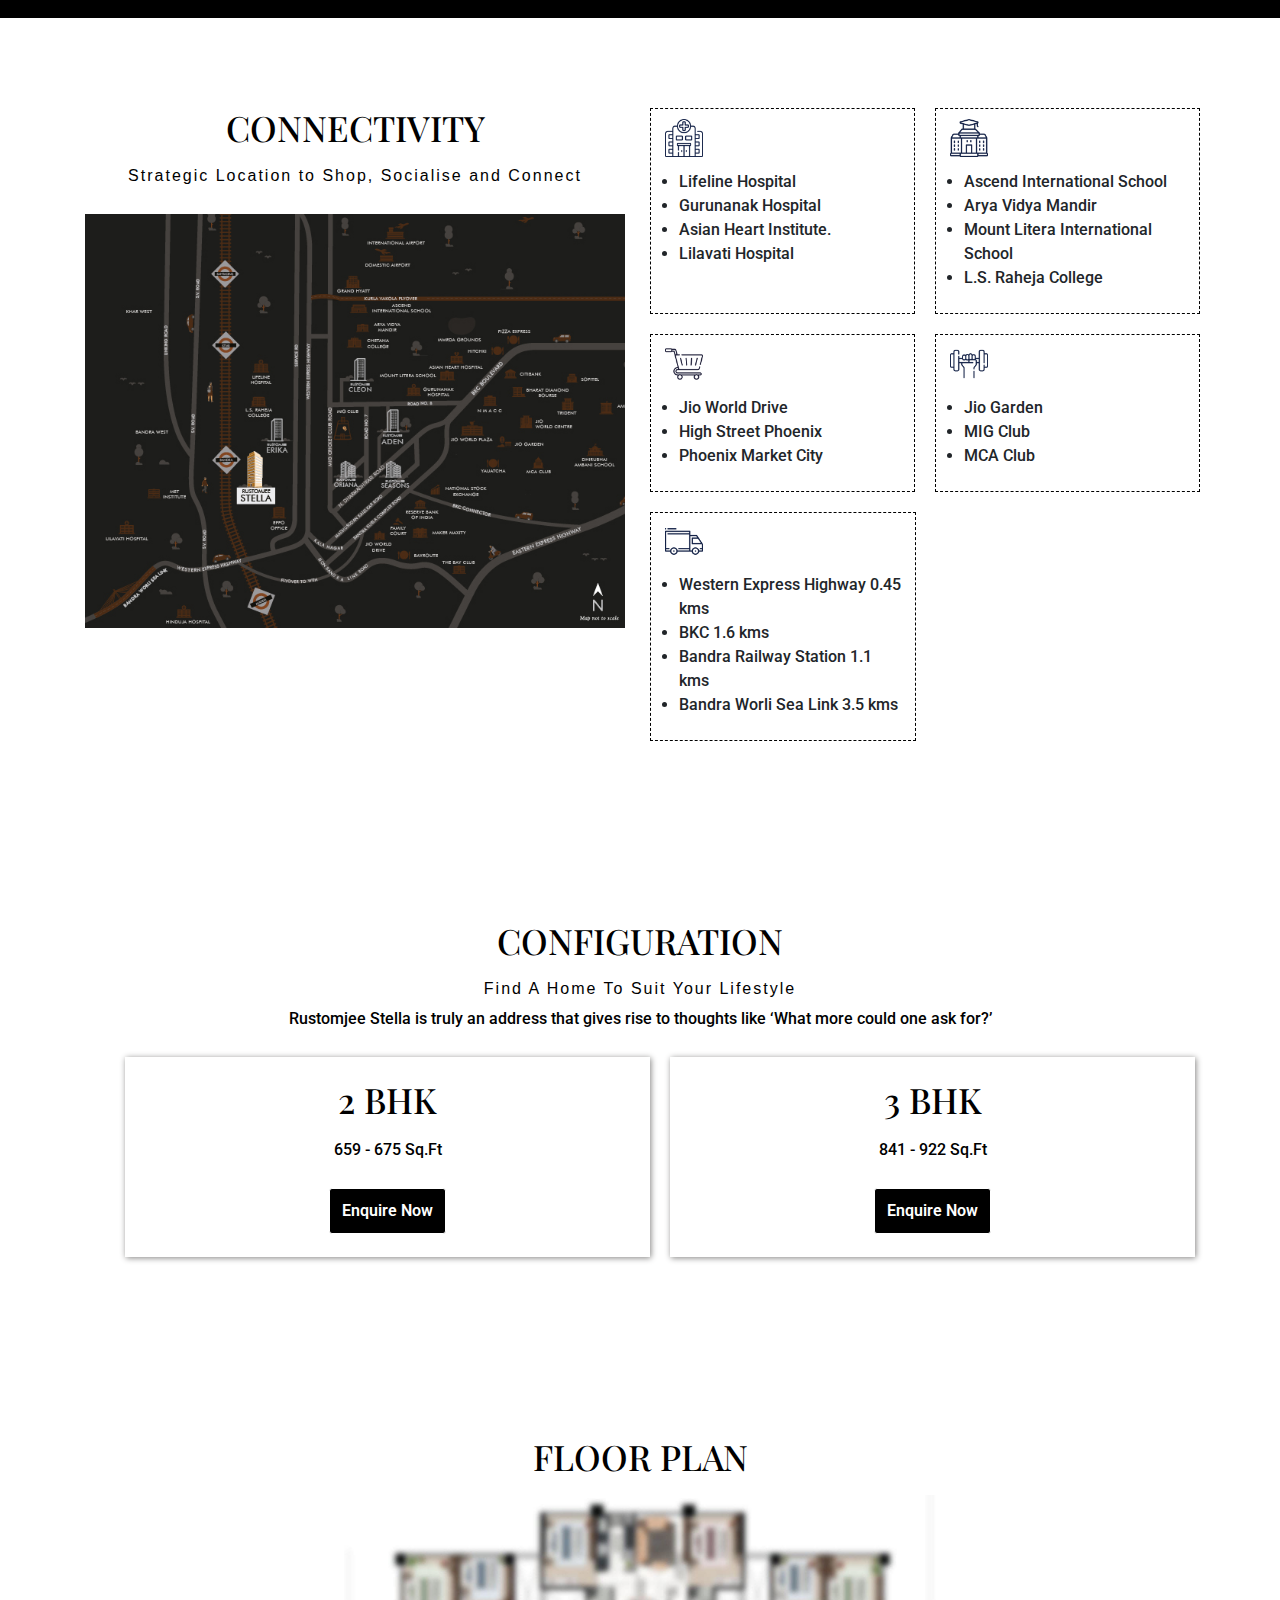
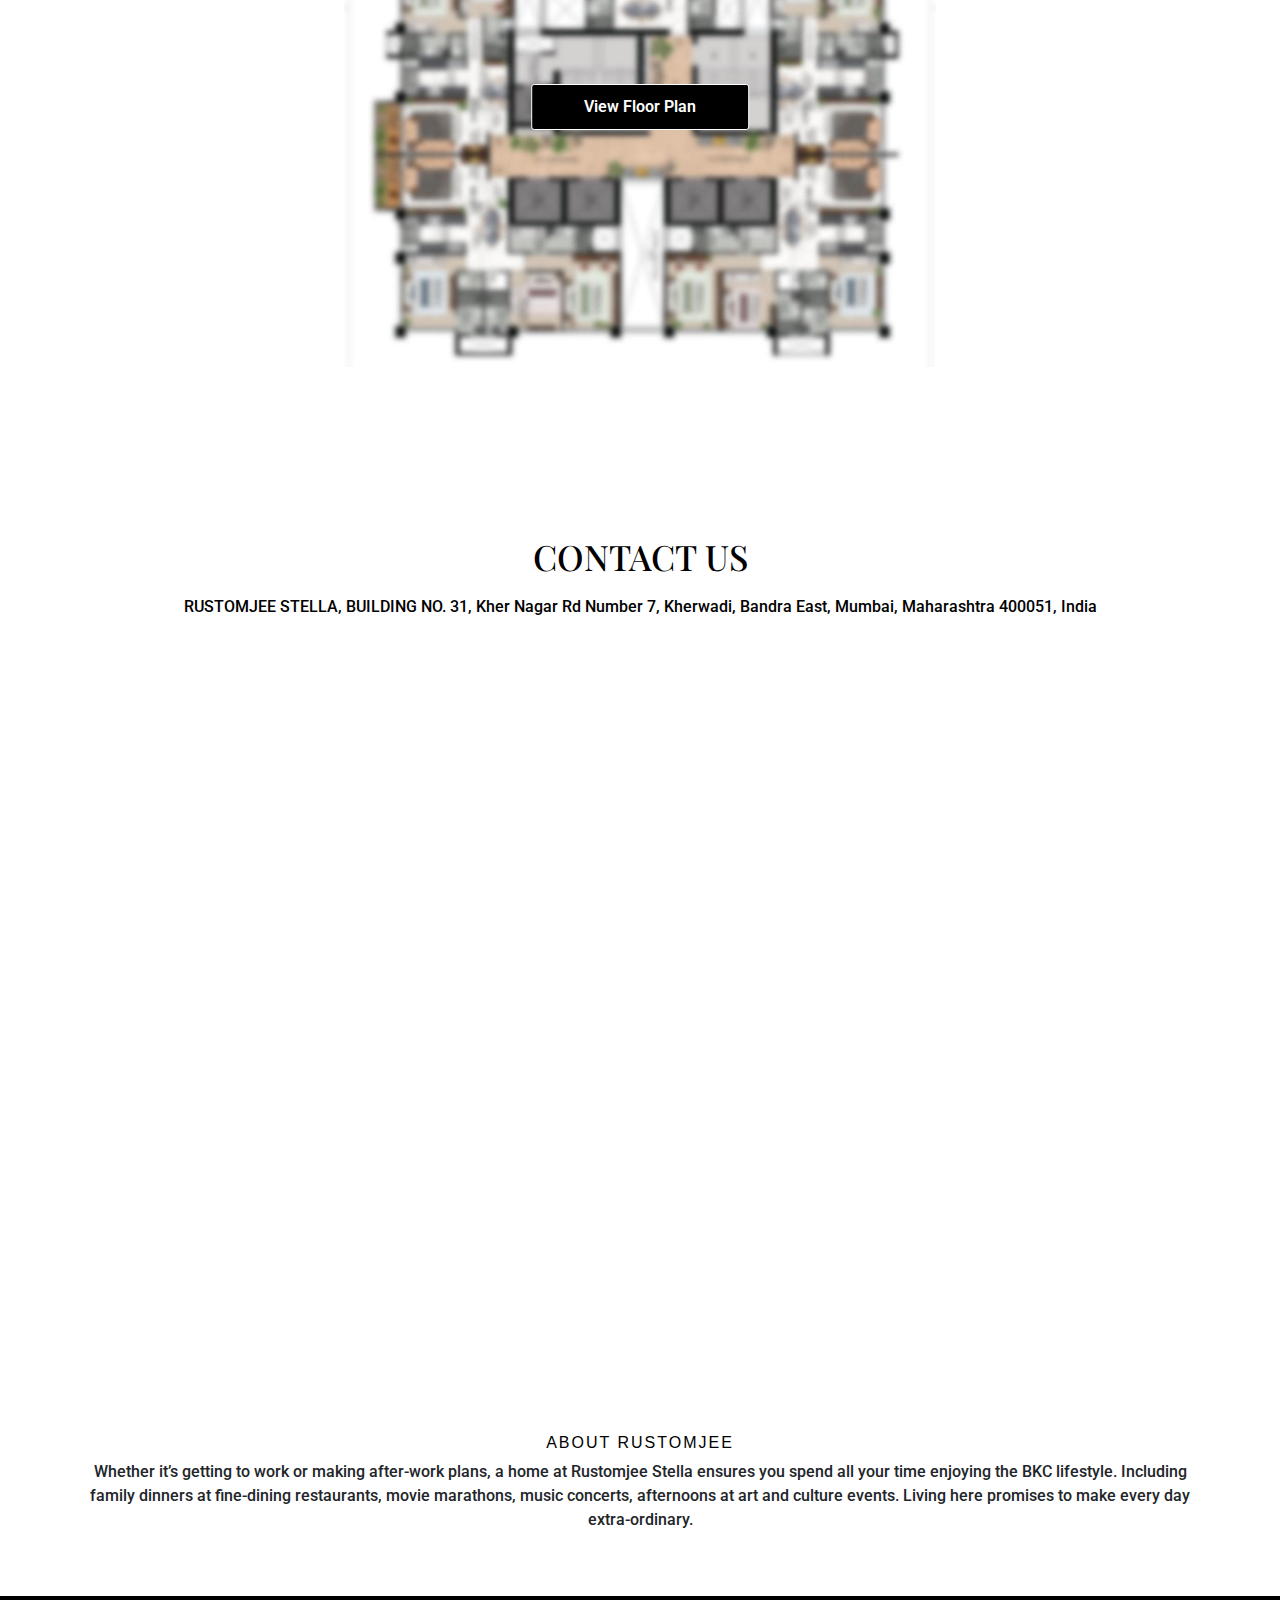
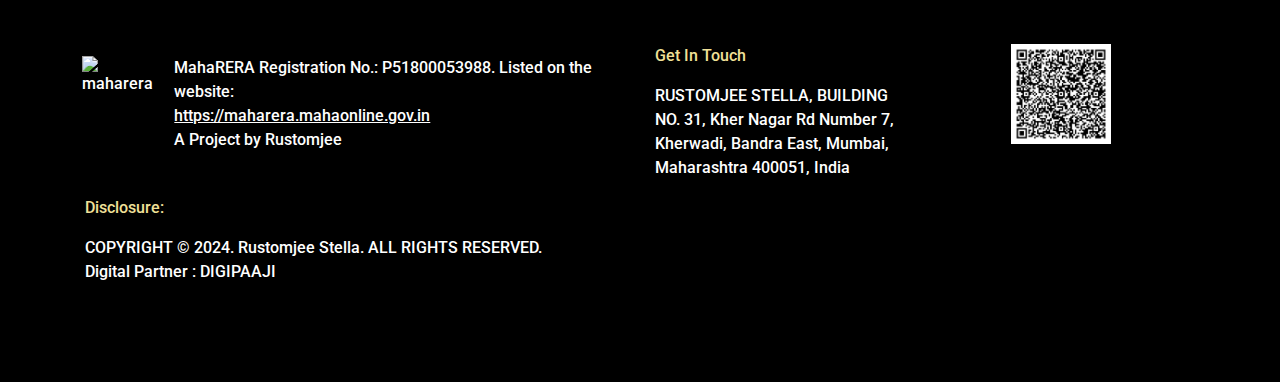
==== commit d0e6f34a: "updates 06/02/24" ====
--- a/index.html
+++ b/index.html
@@ -107,9 +107,9 @@
           >Connectivity</a
         >
       </li>
-      <li class="nav-item">
+      <!-- <li class="nav-item">
         <a class="nav-link" onclick="closeNav()" href="#gallery">Gallery</a>
-      </li>
+      </li> -->
       <li class="nav-item">
         <a class="nav-link" onclick="closeNav()" href="#configuration"
           >Configuration</a
@@ -505,9 +505,8 @@
               />
               <div class="media-body">
                 <h5 class="text-pov">
-                  Luxurious 2 & 3 BHK in Kandivali West. 56 storey skyscraper
-                  SkyRise is designed to withstand the heaviest of wind
-                  pressures.
+                  Luxurious 2 & 3 BHK in Bandra East. A 23-storey standalone tower close to the buzzing neighbourhood
+                  of BKC 
                 </h5>
               </div>
             </li>
@@ -520,8 +519,8 @@
               />
               <div class="media-body">
                 <h5 class="text-pov">
-                  Every residence is designed for maximum cross ventilation to
-                  truly enjoy Sky side living.
+                  Imported marble flooring in passage, living & dining area
+Split ACs in living room & all bedrooms |
                 </h5>
               </div>
             </li>
@@ -534,8 +533,9 @@
               />
               <div class="media-body">
                 <h5 class="text-pov">
-                  Zero columns or beams throughout the residence give the
-                  homeowners aesthetic open spaces to design their dream home.
+                  Amenities spread over 3 levels
+                  Rooftop lifestyle across 5 leisure zones
+                  
                 </h5>
               </div>
             </li>
@@ -548,8 +548,8 @@
               />
               <div class="media-body">
                 <h5 class="text-pov">
-                  5 high-speed elevators to ensure minimal waiting time to reach
-                  the designated floor.
+                  There’s an array of lifestyle features for you to enjoy
+                  with your family or neighbours
                 </h5>
               </div>
             </li>
@@ -583,7 +583,7 @@
             <div class="carousel-inner">
               <div class="carousel-item active">
                 <div class="relativetextbox">
-                  <div class="absolutetexttop">Artist's Impression</div>
+                  Artist's Impression
                 </div>
                 <img
                   class="galleryimg"
@@ -594,7 +594,7 @@
               </div>
               <div class="carousel-item">
                 <div class="relativetextbox">
-                  <div class="absolutetexttop">Artist's Impression</div>
+                  Artist's Impression
                 </div>
                 <img
                   class="galleryimg"
@@ -605,7 +605,8 @@
               </div>
               <div class="carousel-item">
                 <div class="relativetextbox">
-                  <div class="absolutetexttop">Artist's Impression</div>
+                  <!-- <div class="absolutetexttop">Artist's Impression</div> -->
+                  Artist's Impression
                 </div>
                 <img
                   class="galleryimg"
@@ -616,7 +617,7 @@
               </div>
               <div class="carousel-item">
                 <div class="relativetextbox">
-                  <div class="absolutetexttop">Artist's Impression</div>
+                  Artist's Impression
                 </div>
                 <img
                   class="galleryimg"
@@ -627,7 +628,7 @@
               </div>
               <div class="carousel-item">
                 <div class="relativetextbox">
-                  <div class="absolutetexttop">Artist's Impression</div>
+                  Artist's Impression
                 </div>
                 <img
                   class="galleryimg"
@@ -639,7 +640,7 @@
 
               <div class="carousel-item">
                 <div class="relativetextbox">
-                  <div class="absolutetexttop">Artist's Impression</div>
+                  Artist's Impression
                 </div>
                 <img
                   class="galleryimg"
@@ -650,7 +651,7 @@
               </div>
               <div class="carousel-item">
                 <div class="relativetextbox">
-                  <div class="absolutetexttop">Artist's Impression</div>
+                  Artist's Impression
                 </div>
                 <img
                   class="galleryimg"
@@ -661,7 +662,7 @@
               </div>
               <div class="carousel-item">
                 <div class="relativetextbox">
-                  <div class="absolutetexttop">Artist's Impression</div>
+                  Artist's Impression
                 </div>
                 <img
                   class="galleryimg"
@@ -673,7 +674,7 @@
 
               <div class="carousel-item">
                 <div class="relativetextbox">
-                  <div class="absolutetexttop">Artist's Impression</div>
+                  Artist's Impression
                 </div>
                 <img
                   class="galleryimg"
@@ -723,9 +724,11 @@
               <div class="carousel-inner">
                 <div class="carousel-item">
                   <div class="row">
-                    <div class="col-lg-4 text-center relativetextbox">
+                    <div class="col-lg-4 text-center">
                       
-                        <div class="absolutetexttop">Artist's Impression</div>
+                      <div class="relativetextbox">
+                        Artist's Impression
+                      </div>
                       
                       <img
                         class="galleryimg"
@@ -737,7 +740,8 @@
 
                     <div class="col-lg-4">
                       <div class="relativetextbox">
-                        <div class="absolutetexttop">Artist's Impression</div>
+                        <!-- <div class="absolutetexttop">Artist's Impression</div> -->
+                        Artist's Impression
                       </div>
                       <img
                         class="galleryimg"
@@ -749,7 +753,7 @@
 
                     <div class="col-lg-4">
                       <div class="relativetextbox">
-                        <div class="absolutetexttop">Artist's Impression</div>
+                        Artist's Impression
                       </div>
                       <img
                         class="galleryimg"
@@ -765,7 +769,7 @@
                   <div class="row">
                     <div class="col-lg-4 text-center">
                       <div class="relativetextbox">
-                        <div class="absolutetexttop">Artist's Impression</div>
+                        Artist's Impression
                       </div>
                       <img
                         class="galleryimg"
@@ -777,7 +781,7 @@
 
                     <div class="col-lg-4">
                       <div class="relativetextbox">
-                        <div class="absolutetexttop">Artist's Impression</div>
+                        Artist's Impression
                       </div>
                       <img
                         class="galleryimg"
@@ -789,7 +793,7 @@
 
                     <div class="col-lg-4">
                       <div class="relativetextbox">
-                        <div class="absolutetexttop">Artist's Impression</div>
+                        Artist's Impression
                       </div>
                       <img
                         class="galleryimg"
@@ -805,7 +809,7 @@
                   <div class="row">
                     <div class="col-lg-4 text-center">
                       <div class="relativetextbox">
-                        <div class="absolutetexttop">Artist's Impression</div>
+                        Artist's Impression
                       </div>
                       <img
                         class="galleryimg"
@@ -817,7 +821,7 @@
 
                     <div class="col-lg-4">
                       <div class="relativetextbox">
-                        <div class="absolutetexttop">Artist's Impression</div>
+                        Artist's Impression
                       </div>
                       <img
                         class="galleryimg"
@@ -829,7 +833,7 @@
 
                     <div class="col-lg-4">
                       <div class="relativetextbox">
-                        <div class="absolutetexttop">Artist's Impression</div>
+                        Artist's Impression
                       </div>
                       <img
                         class="galleryimg"
@@ -973,6 +977,32 @@
               <div class="col skyrise-con-blocks">
                 <img
                   class="skyrise-icons-con text-center"
+                  src="assets/images/skyrise-website-connectivity-icon-shopping-cart230822.png"
+                  alt="skyrise-website-connectivity-icon-shopping-cart"
+                />
+                <ul class="nearest-loc">
+                  <li>Jio World Drive</li>
+                  <li>High Street Phoenix</li>
+                  <li>Phoenix Market City</li>
+                </ul>
+              </div>
+              <div class="col skyrise-con-blocks">
+                <img
+                  class="skyrise-icons-con text-center"
+                  src="assets/images/skyrise-website-connectivity-icon-gym230822.png"
+                  alt="skyrise-website-connectivity-icon-gym"
+                />
+                <ul class="nearest-loc">
+                  <li>Jio Garden</li>
+                  <li>MIG Club</li>
+                  <li>MCA Club</li>
+                </ul>
+              </div>
+            </div>
+            <div class="row" id="connectivity-last-row" >
+              <div class="col skyrise-con-blocks">
+                <img
+                  class="skyrise-icons-con text-center"
                   src="assets/images/skyrise-website-connectivity-icon-truck230822.png"
                   alt="skyrise-website-connectivity-icon-truck"
                 />
@@ -983,7 +1013,7 @@
                   <li>Bandra Worli Sea Link 3.5 kms</li>
                 </ul>
               </div>
-              <div class="col skyrise-con-blocks">
+              <!-- <div class="col skyrise-con-blocks">
                 <img
                   class="skyrise-icons-con text-center"
                   src="assets/images/skyrise-website-connectivity-icon-temple230822.png"
@@ -994,34 +1024,7 @@
                   <li>Shri Swami Narayan Temple - 0.7 km</li>
                   <li>Manisuvrat Jain Derasar - 0.6 km</li>
                 </ul>
-              </div>
-            </div>
-
-            <div class="row">
-              <div class="col skyrise-con-blocks">
-                <img
-                  class="skyrise-icons-con text-center"
-                  src="assets/images/skyrise-website-connectivity-icon-shopping-cart230822.png"
-                  alt="skyrise-website-connectivity-icon-shopping-cart"
-                />
-                <ul class="nearest-loc">
-                  <li>Jio World Drive</li>
-                  <li>High Street Phoenix</li>
-                  <li>Phoenix Market City</li>
-                </ul>
-              </div>
-              <div class="col skyrise-con-blocks">
-                <img
-                  class="skyrise-icons-con text-center"
-                  src="assets/images/skyrise-website-connectivity-icon-gym230822.png"
-                  alt="skyrise-website-connectivity-icon-gym"
-                />
-                <ul class="nearest-loc">
-                  <li>Jio Garden</li>
-                  <li>MIG Club</li>
-                  <li>MCA Club</li>
-                </ul>
-              </div>
+              </div> -->
             </div>
           </div>
         </div>
@@ -1056,17 +1059,8 @@
                 </h2>
                 <h4 class="skyrise-small-subheader-blue"> Find A Home To Suit Your Lifestyle</h4>
                 <p class="skyrise-paragraph-text-blue">
-                  A 23-storey standalone tower close to the buzzing
-                  neighbourhood of BKC - that’s just the start of what our
-                  newest landmark, Rustomjee Stella, has in store for you. This
-                  is where you discover a life with shorter commutes to and from
-                  work leave you with all the time you need to enjoy long
-                  breakfasts with the family, after-hours cocktails with
-                  friends, date night dinners, evenings at the movies, weekends
-                  catching the latest plays and art shows or indulging in some
-                  much-needed retail therapy. Rustomjee Stella is truly an
-                  address that gives rise to thoughts like ‘What more could one
-                  ask for?’
+                  Rustomjee Stella is truly an address that gives rise to thoughts like
+‘What more could one ask for?’
                 </p>
               </div>
 
@@ -1137,12 +1131,12 @@
             <h2 class="skyrise-big-header-blue">CONTACT US</h2>
             <p class="skyrise-paragraph-address">
               RUSTOMJEE STELLA, BUILDING NO. 31, Kher Nagar Rd Number 7, Kherwadi, Bandra East, Mumbai, Maharashtra 400051, India
-              <br />Call:
-              <span
+              
+              <!-- <span
                 ><a href="tel:+91-9538251115" style="color: #1e1e38">
                   +91-9538251115
                 </a></span
-              >
+              > -->
             </p>
 
             <div class="responsive-map">
@@ -1304,12 +1298,12 @@
       </div>
     </div>
 
-    <img
+    <!-- <img
       src="./assets/images/ShreejiElevations.jpg"
       style="height: auto; width: 100%"
       alt="ShreejiElevations"
       srcset=""
-    />
+    /> -->
 
     <!-- Footer Section -->
     <footer class="bg-footer">
@@ -1342,12 +1336,12 @@
        <div>
          <p class=""><span>RUSTOMJEE STELLA, BUILDING NO. 31, Kher Nagar Rd Number 7, Kherwadi, Bandra East, Mumbai, Maharashtra 400051, India</span></p>
          </div>
-         <div class="links-div d-flex flex-column">
+         <!-- <div class="links-div d-flex flex-column">
           <a class="footer-link" href="tel:+919538251115"> +919538251115</a>
           <a class="footer-link" href="tel:+918971654111"> +918971654111</a>
           <br>
           <a class="footer-link" href="mailto:info@shreejisharan.com">info@shreejisharan.com</a>
-        </div>
+        </div> -->
       </div>
      
      
--- a/assets/css/style.css
+++ b/assets/css/style.css
@@ -613,11 +613,19 @@
 }
 
 .relativetextbox {
-  position: relative;
-  width: auto;
-}
-
-.absolutetexttop {
+  letter-spacing: 1px;
+  font-size: 17px;
+  position: absolute;
+  bottom: 45px;
+  right: 12px;
+  padding: 0.5rem;
+  text-shadow: 1px 1px 10px #000000;
+  color: #fff;
+  text-align: left;
+  font-weight: 600;
+}
+
+/* .absolutetexttop {
   letter-spacing: 1px;
   font-size: 14px;
   position: absolute;
@@ -628,7 +636,7 @@
   color: #fff;
   text-align: left;
   font-weight: 600;
-}
+} */
 
 .ss-n {
   font-weight: 600;
@@ -912,6 +920,17 @@
   }
 }
 
+#connectivity-last-row {
+  width:53%;
+}
+
+@media screen and (max-device-width: 562px){
+  #connectivity-last-row{
+    width: auto;
+  }
+}
+
+
 /*
 @media (min-width: 576px) {
 .col-sm-1 {
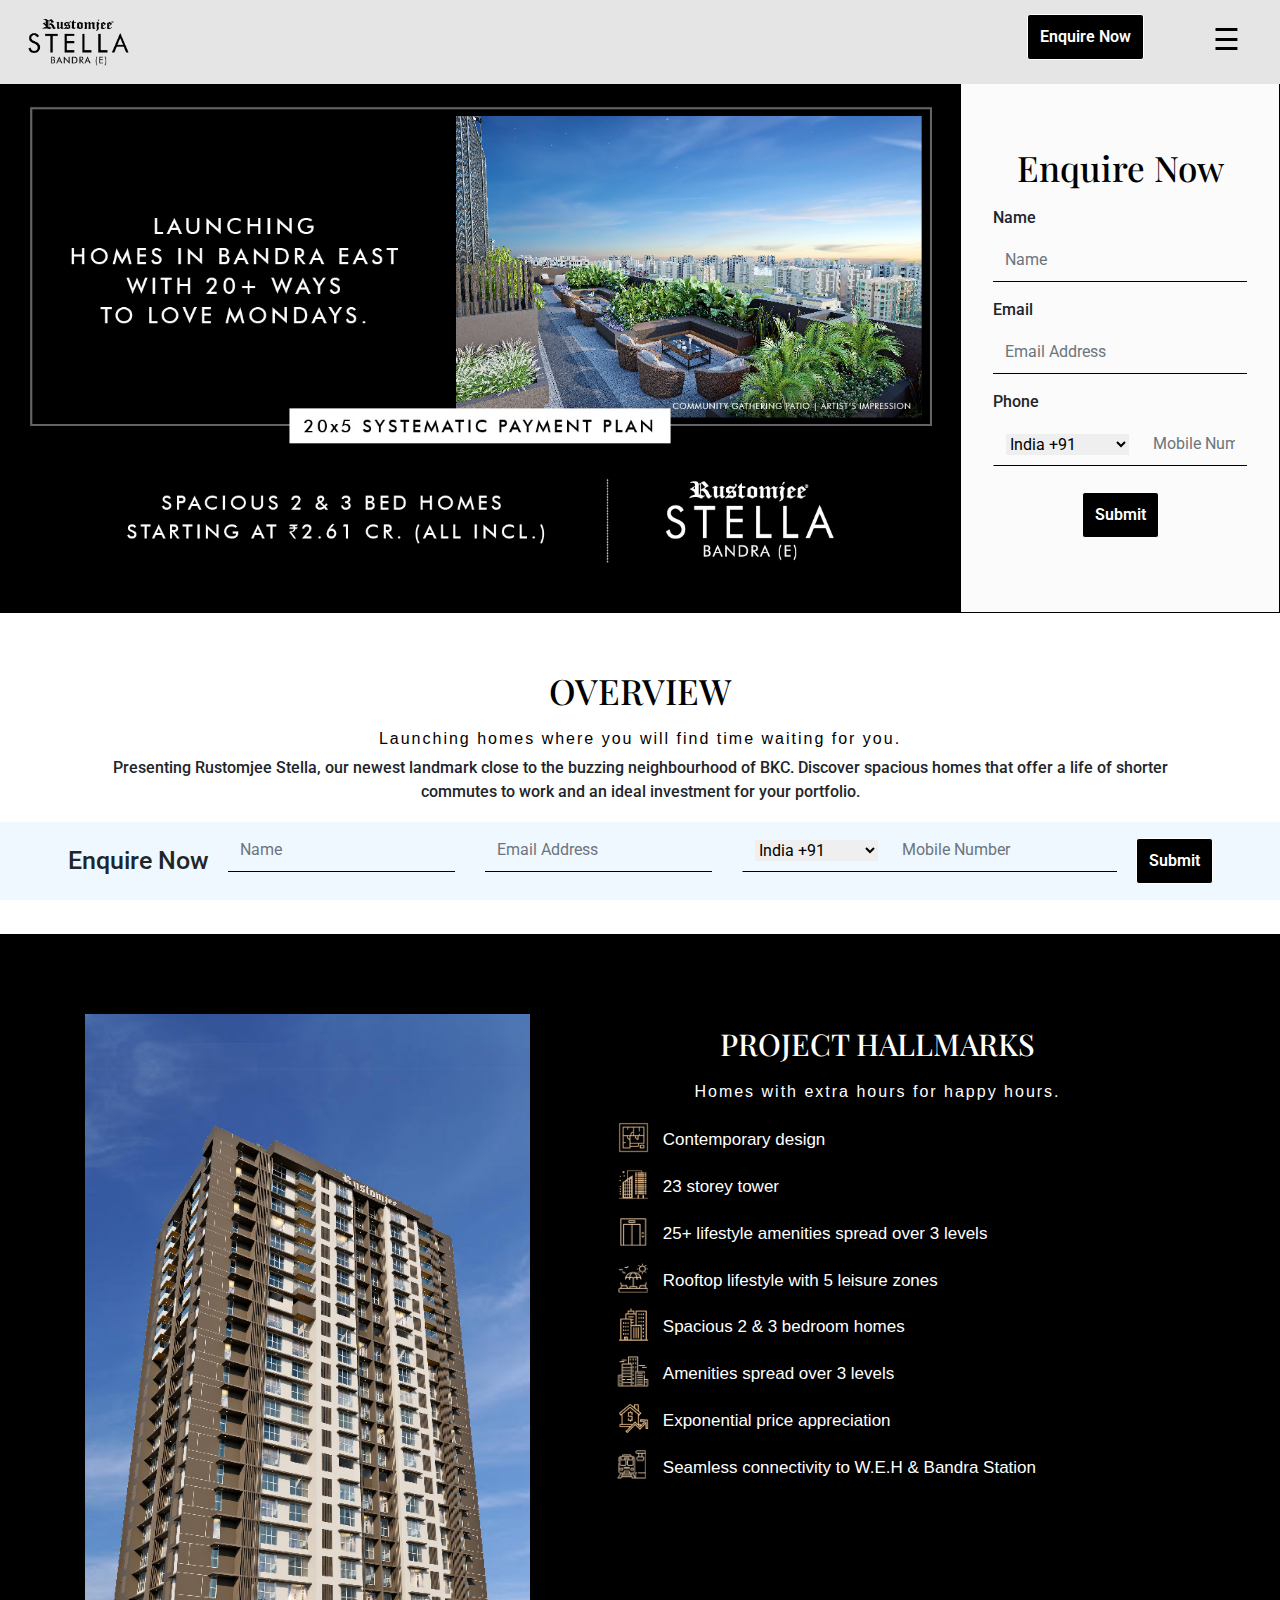
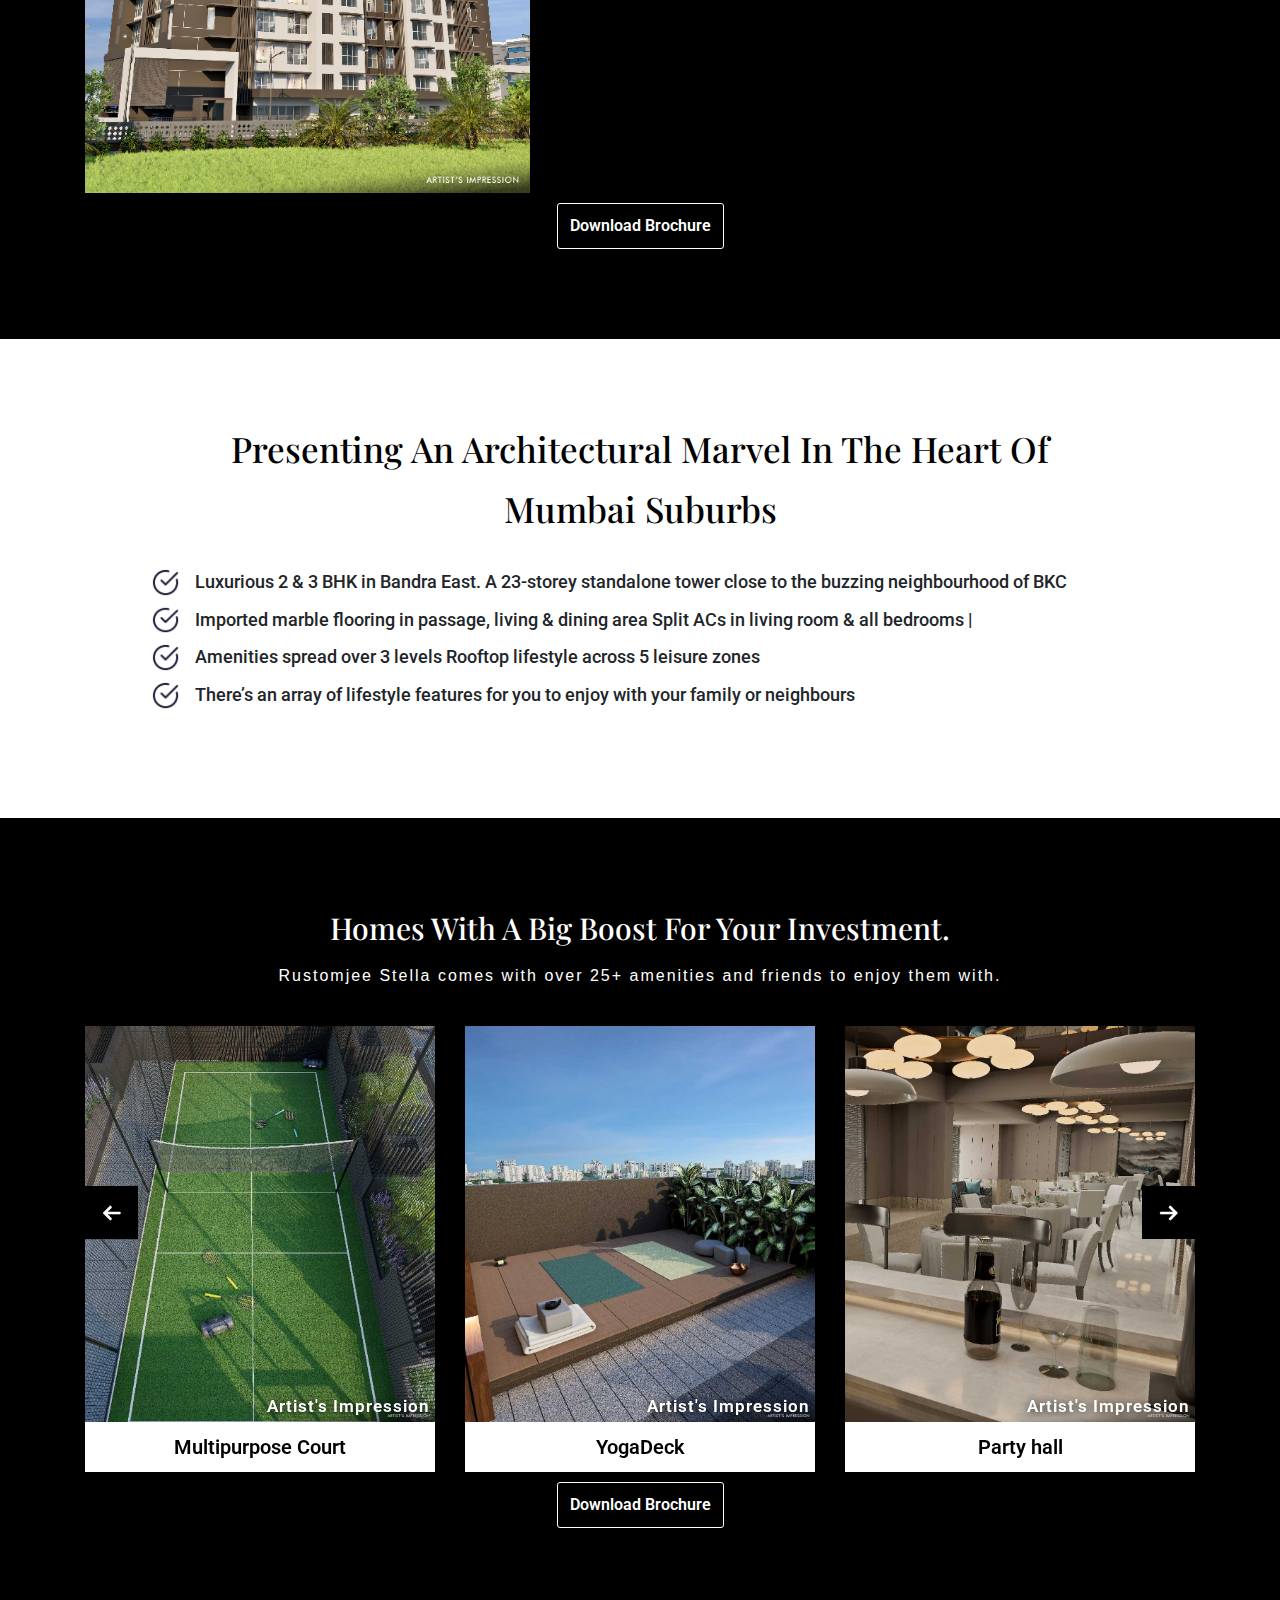
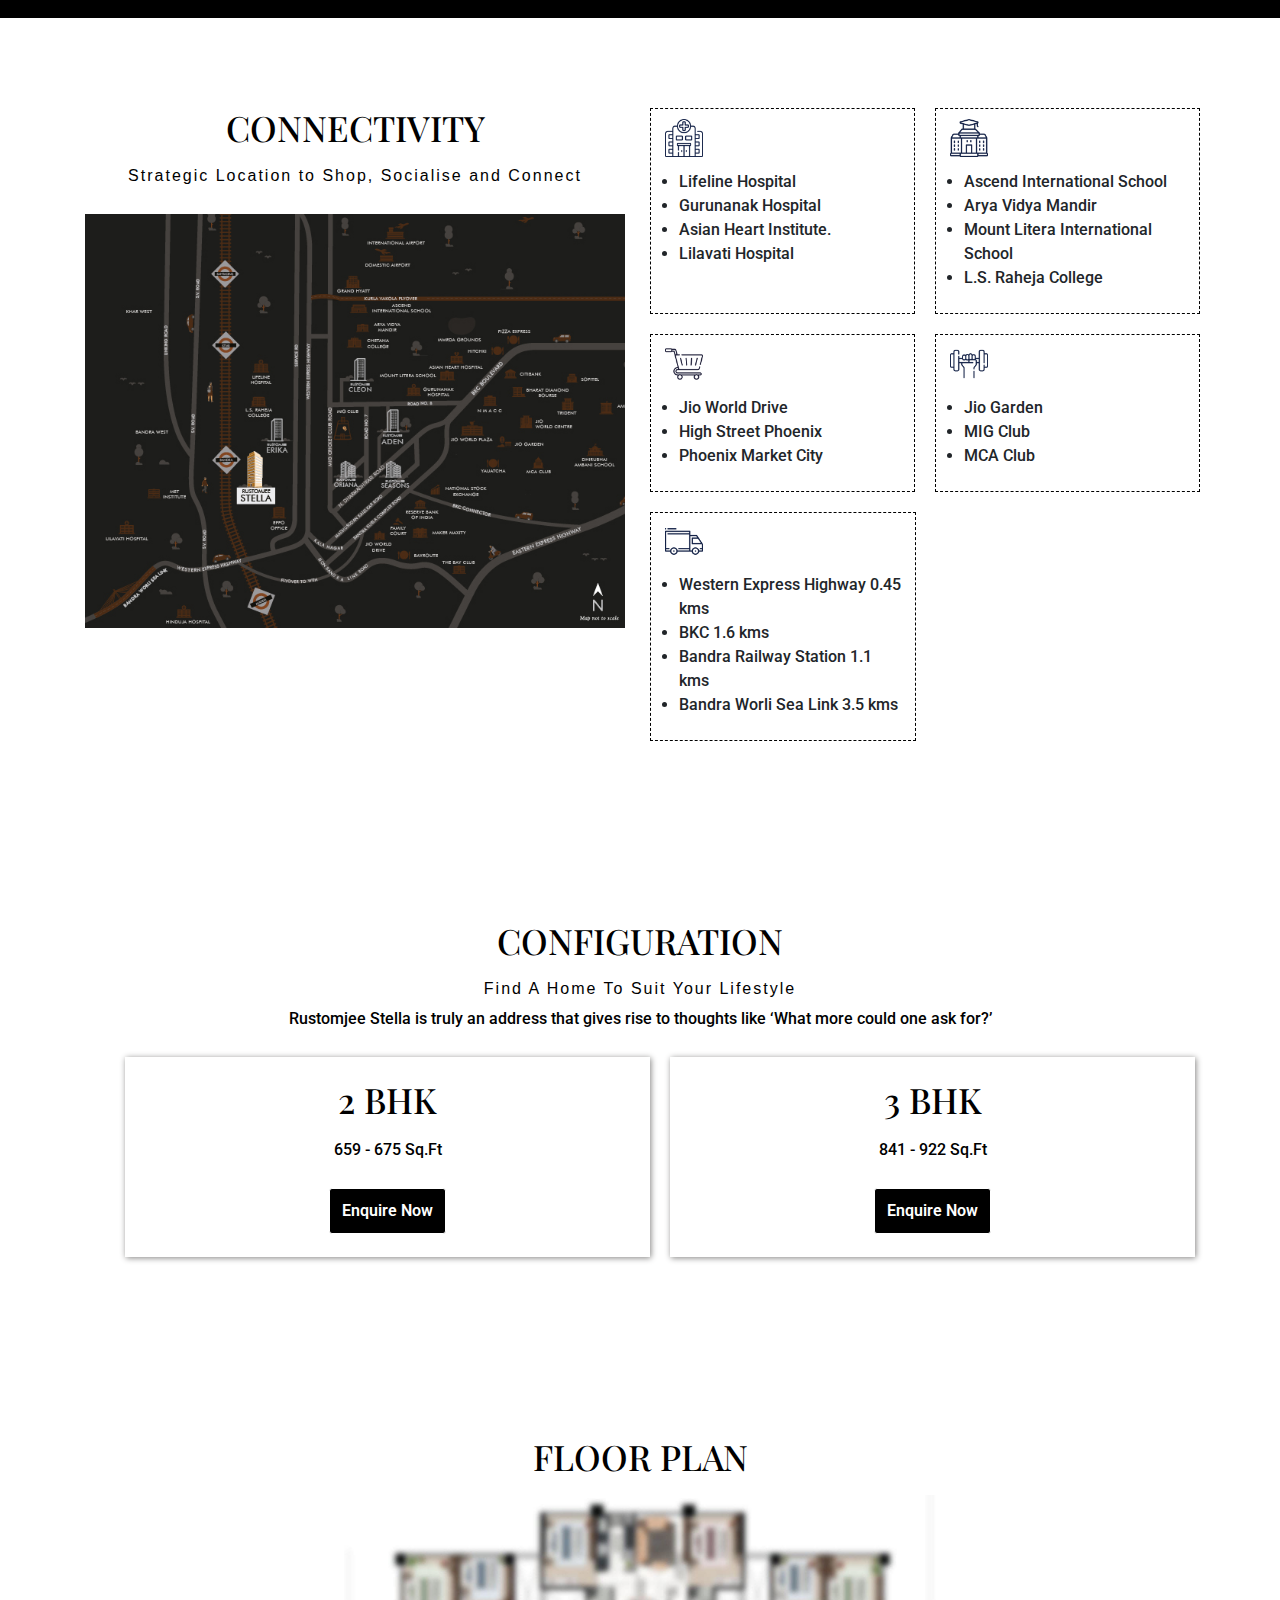
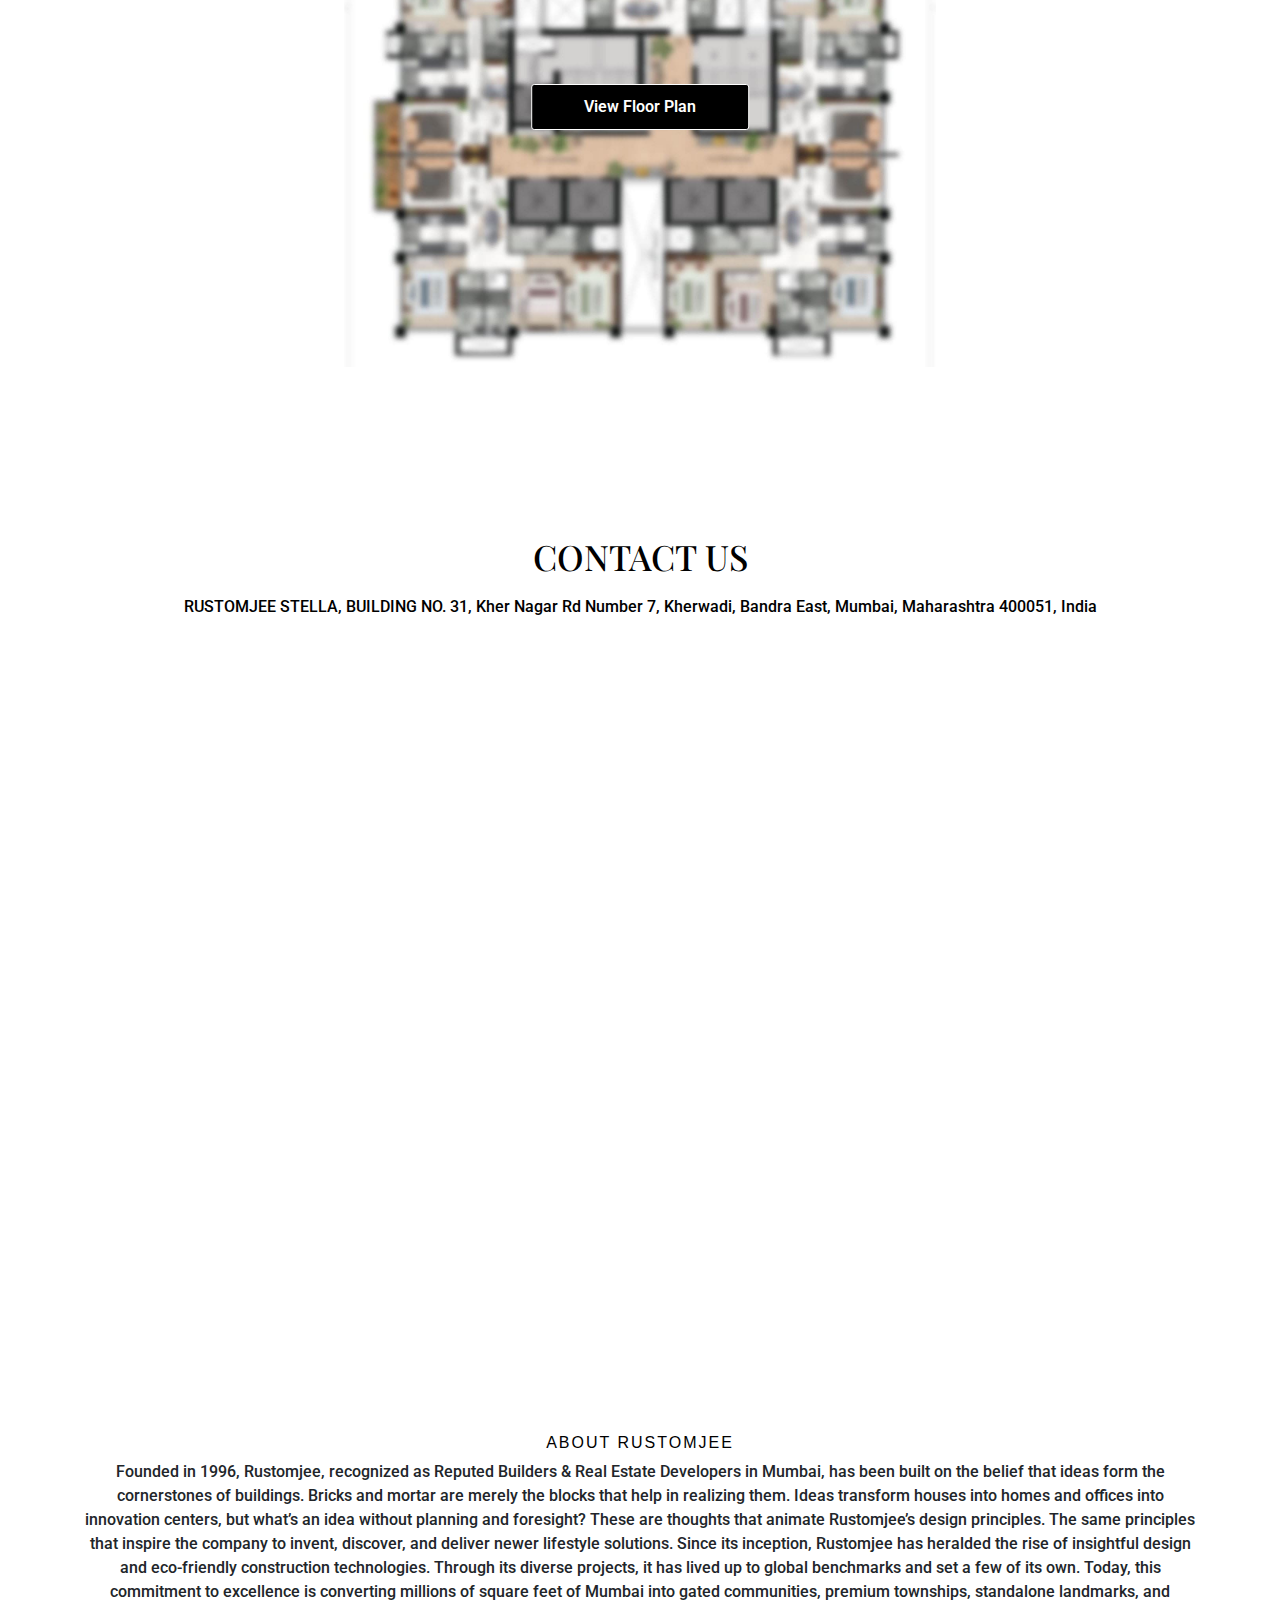
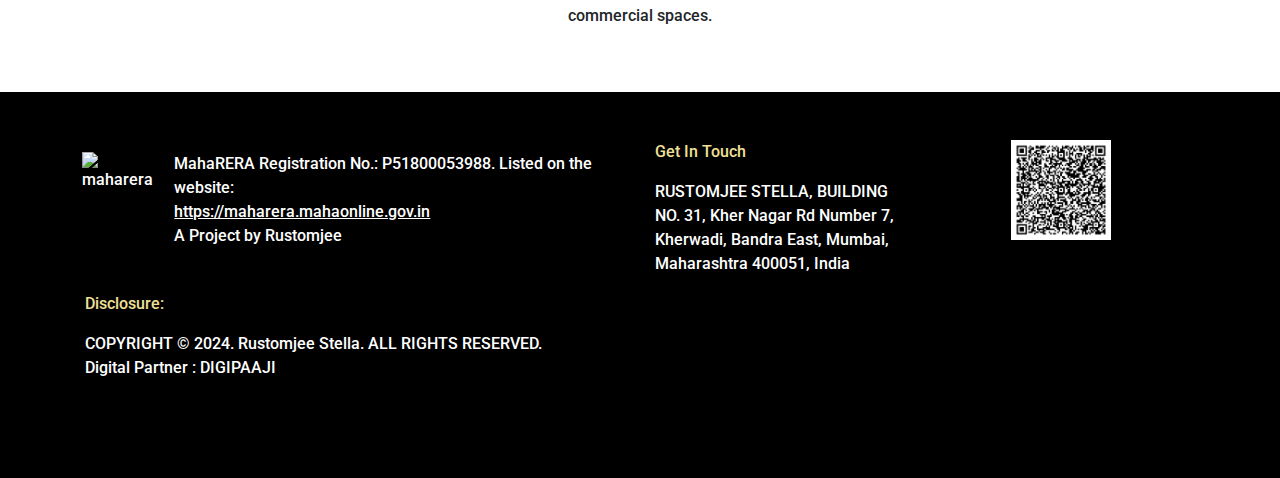
==== commit 0724a500: "update 06/02/2024" ====
--- a/index.html
+++ b/index.html
@@ -6,7 +6,7 @@
     <link
       rel="icon"
       type="image/png"
-      href="./assets/images/codename-skyrise-favicon.png"
+      href="assets\imagess\Vector (1).png"
     />
     <link href="./assets/css/bootstrap.min.css" rel="stylesheet" />
     <link href="./assets/css/style.css" rel="stylesheet" />
@@ -42,10 +42,7 @@
     <!-- End Google Tag Manager -->
 
     <title>Rustomjee Stella</title>
-    <meta
-      name="description"
-      content=""
-    />
+    <meta name="description" content="" />
     <link rel="canonical" href="/" />
   </head>
   <body>
@@ -61,74 +58,71 @@
     <!-- End Google Tag Manager (noscript) -->
     <!-- Header Section -->
     <nav
-    class="navbar navbar-expand-lg navbar-light fixed-top"
-    style="background: rgb(229, 229, 229)";
-  >
-    <a class="navbar-brand" href="#">
-      <img
-        src="assets\imagess\Logo (1).png"
-        alt="skyrise-logo"
-        class="logo-site"
-      />
-    </a>
-    <span class="hambrger" onclick="openNav()">☰</span>
-
-    <button
-      type="button"
-      class="btn btn-primary text-center skyrise-btn sky-nav-cta ss-n d-none d-lg-block"
-      data-toggle="modal"
-      data-target="#exampleModalCenter"
+      class="navbar navbar-expand-lg navbar-light fixed-top"
+      style="background: rgb(229, 229, 229)"
+      ;
     >
-      Enquire Now
-    </button>
-
-    <div id="mySidenav" class="sidenav">
-      <a href="javascript:void(0)" class="closebtn" onclick="closeNav()"
-        >×</a
+      <a class="navbar-brand" href="#">
+        <img
+          src="assets\imagess\Logo (1).png"
+          alt="skyrise-logo"
+          class="logo-site"
+        />
+      </a>
+      <span class="hambrger" onclick="openNav()">☰</span>
+
+      <button
+        type="button"
+        class="btn btn-primary text-center skyrise-btn sky-nav-cta ss-n d-none d-lg-block"
+        data-toggle="modal"
+        data-target="#exampleModalCenter"
       >
-
-      <li class="nav-item">
-        <a class="nav-link" onclick="closeNav()" href="#overview"
-          >Overview</a
-        >
-      </li>
-      <li class="nav-item">
-        <a class="nav-link" onclick="closeNav()" href="#hallmarks"
-          >Hallmarks</a
-        >
-      </li>
-      <li class="nav-item">
-        <a class="nav-link" onclick="closeNav()" href="#amenities"
-          >Amenities</a
-        >
-      </li>
-      <li class="nav-item">
-        <a class="nav-link" onclick="closeNav()" href="#connectivity"
-          >Connectivity</a
-        >
-      </li>
-      <!-- <li class="nav-item">
+        Enquire Now
+      </button>
+
+      <div id="mySidenav" class="sidenav">
+        <a href="javascript:void(0)" class="closebtn" onclick="closeNav()">×</a>
+
+        <li class="nav-item">
+          <a class="nav-link" onclick="closeNav()" href="#overview">Overview</a>
+        </li>
+        <li class="nav-item">
+          <a class="nav-link" onclick="closeNav()" href="#hallmarks"
+            >Hallmarks</a
+          >
+        </li>
+        <li class="nav-item">
+          <a class="nav-link" onclick="closeNav()" href="#amenities"
+            >Amenities</a
+          >
+        </li>
+        <li class="nav-item">
+          <a class="nav-link" onclick="closeNav()" href="#connectivity"
+            >Connectivity</a
+          >
+        </li>
+        <!-- <li class="nav-item">
         <a class="nav-link" onclick="closeNav()" href="#gallery">Gallery</a>
       </li> -->
-      <li class="nav-item">
-        <a class="nav-link" onclick="closeNav()" href="#configuration"
-          >Configuration</a
-        >
-      </li>
-      <li class="nav-item">
-        <a class="nav-link" onclick="closeNav()" href="#floor-plan"
-          >Floor Plan</a
-        >
-      </li>
-      <li class="nav-item">
-        <a class="nav-link" onclick="closeNav()" href="#enquire"
-          >Enquire Now</a
-        >
-      </li>
-    </div>
-  </nav>
-
-  <!-- End of Header Section -->
+        <li class="nav-item">
+          <a class="nav-link" onclick="closeNav()" href="#configuration"
+            >Configuration</a
+          >
+        </li>
+        <li class="nav-item">
+          <a class="nav-link" onclick="closeNav()" href="#floor-plan"
+            >Floor Plan</a
+          >
+        </li>
+        <li class="nav-item">
+          <a class="nav-link" onclick="closeNav()" href="#enquire"
+            >Enquire Now</a
+          >
+        </li>
+      </div>
+    </nav>
+
+    <!-- End of Header Section -->
 
     <section class="skyrise-hero" id="about-skyrise">
       <!-- Header Section -->
@@ -317,10 +311,10 @@
       <div class="container text-center">
         <div class="row">
           <div class="col-12">
-            <h2 class="skyrise-big-header-blue">
-              OVERVIEW
-            </h2>
-            <h4 class="skyrise-small-subheader-blue">Launching homes where you will find time waiting for you.</h4>
+            <h2 class="skyrise-big-header-blue">OVERVIEW</h2>
+            <h4 class="skyrise-small-subheader-blue">
+              Launching homes where you will find time waiting for you.
+            </h4>
             <p>
               Presenting Rustomjee Stella, our newest landmark close to the
               buzzing neighbourhood of BKC. Discover spacious homes that offer a
@@ -352,11 +346,10 @@
           </div>
 
           <div class="col-lg-7 col-md-12 col-sm-12 phallmarks-2 text-center">
-            
-            <h2 class="skyrise-big-header">
-              PROJECT HALLMARKS
-            </h2>
-            <h4 class="skyrise-small-subheader">Homes with extra hours for happy hours.</h4>
+            <h2 class="skyrise-big-header">PROJECT HALLMARKS</h2>
+            <h4 class="skyrise-small-subheader">
+              Homes with extra hours for happy hours.
+            </h4>
             <ul class="list-unstyled">
               <li class="media my-4">
                 <img
@@ -505,8 +498,8 @@
               />
               <div class="media-body">
                 <h5 class="text-pov">
-                  Luxurious 2 & 3 BHK in Bandra East. A 23-storey standalone tower close to the buzzing neighbourhood
-                  of BKC 
+                  Luxurious 2 & 3 BHK in Bandra East. A 23-storey standalone
+                  tower close to the buzzing neighbourhood of BKC
                 </h5>
               </div>
             </li>
@@ -520,7 +513,7 @@
               <div class="media-body">
                 <h5 class="text-pov">
                   Imported marble flooring in passage, living & dining area
-Split ACs in living room & all bedrooms |
+                  Split ACs in living room & all bedrooms |
                 </h5>
               </div>
             </li>
@@ -533,9 +526,8 @@
               />
               <div class="media-body">
                 <h5 class="text-pov">
-                  Amenities spread over 3 levels
-                  Rooftop lifestyle across 5 leisure zones
-                  
+                  Amenities spread over 3 levels Rooftop lifestyle across 5
+                  leisure zones
                 </h5>
               </div>
             </li>
@@ -548,8 +540,8 @@
               />
               <div class="media-body">
                 <h5 class="text-pov">
-                  There’s an array of lifestyle features for you to enjoy
-                  with your family or neighbours
+                  There’s an array of lifestyle features for you to enjoy with
+                  your family or neighbours
                 </h5>
               </div>
             </li>
@@ -562,7 +554,6 @@
       <div class="container text-center">
         <div class="row">
           <div class="col-12">
-            
             <h2 class="skyrise-big-header">
               Homes with a big boost for your investment.
             </h2>
@@ -582,9 +573,7 @@
           >
             <div class="carousel-inner">
               <div class="carousel-item active">
-                <div class="relativetextbox">
-                  Artist's Impression
-                </div>
+                <div class="relativetextbox">Artist's Impression</div>
                 <img
                   class="galleryimg"
                   src="assets\imagess\989x1120 stella amenities_Community gathering.jpg"
@@ -593,9 +582,7 @@
                 <div class="caption">Community gathering</div>
               </div>
               <div class="carousel-item">
-                <div class="relativetextbox">
-                  Artist's Impression
-                </div>
+                <div class="relativetextbox">Artist's Impression</div>
                 <img
                   class="galleryimg"
                   src="assets\imagess\989x1120 stella amenities_Children_s play.jpg"
@@ -616,9 +603,7 @@
                 <div class="caption">Fitness center</div>
               </div>
               <div class="carousel-item">
-                <div class="relativetextbox">
-                  Artist's Impression
-                </div>
+                <div class="relativetextbox">Artist's Impression</div>
                 <img
                   class="galleryimg"
                   src="assets\imagess\989x1120 stella amenities_GameZone.jpg"
@@ -627,9 +612,7 @@
                 <div class="caption">GameZone</div>
               </div>
               <div class="carousel-item">
-                <div class="relativetextbox">
-                  Artist's Impression
-                </div>
+                <div class="relativetextbox">Artist's Impression</div>
                 <img
                   class="galleryimg"
                   src="assets\imagess\989x1120 stella amenities_Hammock.jpg"
@@ -639,9 +622,7 @@
               </div>
 
               <div class="carousel-item">
-                <div class="relativetextbox">
-                  Artist's Impression
-                </div>
+                <div class="relativetextbox">Artist's Impression</div>
                 <img
                   class="galleryimg"
                   src="assets\imagess\989x1120 stella amenities_Mirror Screen.jpg"
@@ -650,9 +631,7 @@
                 <div class="caption">Mirror Screen</div>
               </div>
               <div class="carousel-item">
-                <div class="relativetextbox">
-                  Artist's Impression
-                </div>
+                <div class="relativetextbox">Artist's Impression</div>
                 <img
                   class="galleryimg"
                   src="assets\imagess\989x1120 stella amenities_Multipurpose Court.jpg"
@@ -661,9 +640,7 @@
                 <div class="caption">Multipurpose Court</div>
               </div>
               <div class="carousel-item">
-                <div class="relativetextbox">
-                  Artist's Impression
-                </div>
+                <div class="relativetextbox">Artist's Impression</div>
                 <img
                   class="galleryimg"
                   src="assets\imagess\989x1120 stella amenities_YogaDeck.jpg"
@@ -673,9 +650,7 @@
               </div>
 
               <div class="carousel-item">
-                <div class="relativetextbox">
-                  Artist's Impression
-                </div>
+                <div class="relativetextbox">Artist's Impression</div>
                 <img
                   class="galleryimg"
                   src="assets\imagess\989x1120 stella amenities_Party hall.jpg"
@@ -725,11 +700,8 @@
                 <div class="carousel-item">
                   <div class="row">
                     <div class="col-lg-4 text-center">
-                      
-                      <div class="relativetextbox">
-                        Artist's Impression
-                      </div>
-                      
+                      <div class="relativetextbox">Artist's Impression</div>
+
                       <img
                         class="galleryimg"
                         src="assets\imagess\989x1120 stella amenities_Community gathering.jpg"
@@ -752,9 +724,7 @@
                     </div>
 
                     <div class="col-lg-4">
-                      <div class="relativetextbox">
-                        Artist's Impression
-                      </div>
+                      <div class="relativetextbox">Artist's Impression</div>
                       <img
                         class="galleryimg"
                         src="assets\imagess\989x1120 stella amenities_Fitness center.jpg"
@@ -768,9 +738,7 @@
                 <div class="carousel-item">
                   <div class="row">
                     <div class="col-lg-4 text-center">
-                      <div class="relativetextbox">
-                        Artist's Impression
-                      </div>
+                      <div class="relativetextbox">Artist's Impression</div>
                       <img
                         class="galleryimg"
                         src="assets\imagess\989x1120 stella amenities_GameZone.jpg"
@@ -780,9 +748,7 @@
                     </div>
 
                     <div class="col-lg-4">
-                      <div class="relativetextbox">
-                        Artist's Impression
-                      </div>
+                      <div class="relativetextbox">Artist's Impression</div>
                       <img
                         class="galleryimg"
                         src="assets\imagess\989x1120 stella amenities_Hammock.jpg"
@@ -792,9 +758,7 @@
                     </div>
 
                     <div class="col-lg-4">
-                      <div class="relativetextbox">
-                        Artist's Impression
-                      </div>
+                      <div class="relativetextbox">Artist's Impression</div>
                       <img
                         class="galleryimg"
                         src="assets\imagess\989x1120 stella amenities_Mirror Screen.jpg"
@@ -808,9 +772,7 @@
                 <div class="carousel-item active">
                   <div class="row">
                     <div class="col-lg-4 text-center">
-                      <div class="relativetextbox">
-                        Artist's Impression
-                      </div>
+                      <div class="relativetextbox">Artist's Impression</div>
                       <img
                         class="galleryimg"
                         src="assets\imagess\989x1120 stella amenities_Multipurpose Court.jpg"
@@ -820,9 +782,7 @@
                     </div>
 
                     <div class="col-lg-4">
-                      <div class="relativetextbox">
-                        Artist's Impression
-                      </div>
+                      <div class="relativetextbox">Artist's Impression</div>
                       <img
                         class="galleryimg"
                         src="assets\imagess\989x1120 stella amenities_YogaDeck.jpg"
@@ -832,9 +792,7 @@
                     </div>
 
                     <div class="col-lg-4">
-                      <div class="relativetextbox">
-                        Artist's Impression
-                      </div>
+                      <div class="relativetextbox">Artist's Impression</div>
                       <img
                         class="galleryimg"
                         src="assets\imagess\989x1120 stella amenities_Party hall.jpg"
@@ -932,15 +890,15 @@
       <div class="container">
         <div class="row">
           <div class="col-lg-6 col-md-12 col-sm-12 Connectivity-1">
-            
-            <h2 class="skyrise-big-header-blue">
-              CONNECTIVITY
-            </h2>
-            <h4 class="skyrise-small-subheader-blue">Strategic Location to Shop, Socialise and Connect</h4>
+            <h2 class="skyrise-big-header-blue">CONNECTIVITY</h2>
+            <h4 class="skyrise-small-subheader-blue">
+              Strategic Location to Shop, Socialise and Connect
+            </h4>
             <img
               class="location-plan"
               src="assets\imagess\707×543 stella map-01.jpg"
               alt="skyrise-website-connectivity-location"
+              onclick="changeimage(this)"
             />
           </div>
           <div class="col-lg-6 col-md-12 col-sm-1 Connectivity-2">
@@ -999,7 +957,7 @@
                 </ul>
               </div>
             </div>
-            <div class="row" id="connectivity-last-row" >
+            <div class="row" id="connectivity-last-row">
               <div class="col skyrise-con-blocks">
                 <img
                   class="skyrise-icons-con text-center"
@@ -1053,23 +1011,20 @@
           <div class="col-lg-12 col-md-12 col-sm-12">
             <div class="col configuration1">
               <div class="col-12 text-center">
-                
-                <h2 class="skyrise-big-header-blue">
-                  CONFIGURATION
-                </h2>
-                <h4 class="skyrise-small-subheader-blue"> Find A Home To Suit Your Lifestyle</h4>
+                <h2 class="skyrise-big-header-blue">CONFIGURATION</h2>
+                <h4 class="skyrise-small-subheader-blue">
+                  Find A Home To Suit Your Lifestyle
+                </h4>
                 <p class="skyrise-paragraph-text-blue">
-                  Rustomjee Stella is truly an address that gives rise to thoughts like
-‘What more could one ask for?’
+                  Rustomjee Stella is truly an address that gives rise to
+                  thoughts like ‘What more could one ask for?’
                 </p>
               </div>
 
               <div class="col-12 text-center d-lg-flex">
                 <div class="col-lg-6 col-md-12 col-sm-12 skyrise-config-blocks">
                   <h2 class="skyrise-big-header-blue">2 BHK</h2>
-                  <p class="skyrise-paragraph-text-blue">
-                    659 - 675 Sq.Ft
-                  </p>
+                  <p class="skyrise-paragraph-text-blue">659 - 675 Sq.Ft</p>
                   <button
                     type="button"
                     class="btn btn-primary text-center skyrise-btn ss-n"
@@ -1082,9 +1037,7 @@
 
                 <div class="col-lg-6 col-md-12 col-sm-12 skyrise-config-blocks">
                   <h2 class="skyrise-big-header-blue">3 BHK</h2>
-                  <p class="skyrise-paragraph-text-blue">
-                    841 - 922 Sq.Ft
-                  </p>
+                  <p class="skyrise-paragraph-text-blue">841 - 922 Sq.Ft</p>
                   <button
                     type="button"
                     class="btn btn-primary text-center skyrise-btn ss-n"
@@ -1130,8 +1083,9 @@
           <div class="col-12 text-center">
             <h2 class="skyrise-big-header-blue">CONTACT US</h2>
             <p class="skyrise-paragraph-address">
-              RUSTOMJEE STELLA, BUILDING NO. 31, Kher Nagar Rd Number 7, Kherwadi, Bandra East, Mumbai, Maharashtra 400051, India
-              
+              RUSTOMJEE STELLA, BUILDING NO. 31, Kher Nagar Rd Number 7,
+              Kherwadi, Bandra East, Mumbai, Maharashtra 400051, India
+
               <!-- <span
                 ><a href="tel:+91-9538251115" style="color: #1e1e38">
                   +91-9538251115
@@ -1146,7 +1100,7 @@
                 class="z-depth-1-half map-container"
               >
                 <iframe
-                src="https://www.google.com/maps/embed?pb=!1m18!1m12!1m3!1d3771.1351086445534!2d72.8439195!3d19.0577964!2m3!1f0!2f0!3f0!3m2!1i1024!2i768!4f13.1!3m3!1m2!1s0x3be7c9e6a5e8c529%3A0xed1de53fac4bdb6e!2sVinay%20co%20op%20hsg!5e0!3m2!1sen!2sin!4v1705578314848!5m2!1sen!2sin"
+                  src="https://www.google.com/maps/embed?pb=!1m18!1m12!1m3!1d3771.1351086445534!2d72.8439195!3d19.0577964!2m3!1f0!2f0!3f0!3m2!1i1024!2i768!4f13.1!3m3!1m2!1s0x3be7c9e6a5e8c529%3A0xed1de53fac4bdb6e!2sVinay%20co%20op%20hsg!5e0!3m2!1sen!2sin!4v1705578314848!5m2!1sen!2sin"
                   width="600"
                   height="450"
                   style="border: 0"
@@ -1190,11 +1144,21 @@
               Elevating Mumbai's Skyline With Our Iconic Landmark
             </h2> -->
             <p>
-              Whether it’s getting to work or making after-work plans, a home at
-              Rustomjee Stella ensures you spend all your time enjoying the BKC
-              lifestyle. Including family dinners at fine-dining restaurants,
-              movie marathons, music concerts, afternoons at art and culture
-              events. Living here promises to make every day extra-ordinary. 
+              Founded in 1996, Rustomjee, recognized as Reputed Builders & Real
+              Estate Developers in Mumbai, has been built on the belief that
+              ideas form the cornerstones of buildings. Bricks and mortar are
+              merely the blocks that help in realizing them. Ideas transform
+              houses into homes and offices into innovation centers, but what’s
+              an idea without planning and foresight? These are thoughts that
+              animate Rustomjee’s design principles. The same principles that
+              inspire the company to invent, discover, and deliver newer
+              lifestyle solutions. Since its inception, Rustomjee has heralded
+              the rise of insightful design and eco-friendly construction
+              technologies. Through its diverse projects, it has lived up to
+              global benchmarks and set a few of its own. Today, this commitment
+              to excellence is converting millions of square feet of Mumbai into
+              gated communities, premium townships, standalone landmarks, and
+              commercial spaces.
             </p>
           </div>
         </div>
@@ -1307,76 +1271,100 @@
 
     <!-- Footer Section -->
     <footer class="bg-footer">
-      <div class="container"> 
-       <div class="row">
-        <div class="col-lg-6">
-         <div class="row p-2">
-          <div class="col-lg-2 col-12 p-1">
-            <img src="https://shreejiskyrise.in/assets/images/maharera-logo.png" alt="maharera" title="maharera" loding="lazy">
-          </div>
-          <div class="col-lg-10 col-12 p-1">
-           <p class="mb-0">
-            MahaRERA Registration No.: P51800053988. Listed on the website:
-            <span><br>
-             <a class="footer-link" target="_blank" href="https://maharera.mahaonline.gov.in/">https://maharera.mahaonline.gov.in</a>
-           </span>
-         </p>
-         <p>A Project by Rustomjee</p>
-         <!-- <a class="footer-link" href="https://shreejiskyrise.in/privacy-policy/" target="">Privacy Policy</a> -->
-         
-       </div>
-     </div>
-     </div>
-     
-     
-     <div class="col-lg-3 all-f-links">
-       <p class="footer-company-about text-white-50">
-         <span class="text-white-50" style="color: #f1e098 !important;">Get In Touch</span>
-       </p>
-       <div>
-         <p class=""><span>RUSTOMJEE STELLA, BUILDING NO. 31, Kher Nagar Rd Number 7, Kherwadi, Bandra East, Mumbai, Maharashtra 400051, India</span></p>
-         </div>
-         <!-- <div class="links-div d-flex flex-column">
+      <div class="container">
+        <div class="row">
+          <div class="col-lg-6">
+            <div class="row p-2">
+              <div class="col-lg-2 col-12 p-1">
+                <img
+                  src="https://shreejiskyrise.in/assets/images/maharera-logo.png"
+                  alt="maharera"
+                  title="maharera"
+                  loding="lazy"
+                />
+              </div>
+              <div class="col-lg-10 col-12 p-1">
+                <p class="mb-0">
+                  MahaRERA Registration No.: P51800053988. Listed on the
+                  website:
+                  <span
+                    ><br />
+                    <a
+                      class="footer-link"
+                      target="_blank"
+                      href="https://maharera.mahaonline.gov.in/"
+                      >https://maharera.mahaonline.gov.in</a
+                    >
+                  </span>
+                </p>
+                <p>A Project by Rustomjee</p>
+                <!-- <a class="footer-link" href="https://shreejiskyrise.in/privacy-policy/" target="">Privacy Policy</a> -->
+              </div>
+            </div>
+          </div>
+
+          <div class="col-lg-3 all-f-links">
+            <p class="footer-company-about text-white-50">
+              <span class="text-white-50" style="color: #f1e098 !important"
+                >Get In Touch</span
+              >
+            </p>
+            <div>
+              <p class="">
+                <span
+                  >RUSTOMJEE STELLA, BUILDING NO. 31, Kher Nagar Rd Number 7,
+                  Kherwadi, Bandra East, Mumbai, Maharashtra 400051, India</span
+                >
+              </p>
+            </div>
+            <!-- <div class="links-div d-flex flex-column">
           <a class="footer-link" href="tel:+919538251115"> +919538251115</a>
           <a class="footer-link" href="tel:+918971654111"> +918971654111</a>
           <br>
           <a class="footer-link" href="mailto:info@shreejisharan.com">info@shreejisharan.com</a>
         </div> -->
-      </div>
-     
-     
-     
-     
-      <div class="col-lg-3 all-f-links">
-      <div class="row" style="justify-content: center;">
-        <div class="col-6">
-        <img src="assets\images\qr.webp" alt="maharera qr" title="maharera qr" width="100" height="100" loding="lazy">
-        </div>
-        <!-- <div class="col-6">
+          </div>
+
+          <div class="col-lg-3 all-f-links">
+            <div class="row" style="justify-content: center">
+              <div class="col-6">
+                <img
+                  src="assets\images\qr.webp"
+                  alt="maharera qr"
+                  title="maharera qr"
+                  width="100"
+                  height="100"
+                  loding="lazy"
+                />
+              </div>
+              <!-- <div class="col-6">
            <p style="font-size:14px">2 BHK Kandivali West</p>
            <p style="font-size:14px">2 BHK for Sale in Kandivali West</p>
            <p style="font-size:14px">2BHK Flat in Kandivali West</p>
         </div> -->
-      </div>
-      </div>
-     
-     
-     
-     
-     
-     
-     </div>
-     </div>
-     
-     <div class="container" id="instructions" style="margin-bottom: 50px;">
-      <p class="footer-company-about text-white-50">
-       <span class="text-white-50" style="color: #f1e098 !important;">Disclosure:</span>
-     </p>
-     
-     COPYRIGHT © 2024. Rustomjee Stella. ALL RIGHTS RESERVED.<br>
-     Digital Partner : <a href="https://digipaaji.com/" target="_blank" style="text-decoration: none;"> DIGIPAAJI</a>
-     </div>
-     </footer>
+            </div>
+          </div>
+        </div>
+      </div>
+
+      <div class="container" id="instructions" style="margin-bottom: 50px">
+        <p class="footer-company-about text-white-50">
+          <span class="text-white-50" style="color: #f1e098 !important"
+            >Disclosure:</span
+          >
+        </p>
+
+        COPYRIGHT © 2024. Rustomjee Stella. ALL RIGHTS RESERVED.<br />
+        Digital Partner :
+        <a
+          href="https://digipaaji.com/"
+          target="_blank"
+          style="text-decoration: none"
+        >
+          DIGIPAAJI</a
+        >
+      </div>
+    </footer>
 
     <!-- <p class="end text-center">
       This site is designed and developed by
--- a/assets/css/style.css
+++ b/assets/css/style.css
@@ -499,6 +499,20 @@
   margin-top: 20px;
   width: 100%;
 }
+
+.location-plan-change {
+  top: 0;
+  left: 0;
+  margin: 20px;
+  width: 60%;
+  position: fixed;
+  z-index: 9999;
+  display: block;
+  height: auto;
+ 
+}
+
+
 
 .skyrise-amen-lists {
   text-align: left;
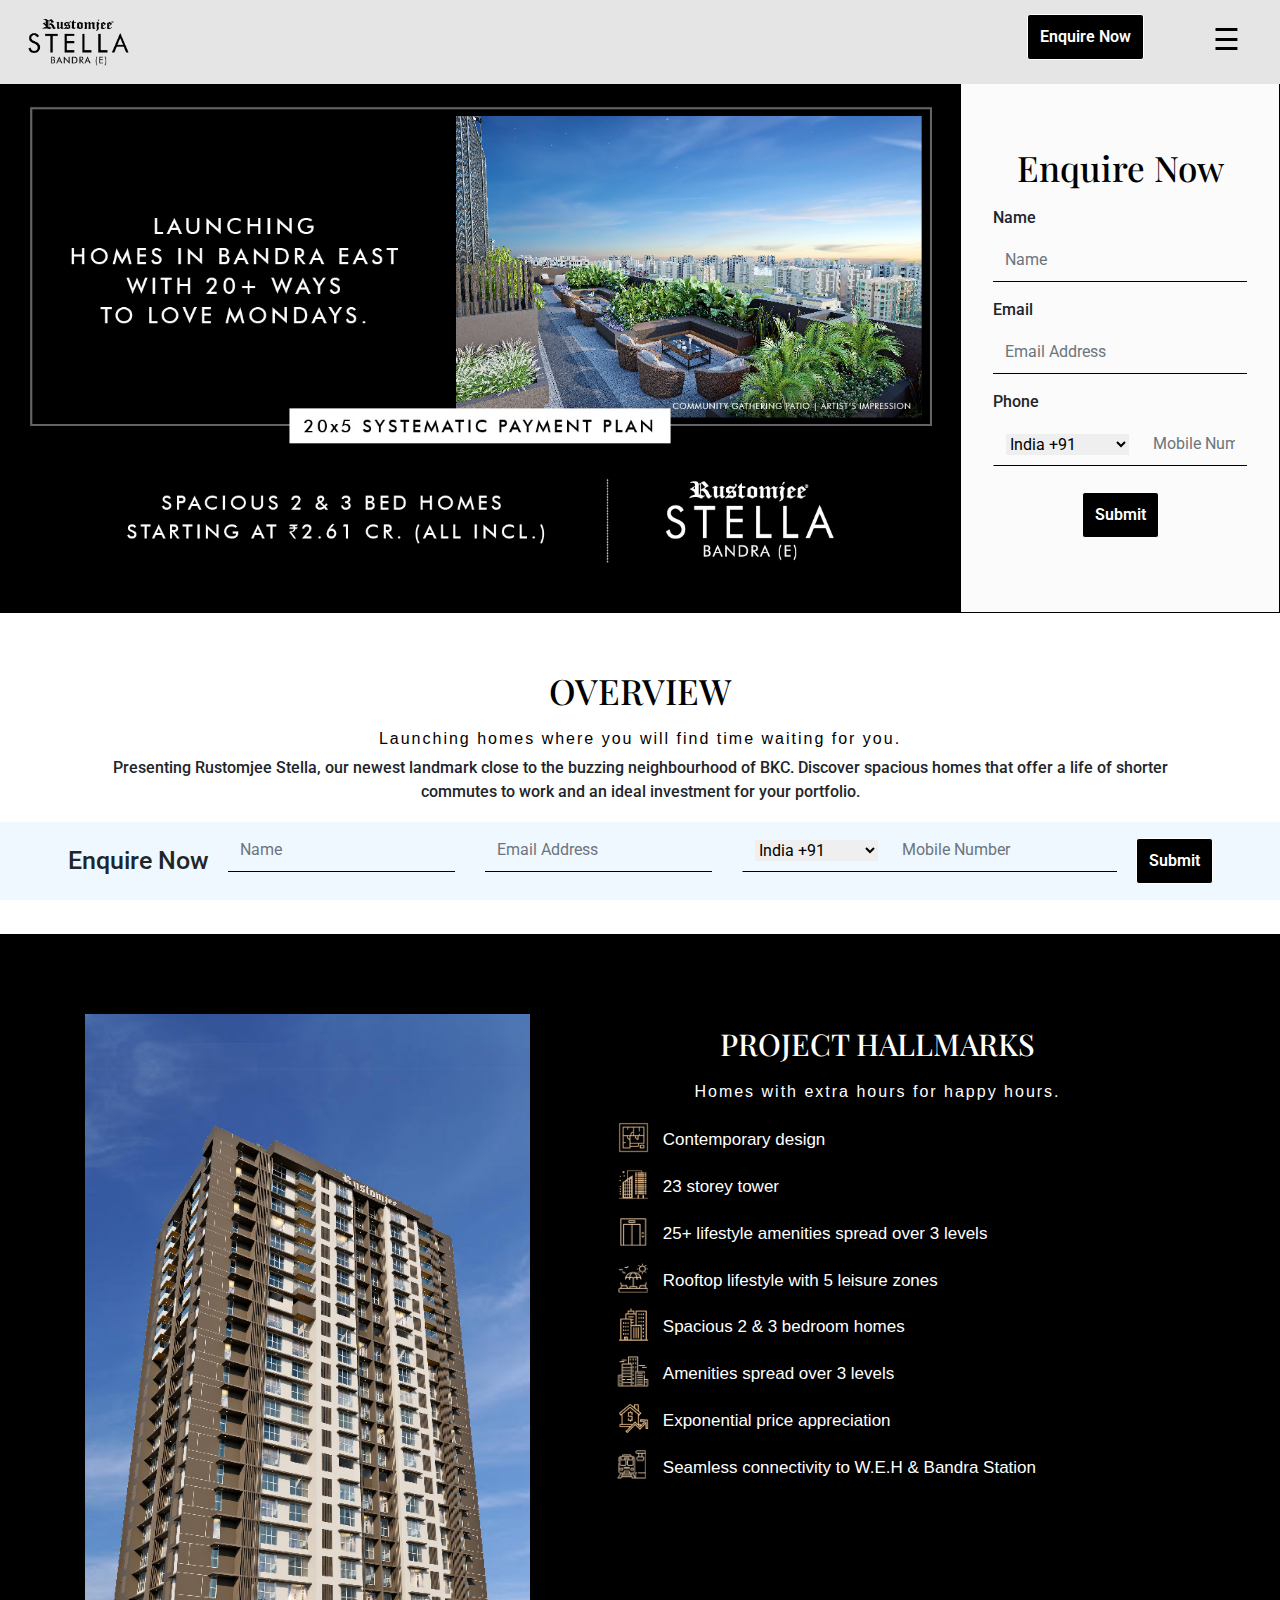
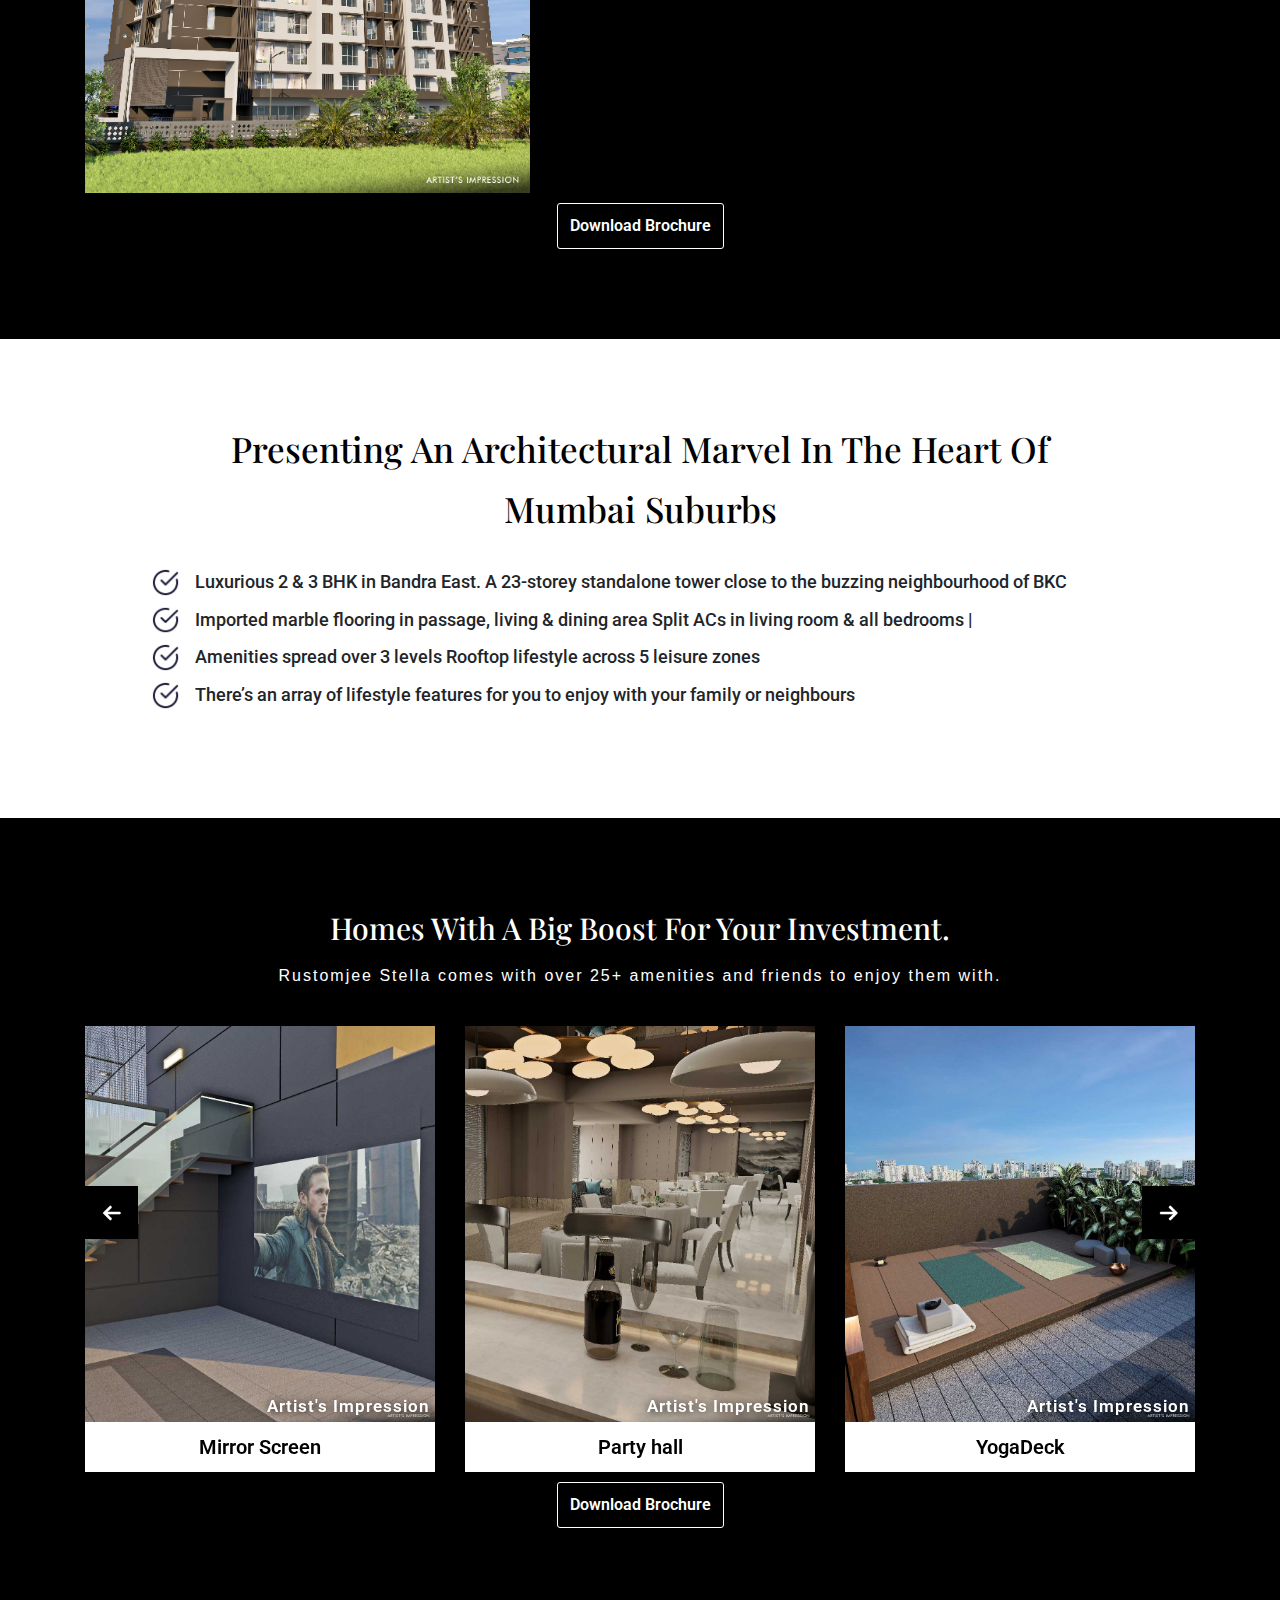
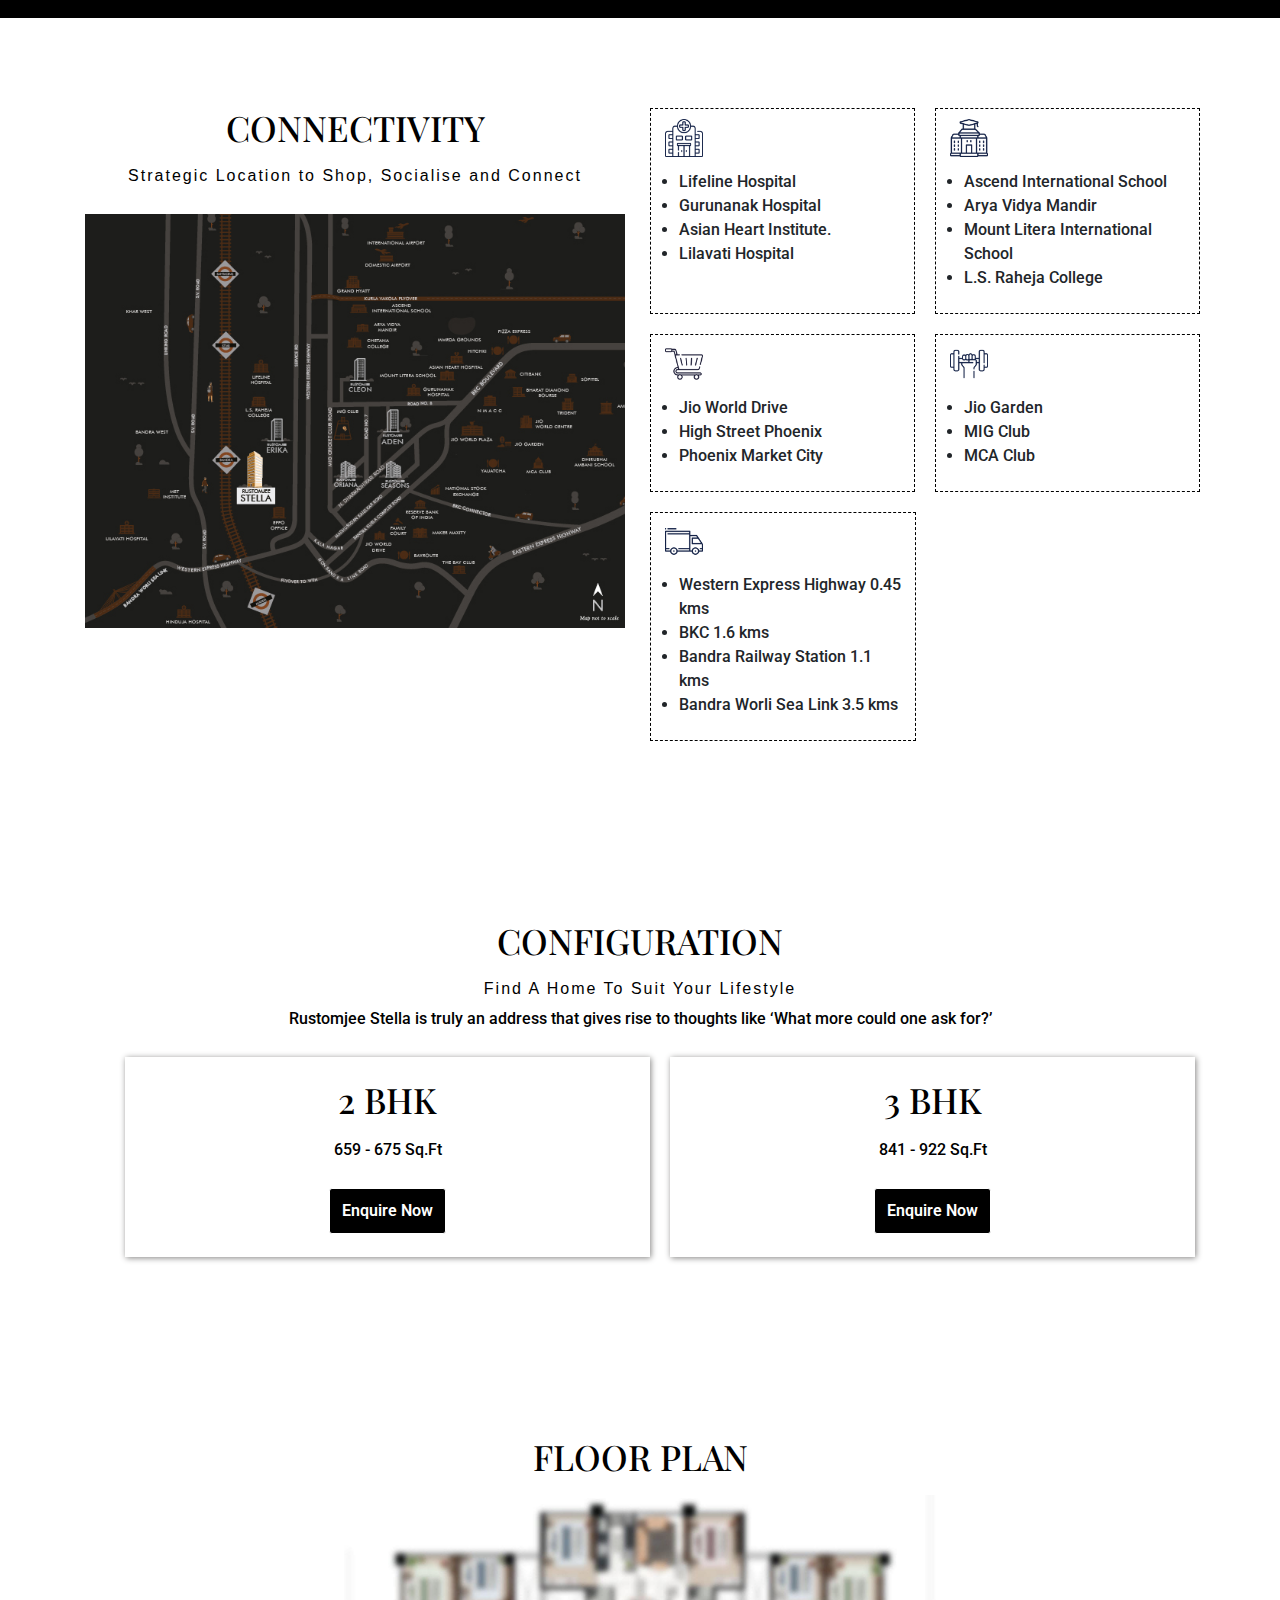
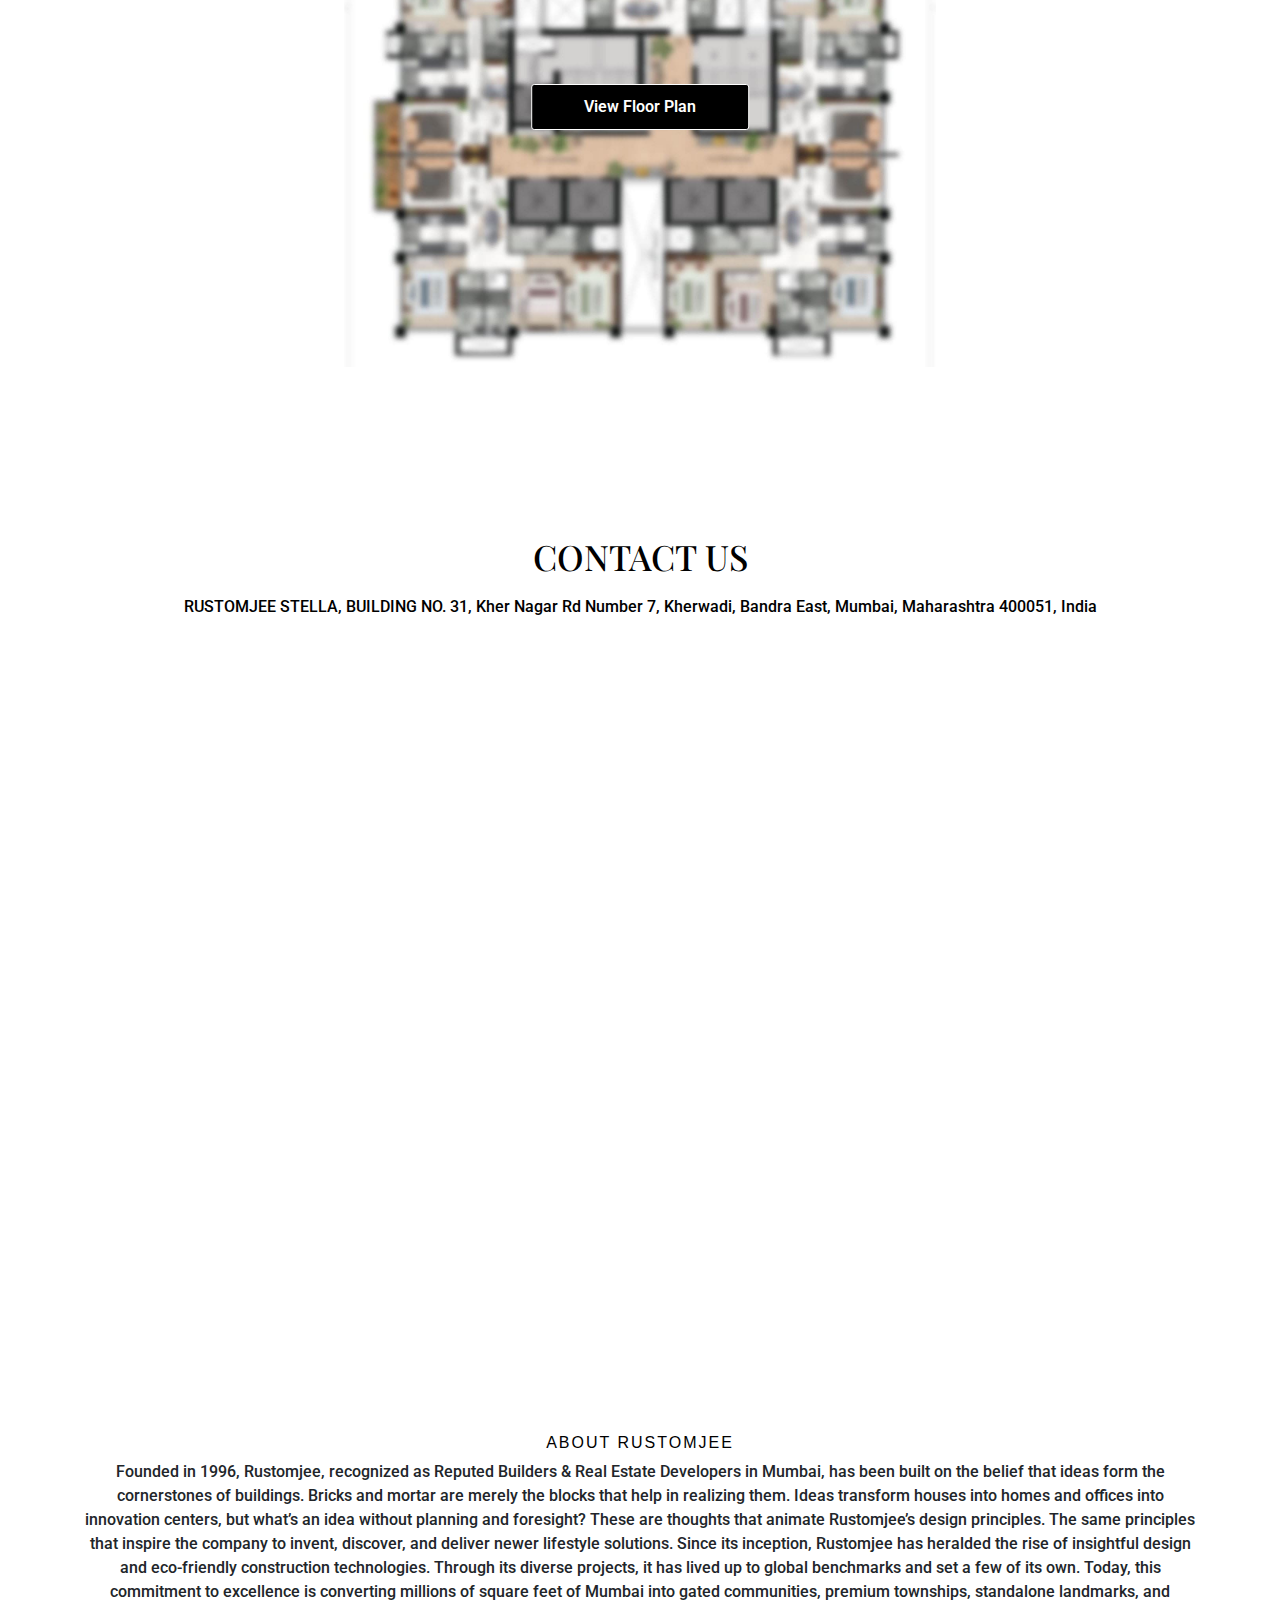
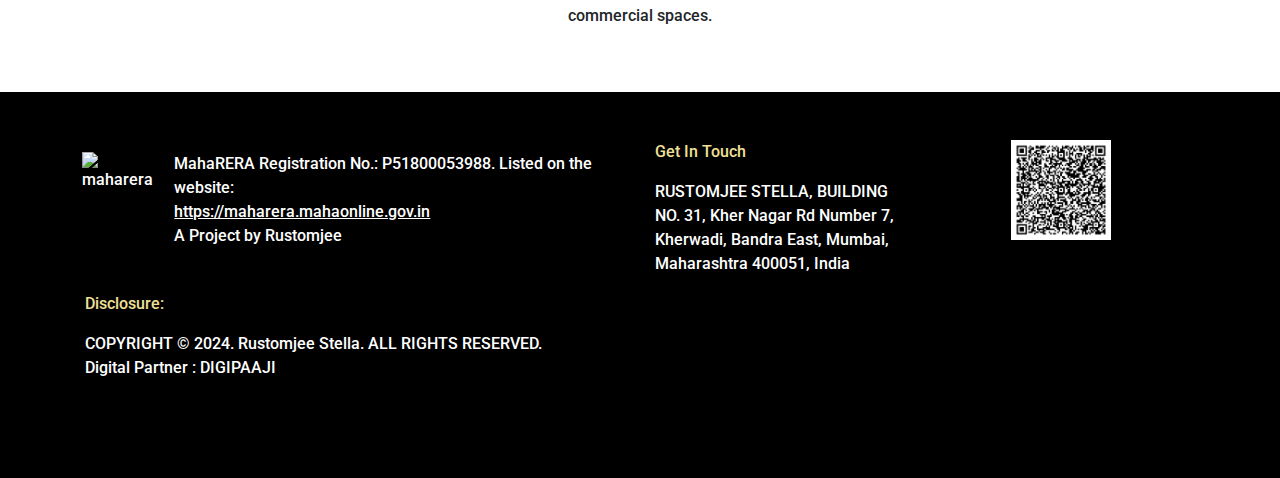
==== commit 0b955bdc: "updates 07/02/2024" ====
--- a/index.html
+++ b/index.html
@@ -581,14 +581,15 @@
                 />
                 <div class="caption">Community gathering</div>
               </div>
+              
               <div class="carousel-item">
                 <div class="relativetextbox">Artist's Impression</div>
                 <img
                   class="galleryimg"
-                  src="assets\imagess\989x1120 stella amenities_Children_s play.jpg"
+                  src="assets\imagess\989x1120 stella amenities_GameZone.jpg"
                   alt="skyrise-website-gallery-carousel"
                 />
-                <div class="caption">Children's play</div>
+                <div class="caption">GameZone</div>
               </div>
               <div class="carousel-item">
                 <div class="relativetextbox">
@@ -602,23 +603,33 @@
                 />
                 <div class="caption">Fitness center</div>
               </div>
+              
               <div class="carousel-item">
                 <div class="relativetextbox">Artist's Impression</div>
                 <img
                   class="galleryimg"
-                  src="assets\imagess\989x1120 stella amenities_GameZone.jpg"
+                  src="assets\imagess\989x1120 stella amenities_Children_s play.jpg"
                   alt="skyrise-website-gallery-carousel"
                 />
-                <div class="caption">GameZone</div>
+                <div class="caption">Children's play</div>
               </div>
               <div class="carousel-item">
                 <div class="relativetextbox">Artist's Impression</div>
                 <img
                   class="galleryimg"
-                  src="assets\imagess\989x1120 stella amenities_Hammock.jpg"
+                  src="assets\imagess\989x1120 stella amenities_bar counter.jpg"
                   alt="skyrise-website-gallery-carousel"
                 />
-                <div class="caption">Hammock</div>
+                <div class="caption">Look out bar</div>
+              </div>
+              <div class="carousel-item">
+                <div class="relativetextbox">Artist's Impression</div>
+                <img
+                  class="galleryimg"
+                  src="assets\imagess\989x1120 stella amenities_Multipurpose Court.jpg"
+                  alt="skyrise-website-gallery-carousel"
+                />
+                <div class="caption">Multipurpose Court</div>
               </div>
 
               <div class="carousel-item">
@@ -634,10 +645,10 @@
                 <div class="relativetextbox">Artist's Impression</div>
                 <img
                   class="galleryimg"
-                  src="assets\imagess\989x1120 stella amenities_Multipurpose Court.jpg"
+                  src="assets\imagess\989x1120 stella amenities_Party hall.jpg"
                   alt="skyrise-website-gallery-carousel"
                 />
-                <div class="caption">Multipurpose Court</div>
+                <div class="caption">Party hall</div>
               </div>
               <div class="carousel-item">
                 <div class="relativetextbox">Artist's Impression</div>
@@ -649,15 +660,7 @@
                 <div class="caption">YogaDeck</div>
               </div>
 
-              <div class="carousel-item">
-                <div class="relativetextbox">Artist's Impression</div>
-                <img
-                  class="galleryimg"
-                  src="assets\imagess\989x1120 stella amenities_Party hall.jpg"
-                  alt="skyrise-website-gallery-carousel"
-                />
-                <div class="caption">Party hall</div>
-              </div>
+              
             </div>
 
             <a
@@ -710,6 +713,32 @@
                       <div class="caption">Community gathering</div>
                     </div>
 
+                  
+                    <div class="col-lg-4 text-center">
+                      <div class="relativetextbox">Artist's Impression</div>
+                      <img
+                        class="galleryimg"
+                        src="assets\imagess\989x1120 stella amenities_GameZone.jpg"
+                        alt="skyrise-website-gallery-carousel"
+                      />
+                      <div class="caption">GameZone</div>
+                    </div>
+
+                    <div class="col-lg-4">
+                      <div class="relativetextbox">Artist's Impression</div>
+                      <img
+                        class="galleryimg"
+                        src="assets\imagess\989x1120 stella amenities_Fitness center.jpg"
+                        alt="skyrise-website-gallery-carousel"
+                      />
+                      <div class="caption">Fitness center</div>
+                    </div>
+                  </div>
+                </div>
+
+                <div class="carousel-item">
+                  <div class="row">
+                   
                     <div class="col-lg-4">
                       <div class="relativetextbox">
                         <!-- <div class="absolutetexttop">Artist's Impression</div> -->
@@ -727,36 +756,27 @@
                       <div class="relativetextbox">Artist's Impression</div>
                       <img
                         class="galleryimg"
-                        src="assets\imagess\989x1120 stella amenities_Fitness center.jpg"
-                        alt="skyrise-website-gallery-carousel"
+                        src="assets\imagess\989x1120 stella amenities_bar counter.jpg"
+                        alt="Multipurpose Hall"
                       />
-                      <div class="caption">Fitness center</div>
+                      <div class="caption">Look out bar</div>
                     </div>
-                  </div>
-                </div>
-
-                <div class="carousel-item">
-                  <div class="row">
+
+                   
                     <div class="col-lg-4 text-center">
                       <div class="relativetextbox">Artist's Impression</div>
                       <img
                         class="galleryimg"
-                        src="assets\imagess\989x1120 stella amenities_GameZone.jpg"
+                        src="assets\imagess\989x1120 stella amenities_Multipurpose Court.jpg"
                         alt="skyrise-website-gallery-carousel"
                       />
-                      <div class="caption">GameZone</div>
+                      <div class="caption">Multipurpose Court</div>
                     </div>
-
-                    <div class="col-lg-4">
-                      <div class="relativetextbox">Artist's Impression</div>
-                      <img
-                        class="galleryimg"
-                        src="assets\imagess\989x1120 stella amenities_Hammock.jpg"
-                        alt="Multipurpose Hall"
-                      />
-                      <div class="caption">Hammock</div>
-                    </div>
-
+                  </div>
+                </div>
+
+                <div class="carousel-item active">
+                  <div class="row">
                     <div class="col-lg-4">
                       <div class="relativetextbox">Artist's Impression</div>
                       <img
@@ -766,19 +786,14 @@
                       />
                       <div class="caption">Mirror Screen</div>
                     </div>
-                  </div>
-                </div>
-
-                <div class="carousel-item active">
-                  <div class="row">
-                    <div class="col-lg-4 text-center">
+                    <div class="col-lg-4">
                       <div class="relativetextbox">Artist's Impression</div>
                       <img
                         class="galleryimg"
-                        src="assets\imagess\989x1120 stella amenities_Multipurpose Court.jpg"
+                        src="assets\imagess\989x1120 stella amenities_Party hall.jpg"
                         alt="skyrise-website-gallery-carousel"
                       />
-                      <div class="caption">Multipurpose Court</div>
+                      <div class="caption">Party hall</div>
                     </div>
 
                     <div class="col-lg-4">
@@ -791,15 +806,7 @@
                       <div class="caption">YogaDeck</div>
                     </div>
 
-                    <div class="col-lg-4">
-                      <div class="relativetextbox">Artist's Impression</div>
-                      <img
-                        class="galleryimg"
-                        src="assets\imagess\989x1120 stella amenities_Party hall.jpg"
-                        alt="skyrise-website-gallery-carousel"
-                      />
-                      <div class="caption">Party hall</div>
-                    </div>
+                    
                   </div>
                 </div>
 
--- a/assets/css/style.css
+++ b/assets/css/style.css
@@ -733,18 +733,20 @@
   }
 
   img.bullets-pov {
+    margin-top: 5px;
     width: 9%;
   }
 
   .list-unstyled-pov {
-    margin: 20px 30px;
+    margin: 15px 10px;
     padding: 5px;
   }
 
   .text-pov {
-    line-height: inherit;
-    font-size: 18px;
-    padding: 3px 12px;
+    text-align: left;
+    line-height: 1.5rem;
+    font-size: 15px;
+    padding: 2px 10px;
   }
 
   .hambrger {
@@ -774,8 +776,8 @@
   }
 
   .skyrise-big-header-blue {
-    font-size: 25px;
-    line-height: 35px;
+    font-size: 20px;
+    line-height: 30px;
   }
 
   .skyrise-big-header {
@@ -816,7 +818,7 @@
     margin: 25px auto;
   }
 
-  .skyrise-amenities,
+  
   .skyrise-project-hallmarks,
   .skyrise-connectivity,
   .configuration2,
@@ -826,6 +828,9 @@
   .skyrise-conf {
     padding: 2.5rem 2rem;
   }
+  .skyrise-amenities{
+    padding: 2.5rem 0rem;
+  }
 
   .skyrise-con-blocks {
     margin: 11px auto;
